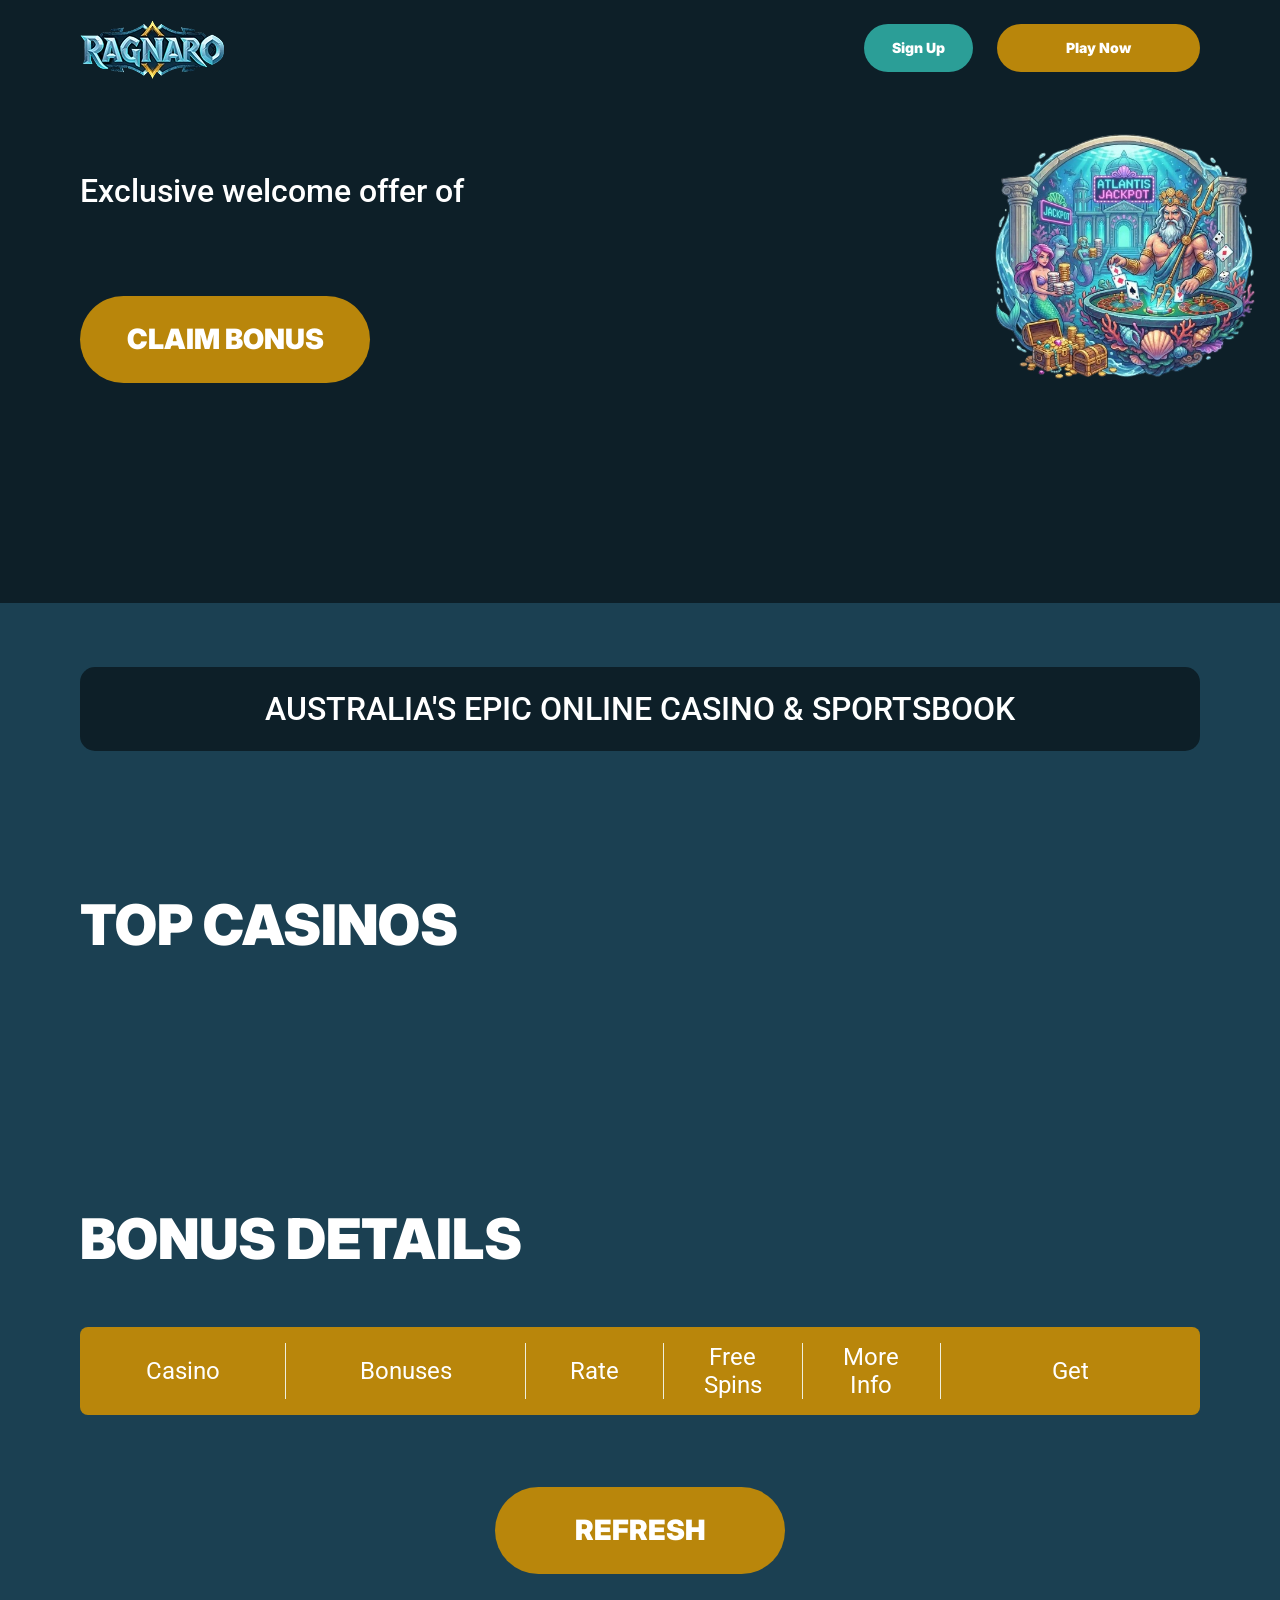
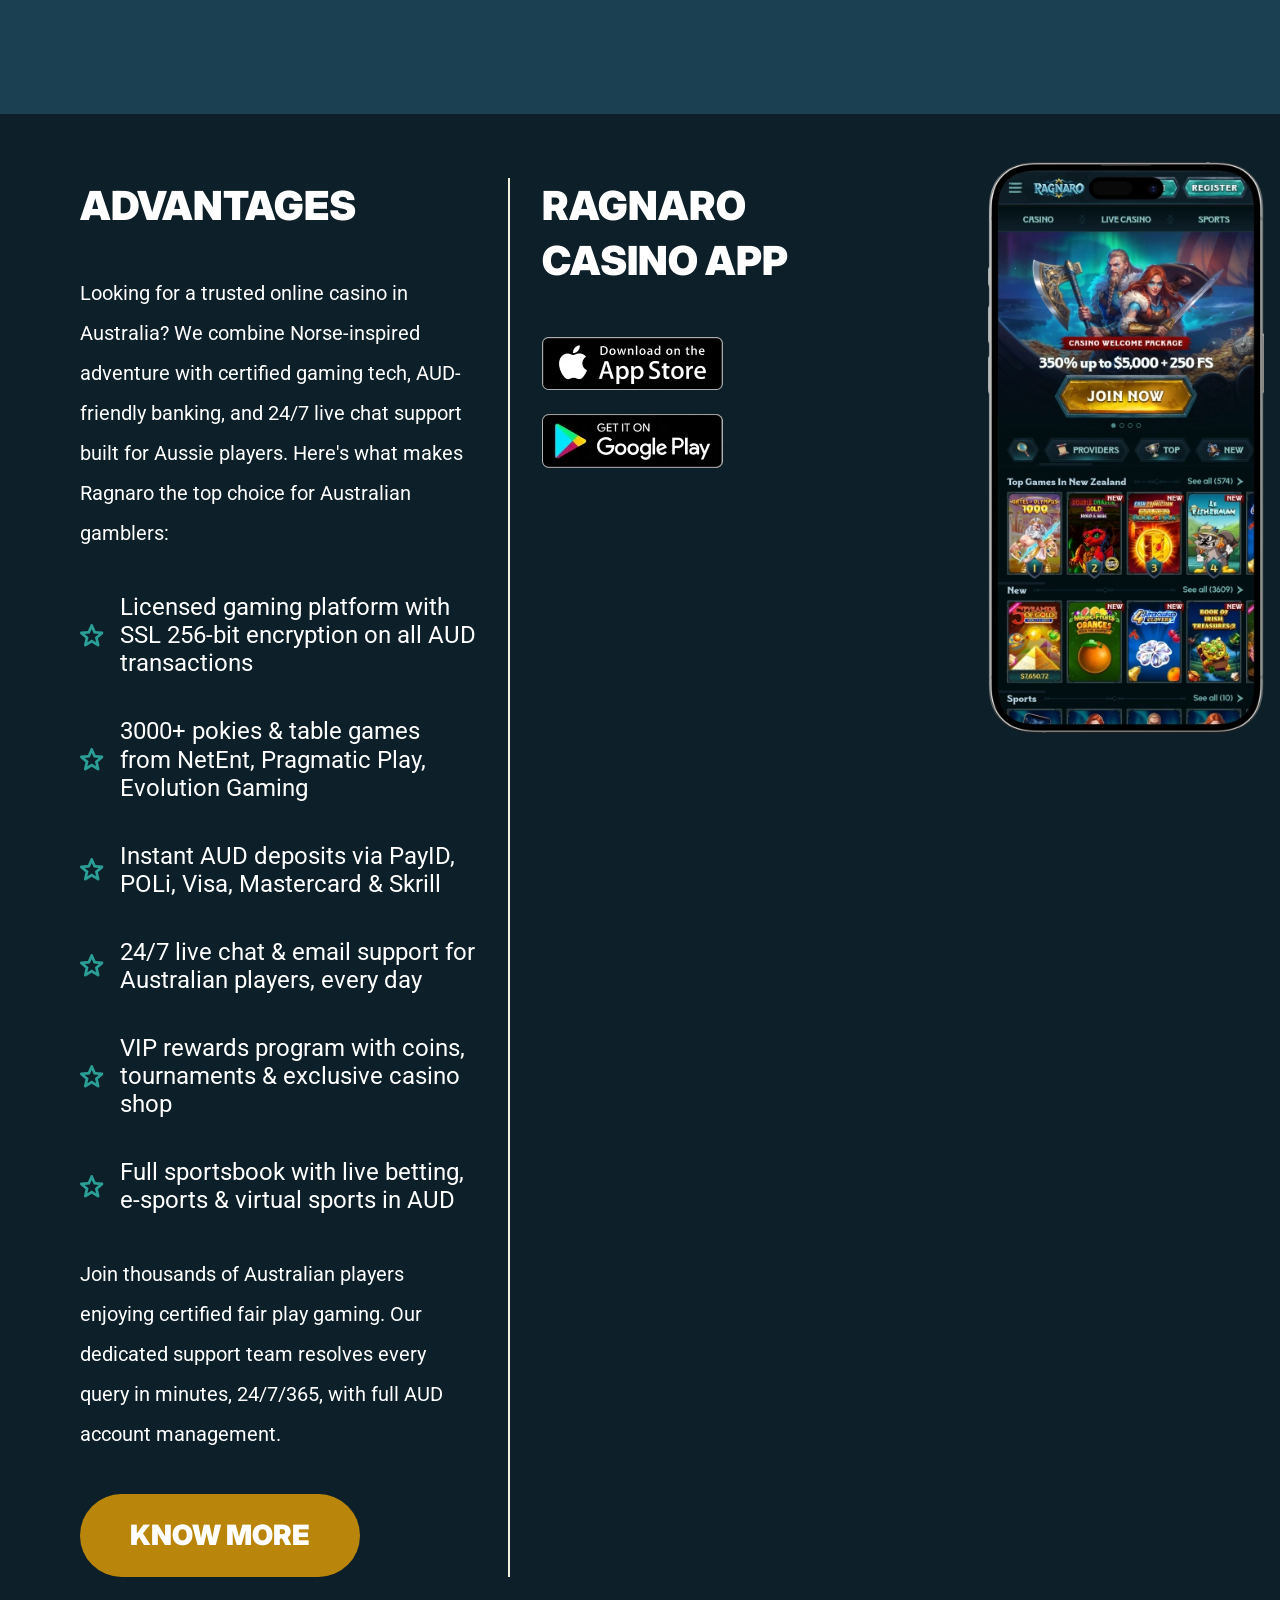
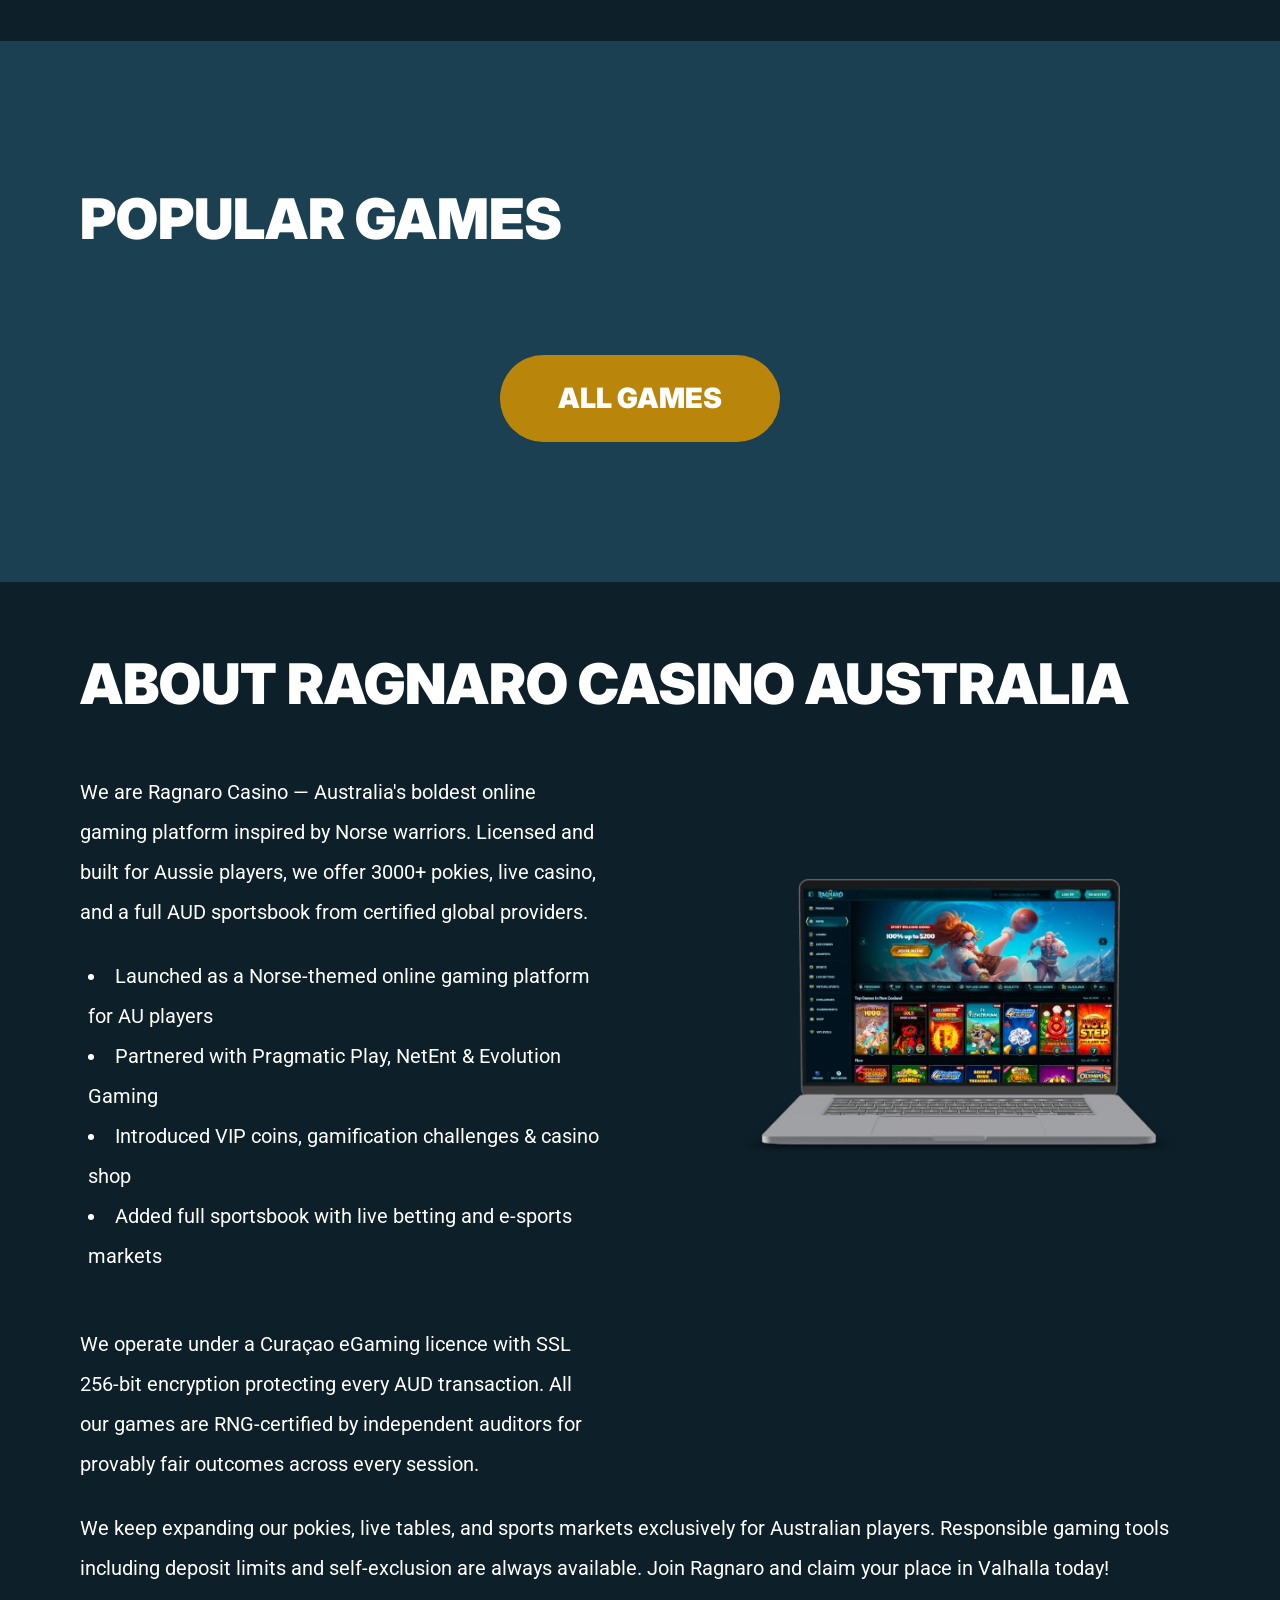
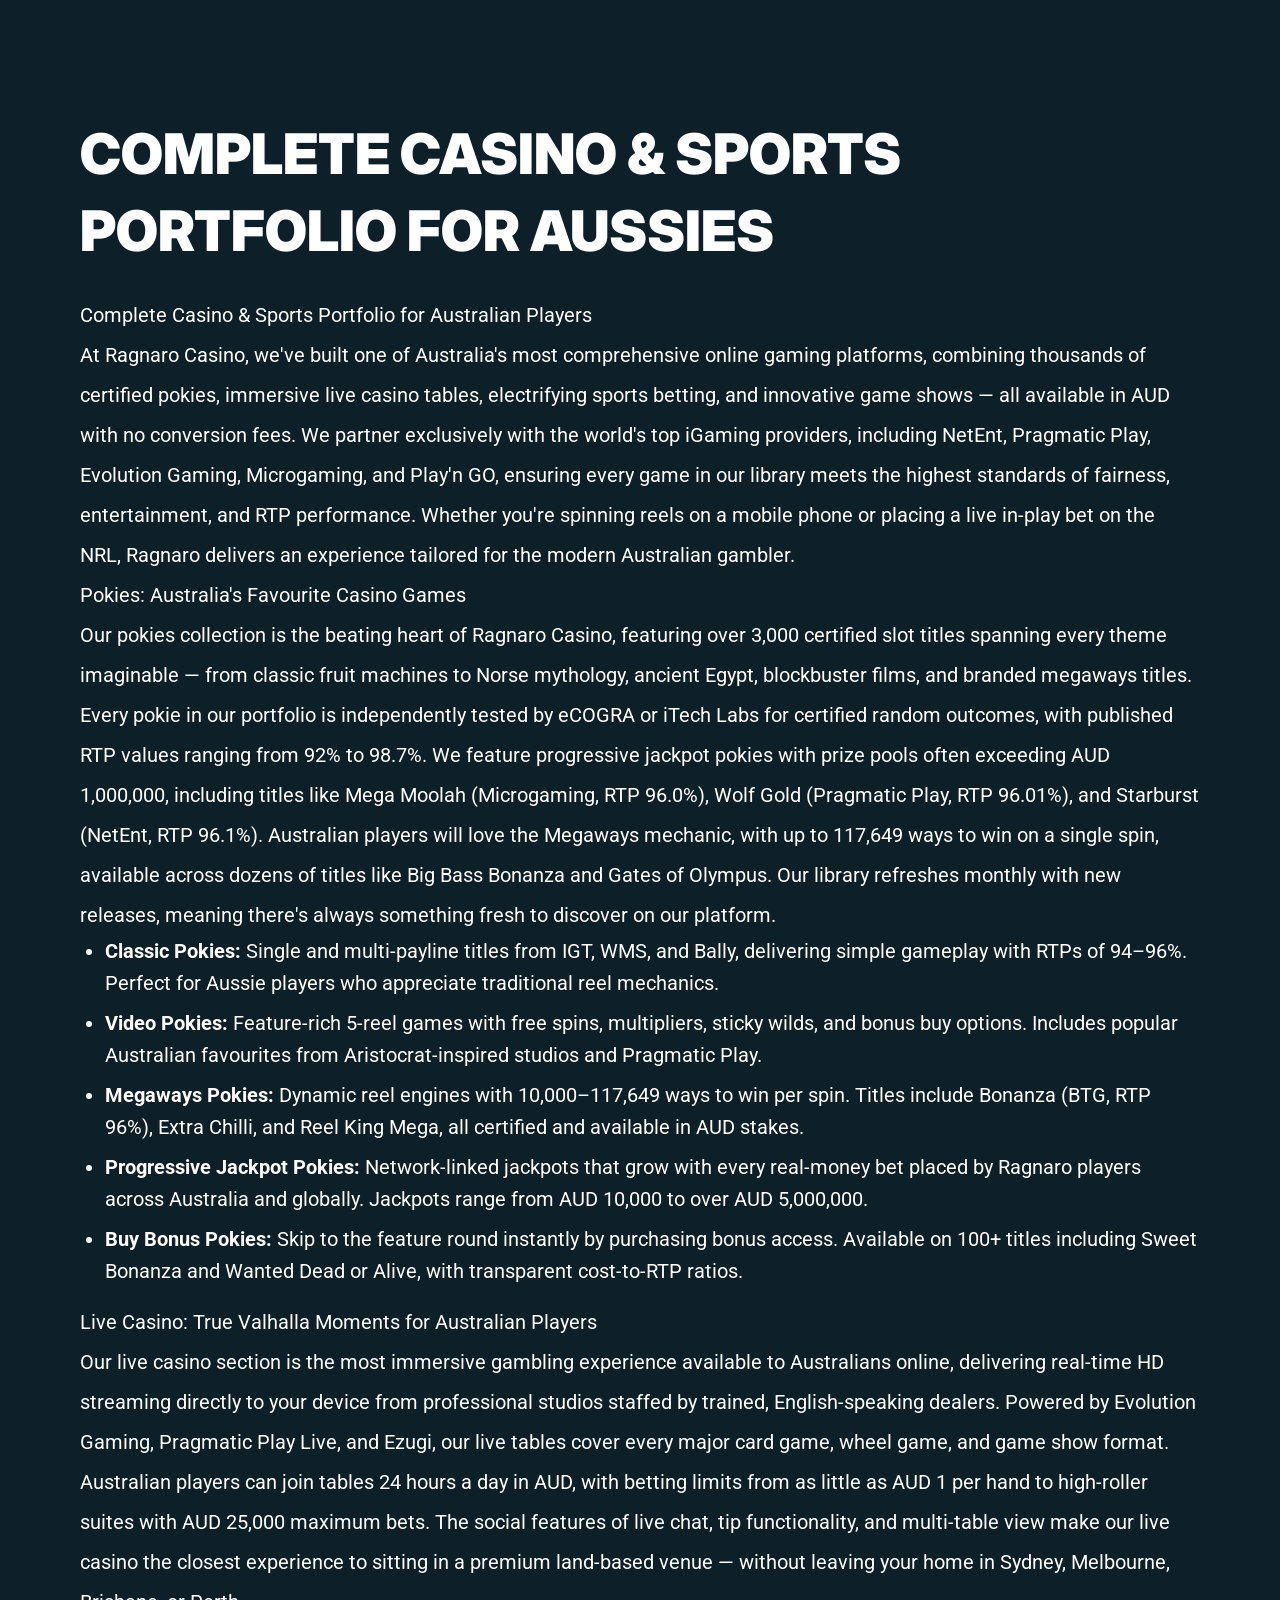
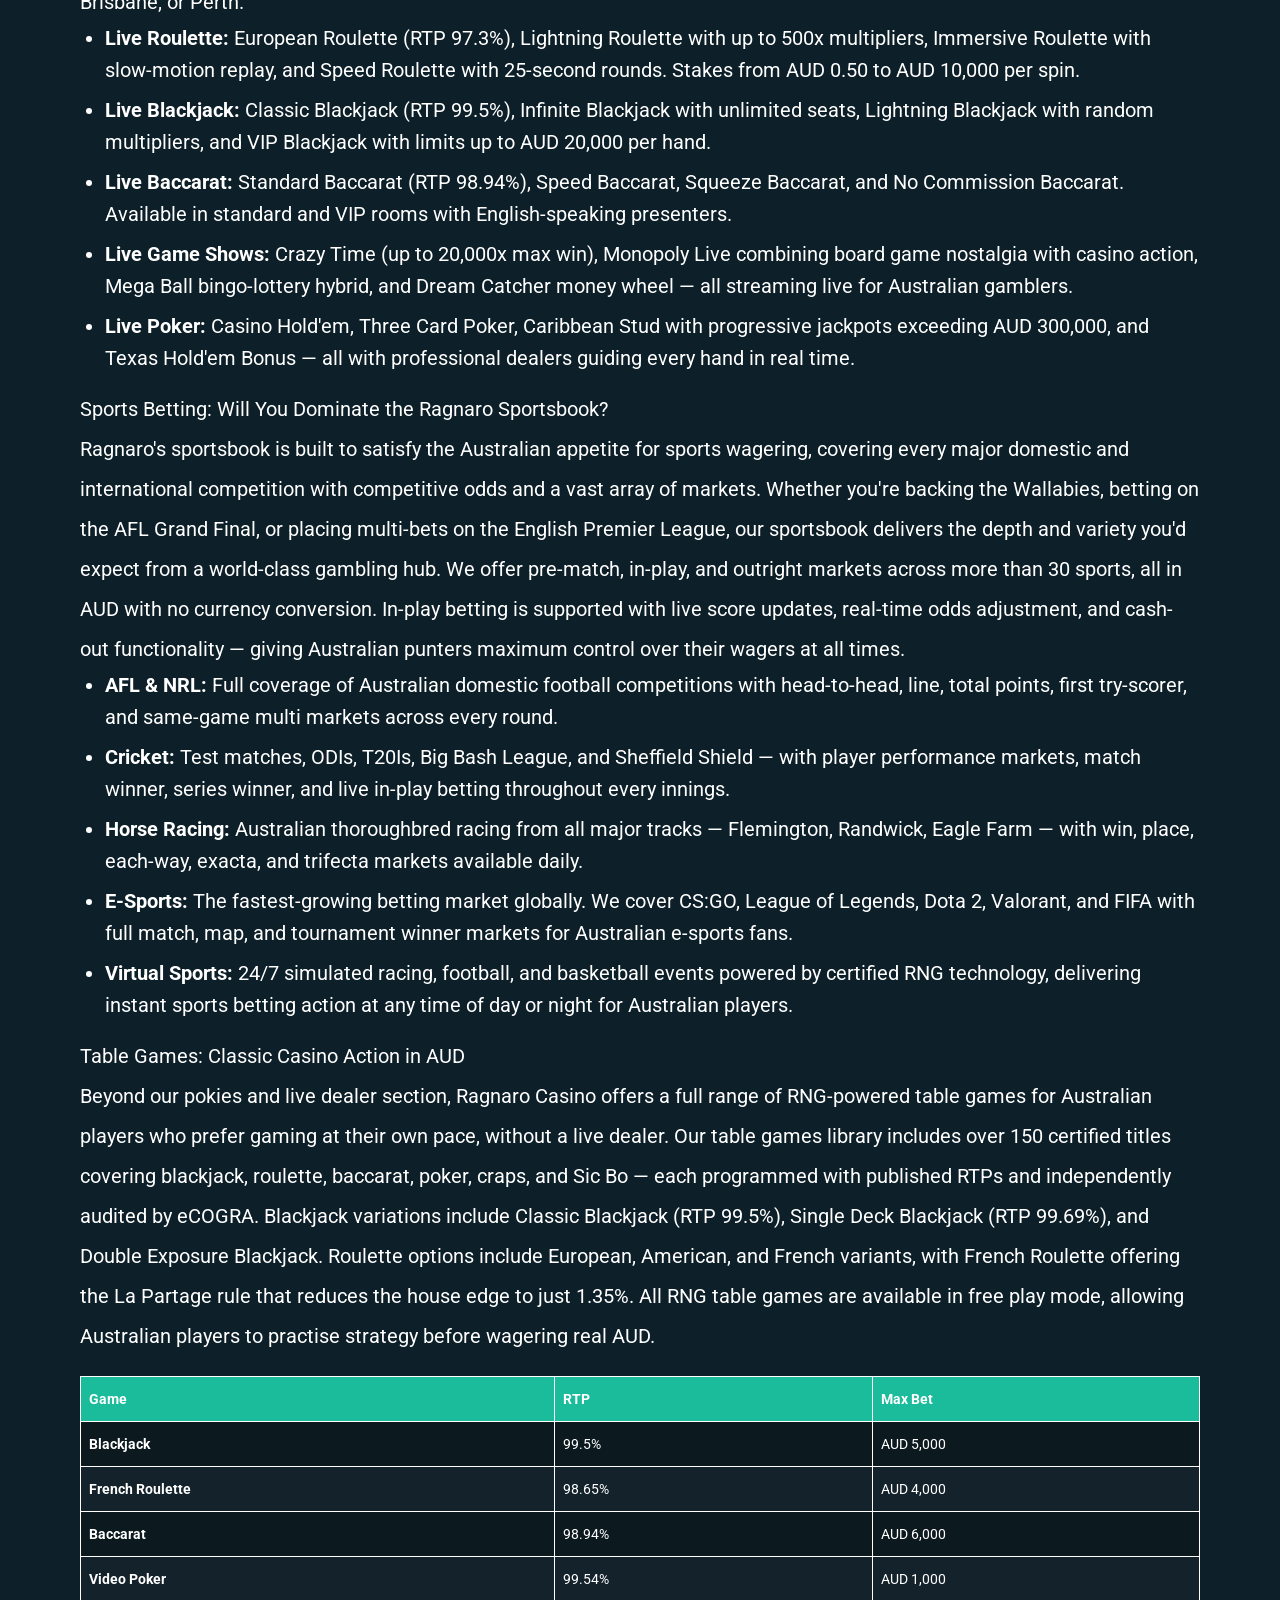
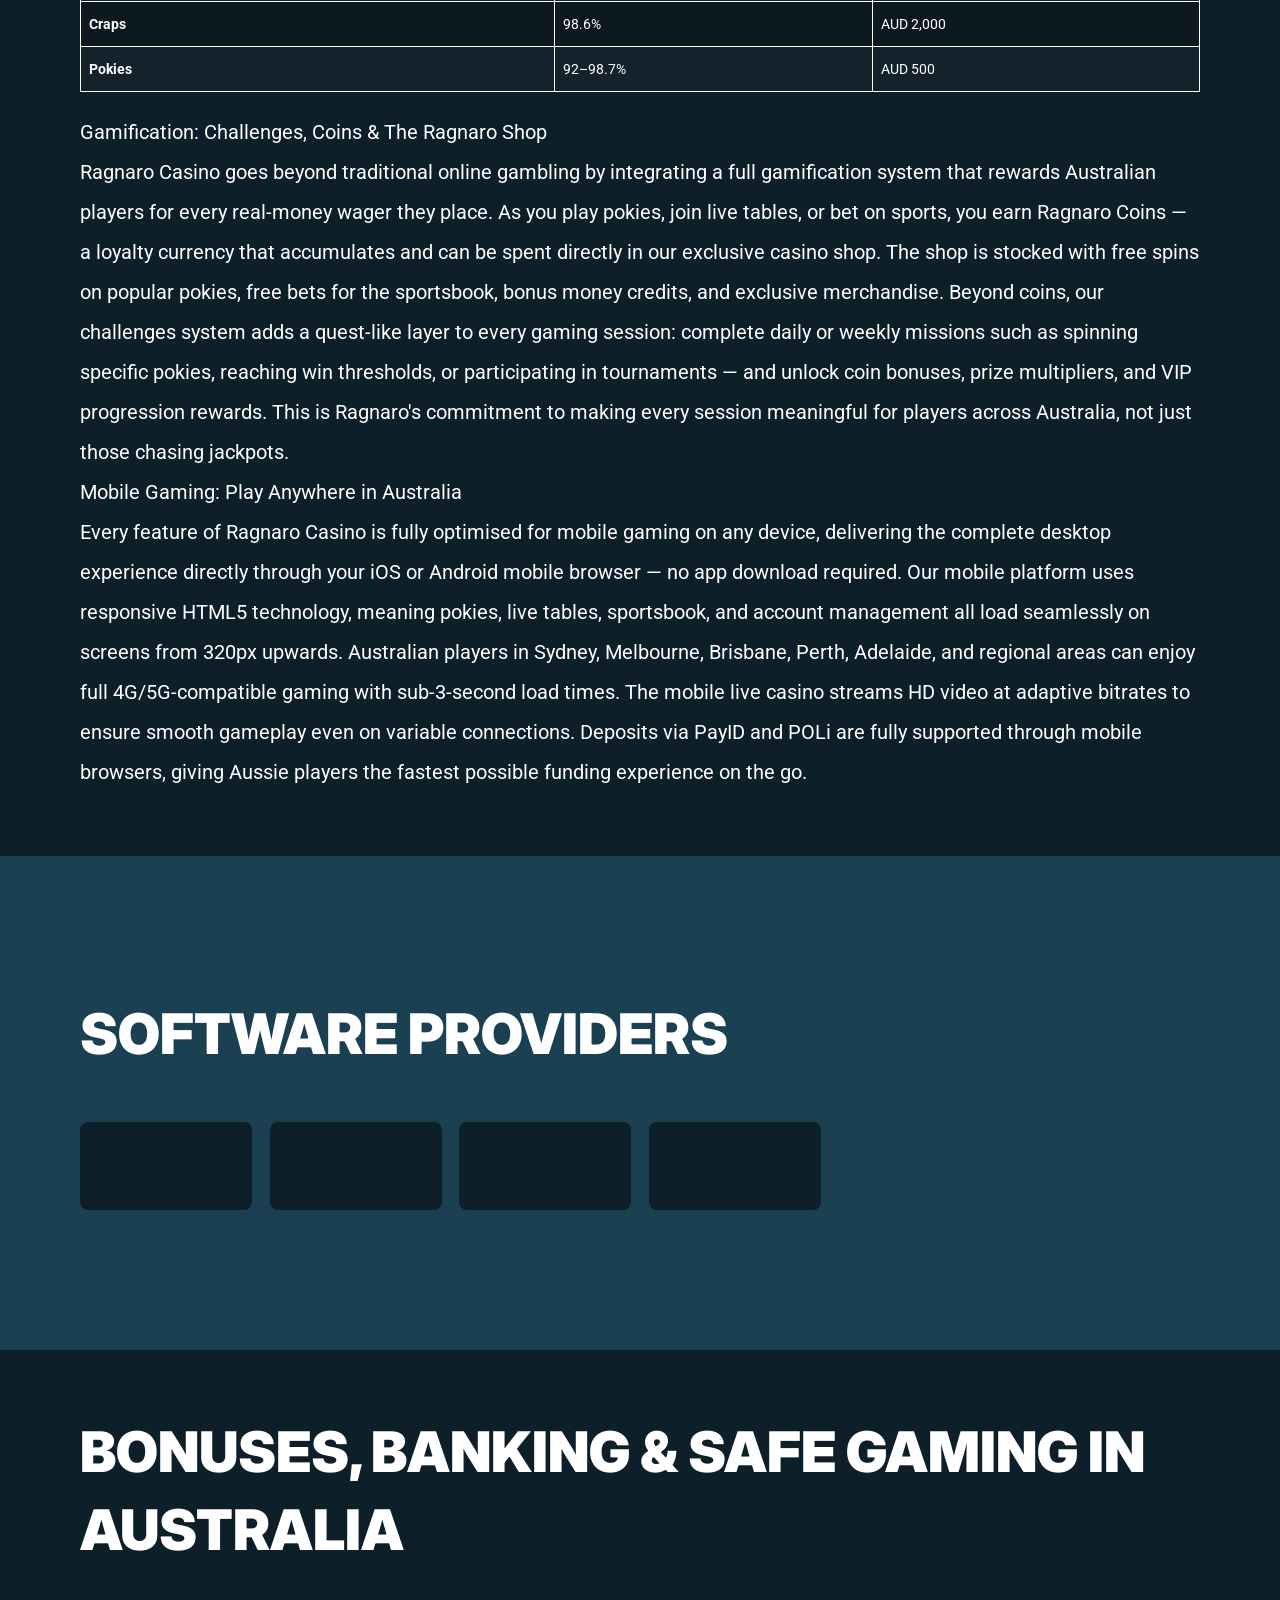
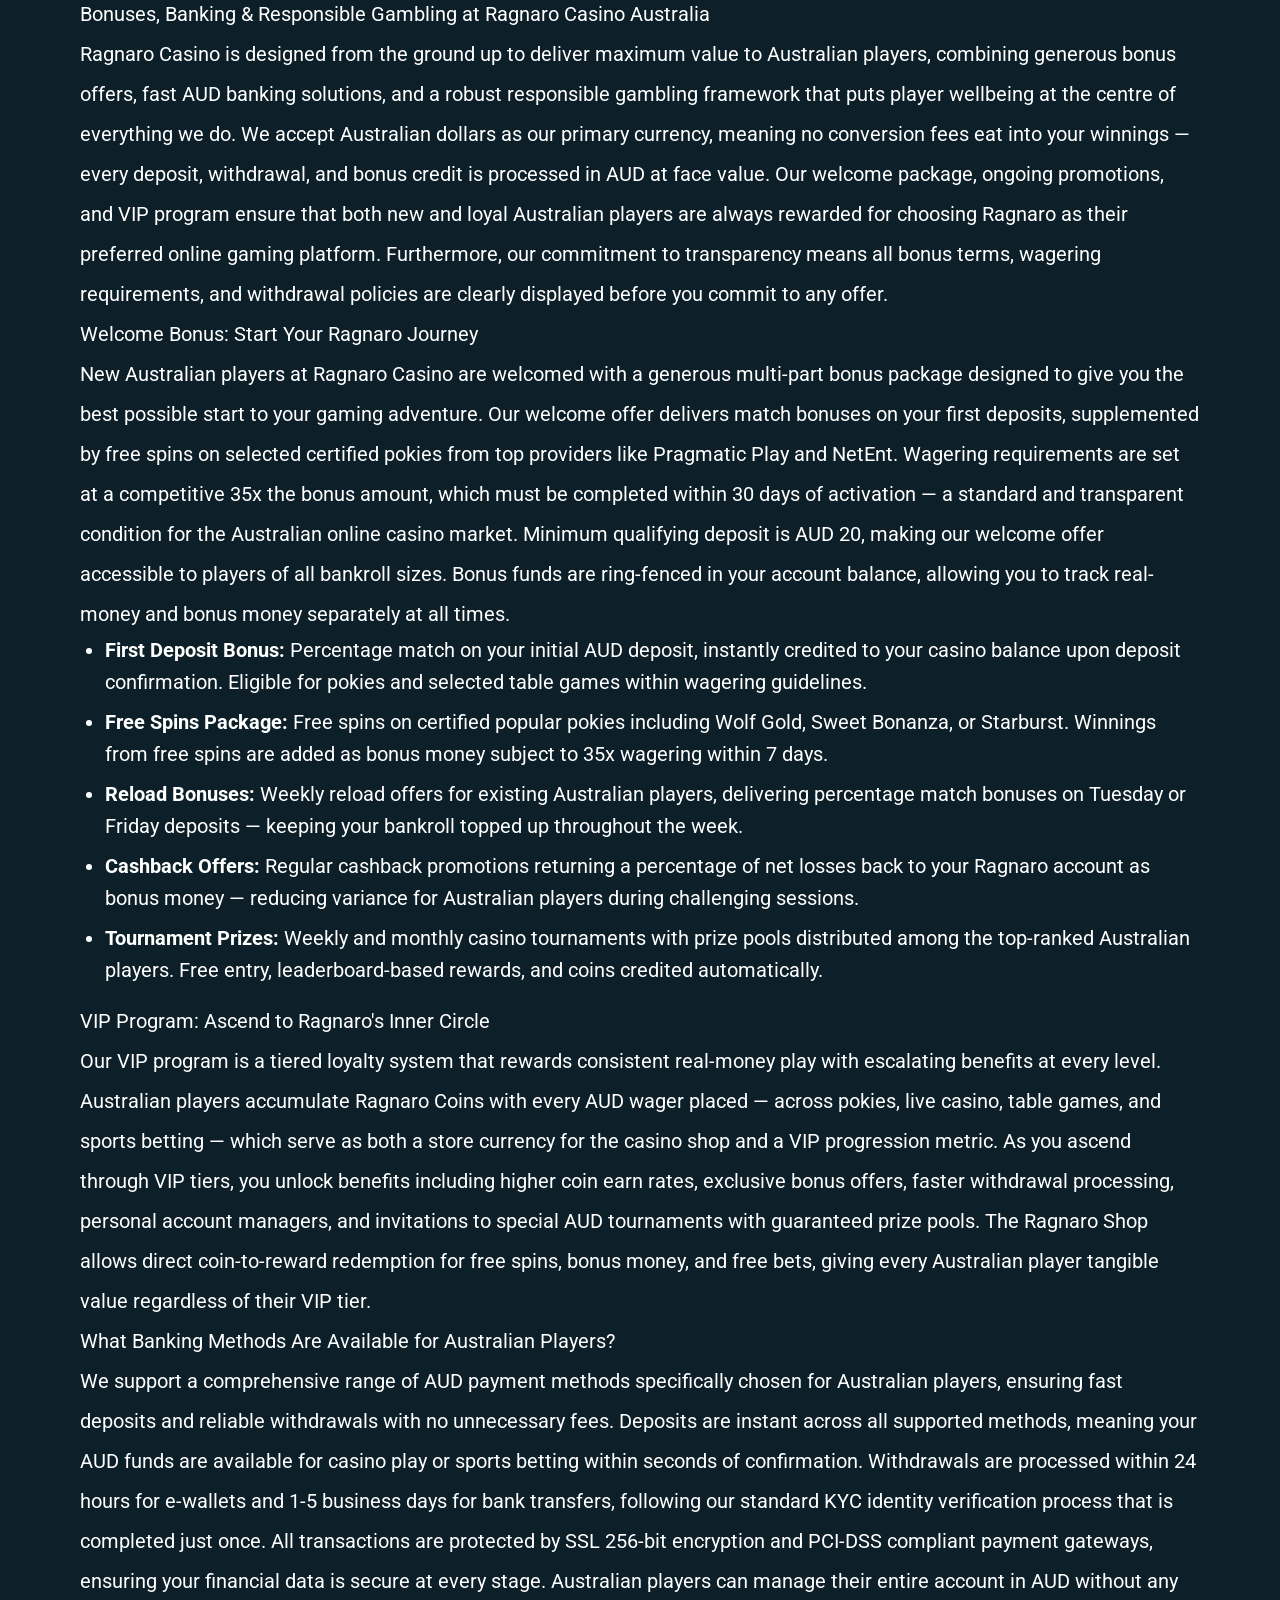
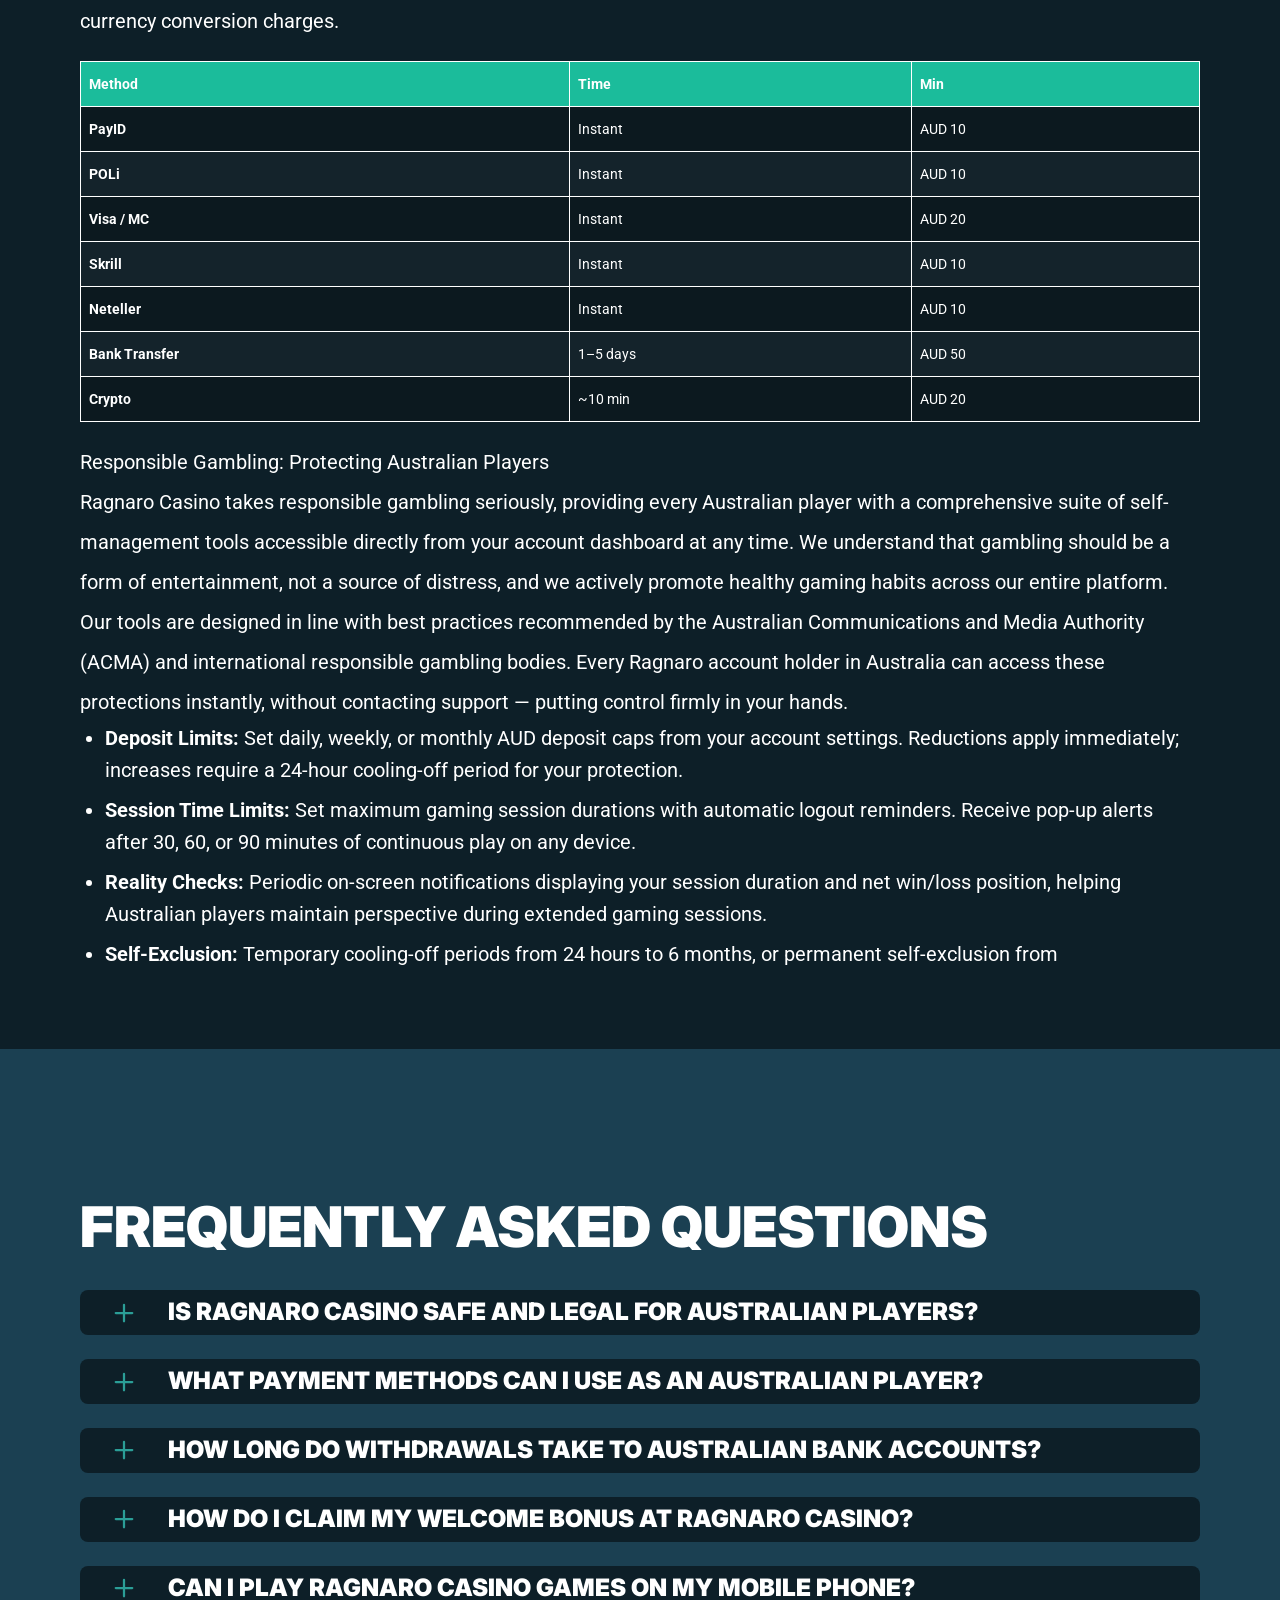
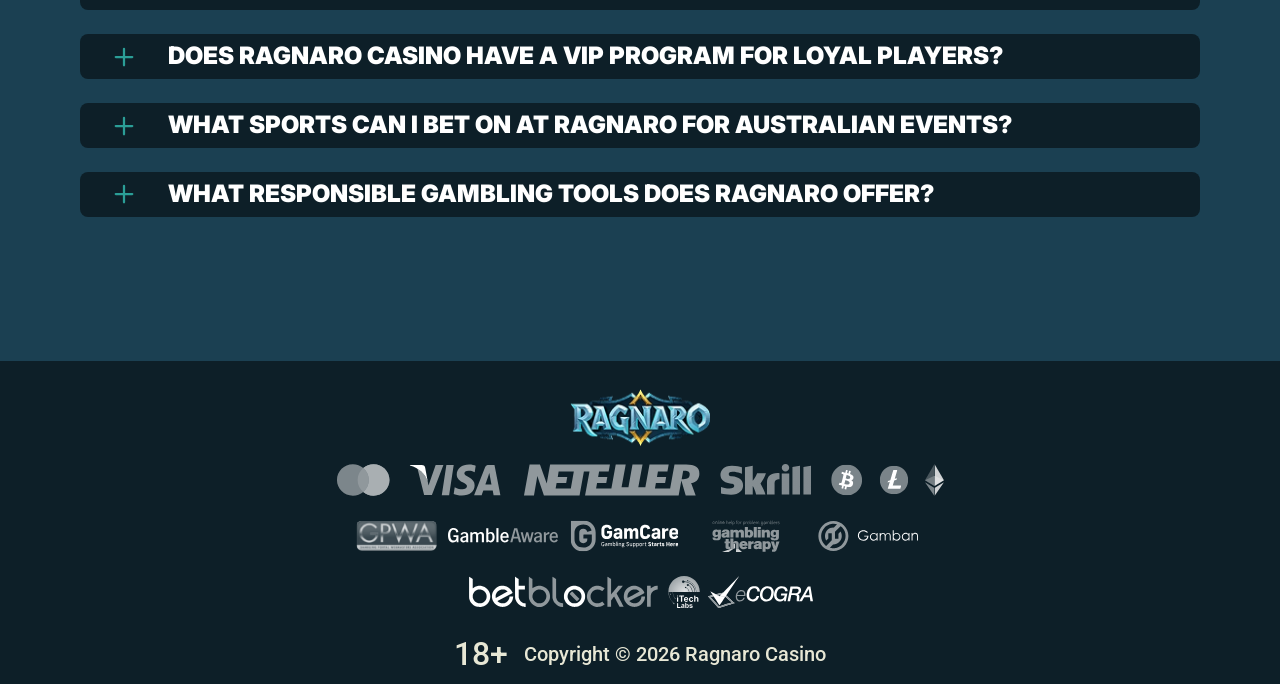
==== index.html @ 2ab67965 "Site update" ====
<!DOCTYPE html>
<html lang="en-AU">

<head>
    <meta charset="utf-8">

    <script src="./index.js"></script>

    <link rel="manifest" href="./manifest.json">

    <link rel="preconnect" href="https://fonts.googleapis.com" />
    <link rel="preconnect" href="https://fonts.gstatic.com" crossorigin />

    <!-- Google Fonts -->
    <link
            href="https://fonts.googleapis.com/css2?family=Inter:wght@300;400;500;600;700&display=swap"
            rel="stylesheet"
    />
    <!-- Google Fonts -->

    <!-- Google Fonts -->
    <link
            href="https://fonts.googleapis.com/css2?family=Roboto:wght@300;400;500;600;700&display=swap"
            rel="stylesheet"
    />

    <meta name="viewport" content="width=device-width, initial-scale=1, minimum-scale=1, maximum-scale=2">
    <link rel="preload" as="image" href="_assets/images/1774454842-logo-at-2x-11.webp" fetchpriority="high">
    <link rel="stylesheet" href="./normalize.css">
    <link rel="stylesheet" href="./index.css">
    <meta name="theme-color" content="">
    <title>Ragnaro Casino — Best Online Casino Australia | AUD</title>
    <meta name="description"
          content="Play at Ragnaro Casino Australia with 3000+ pokies, live dealers &amp; AUD sports betting. Licensed gaming platform with instant bonuses. Join today!
">
    <link rel="canonical" href="https://ragnaro-online.com">
    <meta property="og:title" content="Ragnaro Casino — Best Online Casino Australia | AUD">
    <meta property="og:description"
          content="Play at Ragnaro Casino Australia with 3000+ pokies, live dealers &amp; AUD sports betting. Licensed gaming platform with instant bonuses. Join today!
">
    <meta property="og:url" content="https://ragnaro-online.com">
    <meta property="og:site_name" content="Ragnaro Casino — Best Online Casino Australia | AUD">
    <meta property="og:locale" content="en-AU">
    <meta property="og:image" content="_assets/images/1774454859-gemini-generated-image-8mcp6d8mcp6d8mcp-removebg-preview.webp">
    <meta property="og:image:width" content="1200">
    <meta property="og:image:height" content="630">
    <meta property="og:type" content="website">
    <meta name="twitter:card" content="summary_large_image">
    <meta name="twitter:site" content="ragnaro-online.com">
    <meta name="twitter:title" content="Ragnaro Casino — Best Online Casino Australia | AUD">
    <meta name="twitter:description"
          content="Play at Ragnaro Casino Australia with 3000+ pokies, live dealers &amp; AUD sports betting. Licensed gaming platform with instant bonuses. Join today!
">
    <meta name="twitter:image" content="_assets/images/1774454859-gemini-generated-image-8mcp6d8mcp6d8mcp-removebg-preview.webp">
    <meta name="twitter:image:width" content="1200">
    <meta name="twitter:image:height" content="630">
    <link rel="icon" href="_assets/images/1774454866-favicon.ico" type="image/x-icon" sizes="16x16">
    <meta name="language" content="en-AU">

    <link rel="apple-touch-icon" href="_assets/images/1774454803-favicon.ico" sizes="96x96">
    <link rel="icon" href="_assets/images/1774454803-favicon.ico" type="image/webp" sizes="192x192">

    <link rel="preload" href="_assets/images/1774454874-gemini-generated-image-8mcp6d8mcp6d8mcp-removebg-preview.webp" as="image" fetchpriority="high">

    <link rel="alternate" hreflang="x-default" href="https://ragnaro-online.com" />
    <link rel="alternate" hreflang="en" href="https://ragnaro-online.com" />
</head>

<body>
<svg
        style="display: none"
        xmlns="http://www.w3.org/2000/svg"
        width="1em"
        height="1em"
        viewBox="0 0 256 256"
>
    <symbol id="minus-icon" viewBox="0 0 256 256">
        <path
                fill="#2B9E97"
                d="M228 128a12 12 0 0 1-12 12H40a12 12 0 0 1 0-24h176a12 12 0 0 1 12 12"
        />
    </symbol>
</svg>

<svg
        style="display: none"
        xmlns="http://www.w3.org/2000/svg"
        width="1em"
        height="1em"
        viewBox="0 0 32 32"
>
    <symbol id="globe-icon" viewBox="0 0 32 32">
        <path
                fill="#B9860B"
                d="M32.032 16c0-8.501-6.677-15.472-15.072-15.969-0.173-0.019-0.346-0.032-0.523-0.032-0.052 0-0.104 0.005-0.156 0.007-0.093-0.002-0.186-0.007-0.281-0.007-8.84 0-16.032 7.178-16.032 16.001s7.192 16.001 16.032 16.001c0.094 0 0.188-0.006 0.281-0.008 0.052 0.002 0.104 0.008 0.156 0.008 0.176 0 0.349-0.012 0.523-0.032 8.395-0.497 15.072-7.468 15.072-15.969zM29.049 21.151c-0.551-0.16-1.935-0.507-4.377-0.794 0.202-1.381 0.313-2.84 0.313-4.357 0-1.196-0.069-2.354-0.197-3.469 3.094-0.37 4.45-0.835 4.54-0.867l-0.372-1.050c0.695 1.659 1.080 3.478 1.080 5.386 0 1.818-0.352 3.555-0.987 5.151zM8.921 16c0-1.119 0.074-2.212 0.21-3.263 1.621 0.127 3.561 0.222 5.839 0.243v6.939c-2.219 0.021-4.114 0.111-5.709 0.234-0.22-1.319-0.34-2.715-0.34-4.154zM16.967 2.132c2.452 0.711 4.552 4.115 5.492 8.628-1.512 0.12-3.332 0.209-5.492 0.229v-8.857zM14.971 2.156v8.832c-2.136-0.021-3.965-0.109-5.502-0.226 0.96-4.457 3.076-7.836 5.502-8.606zM14.971 21.913l0 7.929c-2.263-0.718-4.256-3.705-5.293-7.719 1.492-0.11 3.253-0.189 5.292-0.21zM16.967 29.868l-0-7.955c2.061 0.020 3.814 0.102 5.288 0.217-1.019 4.067-3 7.076-5.288 7.738zM16.967 19.92l0-6.939c2.291-0.021 4.218-0.118 5.818-0.25 0.131 1.053 0.203 2.147 0.203 3.268 0 1.442-0.116 2.84-0.329 4.16-1.575-0.128-3.462-0.219-5.692-0.24zM28.588 9.81c-0.302 0.094-1.564 0.453-4.094 0.751-0.564-2.998-1.584-5.561-2.91-7.412 3.048 1.325 5.535 3.697 7.005 6.661zM11.213 2.831c-1.632 1.873-2.963 4.568-3.691 7.754-2.265-0.245-3.623-0.534-4.166-0.665 1.585-3.27 4.407-5.836 7.856-7.088zM2.614 11.787c0.385 0.104 1.841 0.467 4.549 0.766-0.155 1.107-0.24 2.26-0.24 3.447 0 1.509 0.136 2.96 0.383 4.334-2.325 0.251-3.755 0.552-4.396 0.706-0.607-1.566-0.944-3.264-0.944-5.041 0-1.467 0.228-2.883 0.649-4.213zM3.784 22.886c0.727-0.154 2.029-0.39 3.956-0.591 0.759 2.803 1.993 5.175 3.473 6.874-3.16-1.148-5.79-3.398-7.429-6.282v0zM21.583 28.849c1.195-1.665 2.14-3.907 2.728-6.525 1.982 0.227 3.226 0.494 3.853 0.652-1.5 2.596-3.808 4.669-6.581 5.873z">
        </path>
    </symbol>
</svg>

<svg width="32" height="31" viewBox="0 0 32 31" fill="none" xmlns="http://www.w3.org/2000/svg">
    <symbol id="star-icon" viewBox="0 0 32 31">
        <path d="M10.0431 24.5932L15.8898 21.0667L21.7365 24.6396L20.2052 17.9577L25.3559 13.5031L18.5811 12.8999L15.8898 6.58913L13.1985 12.8535L6.42371 13.4567L11.5744 17.9577L10.0431 24.5932ZM15.8898 25.4285L8.187 30.0687C7.84672 30.2853 7.49096 30.3781 7.11975 30.3471C6.74853 30.3162 6.42371 30.1925 6.1453 29.9759C5.86688 29.7594 5.65034 29.489 5.49566 29.1648C5.34099 28.8406 5.31005 28.4768 5.40286 28.0734L7.44456 19.3034L0.623417 13.4103C0.314068 13.1319 0.121034 12.8145 0.0443157 12.4581C-0.0324028 12.1017 -0.00951111 11.754 0.112991 11.415C0.235493 11.0759 0.421103 10.7975 0.669819 10.5797C0.918536 10.362 1.25882 10.2227 1.69067 10.1621L10.6927 9.37327L14.1729 1.11366C14.3276 0.742438 14.5676 0.464023 14.8931 0.278414C15.2185 0.0928044 15.5507 0 15.8898 0C16.2288 0 16.5611 0.0928044 16.8865 0.278414C17.2119 0.464023 17.452 0.742438 17.6067 1.11366L21.0869 9.37327L30.0889 10.1621C30.522 10.224 30.8623 10.3632 31.1098 10.5797C31.3572 10.7963 31.5428 11.0747 31.6666 11.415C31.7903 11.7553 31.8138 12.1036 31.7371 12.46C31.6604 12.8163 31.4667 13.1331 31.1562 13.4103L24.335 19.3034L26.3767 28.0734C26.4695 28.4756 26.4386 28.8394 26.2839 29.1648C26.1292 29.4902 25.9127 29.7606 25.6343 29.9759C25.3559 30.1912 25.0311 30.315 24.6598 30.3471C24.2886 30.3793 23.9329 30.2865 23.5926 30.0687L15.8898 25.4285Z" fill="#2B9E97"/>
    </symbol>
</svg>

<svg
        xmlns="http://www.w3.org/2000/svg"
        width="1em"
        height="1em"
        viewBox="0 0 256 256"
>
    <symbol id="plus-icon" viewBox="0 0 256 256">
        <path
                fill="#2B9E97"
                d="M228 128a12 12 0 0 1-12 12h-76v76a12 12 0 0 1-24 0v-76H40a12 12 0 0 1 0-24h76V40a12 12 0 0 1 24 0v76h76a12 12 0 0 1 12 12"
        />
    </symbol>
</svg>

<svg
        width="33"
        height="32"
        viewBox="0 0 33 32"
        fill="none"
        xmlns="http://www.w3.org/2000/svg"
>
    <symbol id="play-icon" viewBox="0 0 33 32">
        <path
                d="M16.8334 0.0786133C7.9606 0.0786133 0.767578 7.20678 0.767578 15.9998C0.767578 24.7929 7.9606 31.921 16.8334 31.921C25.7061 31.921 32.8992 24.7929 32.8992 15.9998C32.8992 7.20678 25.7061 0.0786133 16.8334 0.0786133ZM22.3861 16.8438L14.3532 21.8192C14.1907 21.9197 14.0059 21.9703 13.821 21.9703C13.6536 21.9703 13.4859 21.929 13.3342 21.8454C13.015 21.67 12.8169 21.3372 12.8169 20.9752V11.0244C12.8169 10.6625 13.015 10.3296 13.3342 10.1543C13.6533 9.97788 14.0436 9.98857 14.3532 10.1805L22.3861 15.1559C22.6796 15.3381 22.858 15.6568 22.858 15.9998C22.858 16.3428 22.6796 16.6616 22.3861 16.8438Z"
                fill="#B9860B"
        />
    </symbol>
</svg>

<svg
        width="20"
        height="20"
        viewBox="0 0 20 20"
        fill="none"
        xmlns="http://www.w3.org/2000/svg"
>
    <symbol id="information-outline" viewBox="0 0 20 20">
        <path
                d="M9 7H11V5H9V7ZM10 18C5.59 18 2 14.41 2 10C2 5.59 5.59 2 10 2C14.41 2 18 5.59 18 10C18 14.41 14.41 18 10 18ZM10 0C8.68678 0 7.38642 0.258658 6.17317 0.761205C4.95991 1.26375 3.85752 2.00035 2.92893 2.92893C1.05357 4.8043 0 7.34784 0 10C0 12.6522 1.05357 15.1957 2.92893 17.0711C3.85752 17.9997 4.95991 18.7362 6.17317 19.2388C7.38642 19.7413 8.68678 20 10 20C12.6522 20 15.1957 18.9464 17.0711 17.0711C18.9464 15.1957 20 12.6522 20 10C20 8.68678 19.7413 7.38642 19.2388 6.17317C18.7362 4.95991 17.9997 3.85752 17.0711 2.92893C16.1425 2.00035 15.0401 1.26375 13.8268 0.761205C12.6136 0.258658 11.3132 0 10 0ZM9 15H11V9H9V15Z"
                fill="#ffffff"
        />
    </symbol>
</svg>

<div class="wrapper">
    <header class="header" id="top">
        <div class="headerBlock">
            <div class="headerLogoContainer"><a href="https://ragnaro-online.com" aria-label="Main page"><img class="header__logo logo"
                                                                                                     src="_assets/images/1774454842-logo-at-2x-11.webp" alt="Ragnaro Casino Logo" /></a></div>
            <ul class="nav__list">
                <li class="nav__item"><a class="nav__link" target="_blank" href="casino.html?id=example-offer-id"
                                         aria-label="Sign Up" id="navSignUp"> Sign Up </a></li>
                <li class="nav__item nav__itemLarge"><a class="nav__link nav__linkLarge" target="_blank"
                                                        href="casino.html?id=example-offer-id" aria-label="Play Now" id="navPlayNow"> Play Now </a>
                </li>
            </ul>
        </div>
    </header>
    <main class="main">
        <section class="heroContainer">
            <div class="hero">
                <div class="heroBlock block">
                    <div class="heroGroup">
                        <div class="heroTextGroup">
                            <p class="heroText heroTextDesktop">Exclusive welcome offer of</p>
                            <p class="heroText heroTextMobile">Exclusive welcome bonus of</p>
                            <p class="heroText heroTextBonus" id="bonusText"></p>
                        </div><a target="_blank" class="heroLink" id="bonusLink" href="/" aria-label="Play game"><span
                            class="heroButton btn btn--large">Claim Bonus</span></a>
                    </div>
                </div>
            </div>
            <div class="heroUnder">
                <h1 class="heroText heroMainTitle">Australia's Epic Online Casino &amp; Sportsbook</h1>
            </div>
        </section>
        <div class="bonusesCircleContainer">
            <section class="topCasino">
                <div class="container">
                    <div class="topCasinoBlock block">
                        <h2 class="topCasinoTitle title"><span>Top Casinos <span id="countryName"></span></span>
                        </h2>
                        <div class="topCasinoGroup" id="casinoCardContainer">
                            <!-- Casino cards will be dynamically inserted here --></div><button
                            class="topCasinoButton btn btn--large" id="showMoreButton"> All Casino </button>
                    </div>
                </div>
            </section>
            <section class="bonusDetails" id="bonuses">
                <div class="container">
                    <div class="bonusDetailsBlock block">
                        <h2 class="bonusDetailsTitle title"><span>Bonus Details</span></h2>
                        <div class="bonusDetailsGroup">
                            <div class="bonusTable">
                                <div class="bogradientContainer">
                                    <div class="bonusTableRow bonusTableHeader">
                                        <div class="bonusTableHead">
                                            <p class="bonusHeaderText bonusHeaderCasino">Casino</p>
                                        </div>
                                        <div class="bonusTableHead">
                                            <p class="bonusHeaderText bonusDetailsWelcome">Bonuses</p>
                                        </div>
                                        <div class="bonusTableHead">
                                            <p class="bonusHeaderText">Rate</p>
                                        </div>
                                        <div class="bonusTableHead">
                                            <p class="bonusHeaderText bonusHeaderTextSpins">Free Spins</p>
                                        </div>
                                        <div class="bonusTableHead">
                                            <p class="bonusHeaderText">More Info</p>
                                        </div>
                                        <div class="bonusTableHead">
                                            <p class="bonusHeaderText bonusClaimBonus">Get</p>
                                        </div>
                                    </div>
                                </div><!-- Bonus rows will be dynamically inserted here -->
                                <div id="bonusTableRows"></div>
                            </div>
                        </div><button class="bonusDetailsButton btn btn--large" id="refreshButton"> Refresh
                    </button>
                    </div>
                </div>
            </section>
        </div>
        <div class="advantagesCircleContainer">
            <section class="advantages">
                <div class="container">
                    <div class="advantagesBlock block">
                        <div class="advantagesDescription">
                            <h2 class="advantagesTitle title">Advantages</h2>
                            <ul class="advantagesList">
                                <li class="providersGroup">Looking for a trusted online casino in Australia? We combine Norse-inspired adventure with certified gaming tech, AUD-friendly banking, and 24/7 live chat support built for Aussie players. Here's what makes Ragnaro the top choice for Australian gamblers:
</li>
                                <li class="advantagesItem">
                                    <svg class="advantagesStar" width="30" height="29">
                                        <use href="#star-icon"></use>
                                    </svg>
                                    <p class="advantagesText">Licensed gaming platform with SSL 256-bit encryption on all AUD transactions</p>
                                </li>
                                <li class="advantagesItem">
                                    <svg class="advantagesStar" width="30" height="29">
                                        <use href="#star-icon"></use>
                                    </svg>
                                    <p class="advantagesText">3000+ pokies &amp; table games from NetEnt, Pragmatic Play, Evolution Gaming</p>
                                </li>
                                <li class="advantagesItem">
                                    <svg class="advantagesStar" width="30" height="29">
                                        <use href="#star-icon"></use>
                                    </svg>
                                    <p class="advantagesText">Instant AUD deposits via PayID, POLi, Visa, Mastercard &amp; Skrill</p>
                                </li>
                                <li class="advantagesItem">
                                    <svg class="advantagesStar" width="30" height="29">
                                        <use href="#star-icon"></use>
                                    </svg>
                                    <p class="advantagesText">24/7 live chat &amp; email support for Australian players, every day</p>
                                </li>
                                <li class="advantagesItem">
                                    <svg class="advantagesStar" width="30" height="29">
                                        <use href="#star-icon"></use>
                                    </svg>
                                    <p class="advantagesText">VIP rewards program with coins, tournaments &amp; exclusive casino shop</p>
                                </li>
                                <li class="advantagesItem">
                                    <svg class="advantagesStar" width="30" height="29">
                                        <use href="#star-icon"></use>
                                    </svg>
                                    <p class="advantagesText">Full sportsbook with live betting, e-sports &amp; virtual sports in AUD</p>
                                </li>
                                <li class="providersGroup">Join thousands of Australian players enjoying certified fair play gaming. Our dedicated support team resolves every query in minutes, 24/7/365, with full AUD account management.
</li>
                            </ul><a class="advantagesLink" id="advantagesLink" target="_blank" href="/" aria-label="Know more"><span
                                class="advantagesButton btn btn--large">Know more</span></a>
                        </div>
                        <div class="advantagesMobile">
                            <h2 class="advantagesTitle title advantagesAppTitle">Ragnaro Casino App</h2><img
                                class="advantagesMobilePhone" src="_assets/images/1774454941-imockup-iphone-15-pro-max-small.webp" title="Ragnaro Casino Mobile"
                                alt="Ragnaro Casino App" />
                            <div class="advantagesStoreGroup"><a href="/" id="appStoreLink" aria-label="Play game"
                                                                 target="_blank"><img class="advantagesStore" width="181" height="53"
                                                                                      src="./assets/images/advantages/app-store.webp" alt="iOs App " title="Ragnaro Casino App"/></a><a
                                    href="/" id="googlePlayLink" aria-label="Play game" target="_blank"><img
                                    class="advantagesStore" width="181" height="54"
                                    src="./assets/images/advantages/google-play.webp" alt="android App Ragnaro Casino App" title="Ragnaro Casino App" /></a>
                            </div>
                        </div>
                    </div>
                </div>
            </section>
            <section class="games" id="games">
                <div class="container">
                    <div class="gamesBlock block">
                        <h2 class="gamesTitle title"><span>Popular Games</span></h2>
                        <div class="gamesGroup" id="gamesContainer"><!-- Games will be dynamically inserted here -->
                        </div><a target="_blank" class="gamesLink" id="allGamesLink" href="/" aria-label="All Games"><span
                            class="gamesButton btn btn--large">All Games</span></a>
                    </div>
                </div>
            </section>
        </div>
        <div class="historyCircleContainer">
            <section class="history">
                <div class="container">
                    <div class="historyBlock block">
                        <h2 class="historyTitle title">About Ragnaro Casino Australia</h2>
                        <div class="historyGroup">
                            <div class="historyColumn">
                                <div class="historyText">
                                    <p class="historyDescription">We are Ragnaro Casino — Australia's boldest online gaming platform inspired by Norse warriors. Licensed and built for Aussie players, we offer 3000+ pokies, live casino, and a full AUD sportsbook from certified global providers.
</p>
                                    <ul class="historyList">
                                        <li class="historyItem">Launched as a Norse-themed online gaming platform for AU players</li>
                                        <li class="historyItem">Partnered with Pragmatic Play, NetEnt &amp; Evolution Gaming</li>
                                        <li class="historyItem">Introduced VIP coins, gamification challenges &amp; casino shop</li>
                                        <li class="historyItem">Added full sportsbook with live betting and e-sports markets</li>
                                    </ul>
                                    <p class="historyDescription">We operate under a Curaçao eGaming licence with SSL 256-bit encryption protecting every AUD transaction. All our games are RNG-certified by independent auditors for provably fair outcomes across every session.
</p>
                                </div>
                            </div>
                            <div class="historyColumn"><img class="historyImage"
                                                            src="_assets/images/1774454948-nout.webp" alt="History" title="Ragnaro Casino Desktop"/></div>
                        </div>
                        <p class="historyDescription">We keep expanding our pokies, live tables, and sports markets exclusively for Australian players. Responsible gaming tools including deposit limits and self-exclusion are always available. Join Ragnaro and claim your place in Valhalla today!
</p>
                    </div>
                </div>
            </section>
        </div>
        <div class="historyCircleContainer">
            <section class="history">
                <div class="container">
                    <div class="historyBlock block">
                        <h2 class="historyTitle title">Complete Casino &amp; Sports Portfolio for Aussies</h2>
                        <div class="historyDescription"><h2>Complete Casino & Sports Portfolio for Australian Players</h2>

<p>At Ragnaro Casino, we've built one of Australia's most comprehensive online gaming platforms, combining thousands of certified pokies, immersive live casino tables, electrifying sports betting, and innovative game shows — all available in AUD with no conversion fees. We partner exclusively with the world's top iGaming providers, including NetEnt, Pragmatic Play, Evolution Gaming, Microgaming, and Play'n GO, ensuring every game in our library meets the highest standards of fairness, entertainment, and RTP performance. Whether you're spinning reels on a mobile phone or placing a live in-play bet on the NRL, Ragnaro delivers an experience tailored for the modern Australian gambler.</p>

<h3>Pokies: Australia's Favourite Casino Games</h3>

<p>Our pokies collection is the beating heart of Ragnaro Casino, featuring over 3,000 certified slot titles spanning every theme imaginable — from classic fruit machines to Norse mythology, ancient Egypt, blockbuster films, and branded megaways titles. Every pokie in our portfolio is independently tested by eCOGRA or iTech Labs for certified random outcomes, with published RTP values ranging from 92% to 98.7%. We feature progressive jackpot pokies with prize pools often exceeding AUD 1,000,000, including titles like Mega Moolah (Microgaming, RTP 96.0%), Wolf Gold (Pragmatic Play, RTP 96.01%), and Starburst (NetEnt, RTP 96.1%). Australian players will love the Megaways mechanic, with up to 117,649 ways to win on a single spin, available across dozens of titles like Big Bass Bonanza and Gates of Olympus. Our library refreshes monthly with new releases, meaning there's always something fresh to discover on our platform.</p>

<ul style="padding-left: 25px; margin-bottom: 15px; list-style-position: outside;">
  <li style="margin-bottom: 8px; line-height: 1.6; display: list-item; list-style-type: disc;"><strong>Classic Pokies:</strong> Single and multi-payline titles from IGT, WMS, and Bally, delivering simple gameplay with RTPs of 94–96%. Perfect for Aussie players who appreciate traditional reel mechanics.</li>
  <li style="margin-bottom: 8px; line-height: 1.6; display: list-item; list-style-type: disc;"><strong>Video Pokies:</strong> Feature-rich 5-reel games with free spins, multipliers, sticky wilds, and bonus buy options. Includes popular Australian favourites from Aristocrat-inspired studios and Pragmatic Play.</li>
  <li style="margin-bottom: 8px; line-height: 1.6; display: list-item; list-style-type: disc;"><strong>Megaways Pokies:</strong> Dynamic reel engines with 10,000–117,649 ways to win per spin. Titles include Bonanza (BTG, RTP 96%), Extra Chilli, and Reel King Mega, all certified and available in AUD stakes.</li>
  <li style="margin-bottom: 8px; line-height: 1.6; display: list-item; list-style-type: disc;"><strong>Progressive Jackpot Pokies:</strong> Network-linked jackpots that grow with every real-money bet placed by Ragnaro players across Australia and globally. Jackpots range from AUD 10,000 to over AUD 5,000,000.</li>
  <li style="margin-bottom: 8px; line-height: 1.6; display: list-item; list-style-type: disc;"><strong>Buy Bonus Pokies:</strong> Skip to the feature round instantly by purchasing bonus access. Available on 100+ titles including Sweet Bonanza and Wanted Dead or Alive, with transparent cost-to-RTP ratios.</li>
</ul>

<h3>Live Casino: True Valhalla Moments for Australian Players</h3>

<p>Our live casino section is the most immersive gambling experience available to Australians online, delivering real-time HD streaming directly to your device from professional studios staffed by trained, English-speaking dealers. Powered by Evolution Gaming, Pragmatic Play Live, and Ezugi, our live tables cover every major card game, wheel game, and game show format. Australian players can join tables 24 hours a day in AUD, with betting limits from as little as AUD 1 per hand to high-roller suites with AUD 25,000 maximum bets. The social features of live chat, tip functionality, and multi-table view make our live casino the closest experience to sitting in a premium land-based venue — without leaving your home in Sydney, Melbourne, Brisbane, or Perth.</p>

<ul style="padding-left: 25px; margin-bottom: 15px; list-style-position: outside;">
  <li style="margin-bottom: 8px; line-height: 1.6; display: list-item; list-style-type: disc;"><strong>Live Roulette:</strong> European Roulette (RTP 97.3%), Lightning Roulette with up to 500x multipliers, Immersive Roulette with slow-motion replay, and Speed Roulette with 25-second rounds. Stakes from AUD 0.50 to AUD 10,000 per spin.</li>
  <li style="margin-bottom: 8px; line-height: 1.6; display: list-item; list-style-type: disc;"><strong>Live Blackjack:</strong> Classic Blackjack (RTP 99.5%), Infinite Blackjack with unlimited seats, Lightning Blackjack with random multipliers, and VIP Blackjack with limits up to AUD 20,000 per hand.</li>
  <li style="margin-bottom: 8px; line-height: 1.6; display: list-item; list-style-type: disc;"><strong>Live Baccarat:</strong> Standard Baccarat (RTP 98.94%), Speed Baccarat, Squeeze Baccarat, and No Commission Baccarat. Available in standard and VIP rooms with English-speaking presenters.</li>
  <li style="margin-bottom: 8px; line-height: 1.6; display: list-item; list-style-type: disc;"><strong>Live Game Shows:</strong> Crazy Time (up to 20,000x max win), Monopoly Live combining board game nostalgia with casino action, Mega Ball bingo-lottery hybrid, and Dream Catcher money wheel — all streaming live for Australian gamblers.</li>
  <li style="margin-bottom: 8px; line-height: 1.6; display: list-item; list-style-type: disc;"><strong>Live Poker:</strong> Casino Hold'em, Three Card Poker, Caribbean Stud with progressive jackpots exceeding AUD 300,000, and Texas Hold'em Bonus — all with professional dealers guiding every hand in real time.</li>
</ul>

<h3>Sports Betting: Will You Dominate the Ragnaro Sportsbook?</h3>

<p>Ragnaro's sportsbook is built to satisfy the Australian appetite for sports wagering, covering every major domestic and international competition with competitive odds and a vast array of markets. Whether you're backing the Wallabies, betting on the AFL Grand Final, or placing multi-bets on the English Premier League, our sportsbook delivers the depth and variety you'd expect from a world-class gambling hub. We offer pre-match, in-play, and outright markets across more than 30 sports, all in AUD with no currency conversion. In-play betting is supported with live score updates, real-time odds adjustment, and cash-out functionality — giving Australian punters maximum control over their wagers at all times.</p>

<ul style="padding-left: 25px; margin-bottom: 15px; list-style-position: outside;">
  <li style="margin-bottom: 8px; line-height: 1.6; display: list-item; list-style-type: disc;"><strong>AFL & NRL:</strong> Full coverage of Australian domestic football competitions with head-to-head, line, total points, first try-scorer, and same-game multi markets across every round.</li>
  <li style="margin-bottom: 8px; line-height: 1.6; display: list-item; list-style-type: disc;"><strong>Cricket:</strong> Test matches, ODIs, T20Is, Big Bash League, and Sheffield Shield — with player performance markets, match winner, series winner, and live in-play betting throughout every innings.</li>
  <li style="margin-bottom: 8px; line-height: 1.6; display: list-item; list-style-type: disc;"><strong>Horse Racing:</strong> Australian thoroughbred racing from all major tracks — Flemington, Randwick, Eagle Farm — with win, place, each-way, exacta, and trifecta markets available daily.</li>
  <li style="margin-bottom: 8px; line-height: 1.6; display: list-item; list-style-type: disc;"><strong>E-Sports:</strong> The fastest-growing betting market globally. We cover CS:GO, League of Legends, Dota 2, Valorant, and FIFA with full match, map, and tournament winner markets for Australian e-sports fans.</li>
  <li style="margin-bottom: 8px; line-height: 1.6; display: list-item; list-style-type: disc;"><strong>Virtual Sports:</strong> 24/7 simulated racing, football, and basketball events powered by certified RNG technology, delivering instant sports betting action at any time of day or night for Australian players.</li>
</ul>

<h3>Table Games: Classic Casino Action in AUD</h3>

<p>Beyond our pokies and live dealer section, Ragnaro Casino offers a full range of RNG-powered table games for Australian players who prefer gaming at their own pace, without a live dealer. Our table games library includes over 150 certified titles covering blackjack, roulette, baccarat, poker, craps, and Sic Bo — each programmed with published RTPs and independently audited by eCOGRA. Blackjack variations include Classic Blackjack (RTP 99.5%), Single Deck Blackjack (RTP 99.69%), and Double Exposure Blackjack. Roulette options include European, American, and French variants, with French Roulette offering the La Partage rule that reduces the house edge to just 1.35%. All RNG table games are available in free play mode, allowing Australian players to practise strategy before wagering real AUD.</p>

<table style="width: 100%; border-collapse: collapse; margin: 20px auto; font-size: 14px;">
  <thead>
    <tr style="background-color: #1bbc9b;">
      <th style="border: 1px solid #ffffff; padding: 8px; text-align: left; color: #ffffff; font-weight: bold;">Game</th>
      <th style="border: 1px solid #ffffff; padding: 8px; text-align: left; color: #ffffff; font-weight: bold;">RTP</th>
      <th style="border: 1px solid #ffffff; padding: 8px; text-align: left; color: #ffffff; font-weight: bold;">Max Bet</th>
    </tr>
  </thead>
  <tbody>
    <tr style="background-color: #0c191f;">
      <td style="border: 1px solid #ffffff; padding: 8px; color: #ffffff;"><strong>Blackjack</strong></td>
      <td style="border: 1px solid #ffffff; padding: 8px; color: #ffffff;">99.5%</td>
      <td style="border: 1px solid #ffffff; padding: 8px; color: #ffffff;">AUD 5,000</td>
    </tr>
    <tr style="background-color: #14232b;">
      <td style="border: 1px solid #ffffff; padding: 8px; color: #ffffff;"><strong>French Roulette</strong></td>
      <td style="border: 1px solid #ffffff; padding: 8px; color: #ffffff;">98.65%</td>
      <td style="border: 1px solid #ffffff; padding: 8px; color: #ffffff;">AUD 4,000</td>
    </tr>
    <tr style="background-color: #0c191f;">
      <td style="border: 1px solid #ffffff; padding: 8px; color: #ffffff;"><strong>Baccarat</strong></td>
      <td style="border: 1px solid #ffffff; padding: 8px; color: #ffffff;">98.94%</td>
      <td style="border: 1px solid #ffffff; padding: 8px; color: #ffffff;">AUD 6,000</td>
    </tr>
    <tr style="background-color: #14232b;">
      <td style="border: 1px solid #ffffff; padding: 8px; color: #ffffff;"><strong>Video Poker</strong></td>
      <td style="border: 1px solid #ffffff; padding: 8px; color: #ffffff;">99.54%</td>
      <td style="border: 1px solid #ffffff; padding: 8px; color: #ffffff;">AUD 1,000</td>
    </tr>
    <tr style="background-color: #0c191f;">
      <td style="border: 1px solid #ffffff; padding: 8px; color: #ffffff;"><strong>Craps</strong></td>
      <td style="border: 1px solid #ffffff; padding: 8px; color: #ffffff;">98.6%</td>
      <td style="border: 1px solid #ffffff; padding: 8px; color: #ffffff;">AUD 2,000</td>
    </tr>
    <tr style="background-color: #14232b;">
      <td style="border: 1px solid #ffffff; padding: 8px; color: #ffffff;"><strong>Pokies</strong></td>
      <td style="border: 1px solid #ffffff; padding: 8px; color: #ffffff;">92–98.7%</td>
      <td style="border: 1px solid #ffffff; padding: 8px; color: #ffffff;">AUD 500</td>
    </tr>
  </tbody>
</table>

<h3>Gamification: Challenges, Coins & The Ragnaro Shop</h3>

<p>Ragnaro Casino goes beyond traditional online gambling by integrating a full gamification system that rewards Australian players for every real-money wager they place. As you play pokies, join live tables, or bet on sports, you earn Ragnaro Coins — a loyalty currency that accumulates and can be spent directly in our exclusive casino shop. The shop is stocked with free spins on popular pokies, free bets for the sportsbook, bonus money credits, and exclusive merchandise. Beyond coins, our challenges system adds a quest-like layer to every gaming session: complete daily or weekly missions such as spinning specific pokies, reaching win thresholds, or participating in tournaments — and unlock coin bonuses, prize multipliers, and VIP progression rewards. This is Ragnaro's commitment to making every session meaningful for players across Australia, not just those chasing jackpots.</p>

<h3>Mobile Gaming: Play Anywhere in Australia</h3>

<p>Every feature of Ragnaro Casino is fully optimised for mobile gaming on any device, delivering the complete desktop experience directly through your iOS or Android mobile browser — no app download required. Our mobile platform uses responsive HTML5 technology, meaning pokies, live tables, sportsbook, and account management all load seamlessly on screens from 320px upwards. Australian players in Sydney, Melbourne, Brisbane, Perth, Adelaide, and regional areas can enjoy full 4G/5G-compatible gaming with sub-3-second load times. The mobile live casino streams HD video at adaptive bitrates to ensure smooth gameplay even on variable connections. Deposits via PayID and POLi are fully supported through mobile browsers, giving Aussie players the fastest possible funding experience on the go.</p>
</div>
                    </div>
                </div>
            </section>
        </div>


        <section class="">
            <div class="container">
                <div class="sprovidersBlock block">
                    <h2 class="sprovidersTitle title"> Software Providers </h2>
                    <div class="sprovidersGroup" id="providersContainer">
                        <!-- Provider images will be dynamically inserted here --></div>
                </div>
            </div>
        </section>

        <div class="historyCircleContainer">
            <section class="history">
                <div class="container">
                    <div class="historyBlock block">
                        <h2 class="historyTitle title">Bonuses, Banking &amp; Safe Gaming in Australia</h2>
                        <div class="historyDescription"><h2>Bonuses, Banking & Responsible Gambling at Ragnaro Casino Australia</h2>

<p>Ragnaro Casino is designed from the ground up to deliver maximum value to Australian players, combining generous bonus offers, fast AUD banking solutions, and a robust responsible gambling framework that puts player wellbeing at the centre of everything we do. We accept Australian dollars as our primary currency, meaning no conversion fees eat into your winnings — every deposit, withdrawal, and bonus credit is processed in AUD at face value. Our welcome package, ongoing promotions, and VIP program ensure that both new and loyal Australian players are always rewarded for choosing Ragnaro as their preferred online gaming platform. Furthermore, our commitment to transparency means all bonus terms, wagering requirements, and withdrawal policies are clearly displayed before you commit to any offer.</p>

<h3>Welcome Bonus: Start Your Ragnaro Journey</h3>

<p>New Australian players at Ragnaro Casino are welcomed with a generous multi-part bonus package designed to give you the best possible start to your gaming adventure. Our welcome offer delivers match bonuses on your first deposits, supplemented by free spins on selected certified pokies from top providers like Pragmatic Play and NetEnt. Wagering requirements are set at a competitive 35x the bonus amount, which must be completed within 30 days of activation — a standard and transparent condition for the Australian online casino market. Minimum qualifying deposit is AUD 20, making our welcome offer accessible to players of all bankroll sizes. Bonus funds are ring-fenced in your account balance, allowing you to track real-money and bonus money separately at all times.</p>

<ul style="padding-left: 25px; margin-bottom: 15px; list-style-position: outside;">
  <li style="margin-bottom: 8px; line-height: 1.6; display: list-item; list-style-type: disc;"><strong>First Deposit Bonus:</strong> Percentage match on your initial AUD deposit, instantly credited to your casino balance upon deposit confirmation. Eligible for pokies and selected table games within wagering guidelines.</li>
  <li style="margin-bottom: 8px; line-height: 1.6; display: list-item; list-style-type: disc;"><strong>Free Spins Package:</strong> Free spins on certified popular pokies including Wolf Gold, Sweet Bonanza, or Starburst. Winnings from free spins are added as bonus money subject to 35x wagering within 7 days.</li>
  <li style="margin-bottom: 8px; line-height: 1.6; display: list-item; list-style-type: disc;"><strong>Reload Bonuses:</strong> Weekly reload offers for existing Australian players, delivering percentage match bonuses on Tuesday or Friday deposits — keeping your bankroll topped up throughout the week.</li>
  <li style="margin-bottom: 8px; line-height: 1.6; display: list-item; list-style-type: disc;"><strong>Cashback Offers:</strong> Regular cashback promotions returning a percentage of net losses back to your Ragnaro account as bonus money — reducing variance for Australian players during challenging sessions.</li>
  <li style="margin-bottom: 8px; line-height: 1.6; display: list-item; list-style-type: disc;"><strong>Tournament Prizes:</strong> Weekly and monthly casino tournaments with prize pools distributed among the top-ranked Australian players. Free entry, leaderboard-based rewards, and coins credited automatically.</li>
</ul>

<h3>VIP Program: Ascend to Ragnaro's Inner Circle</h3>

<p>Our VIP program is a tiered loyalty system that rewards consistent real-money play with escalating benefits at every level. Australian players accumulate Ragnaro Coins with every AUD wager placed — across pokies, live casino, table games, and sports betting — which serve as both a store currency for the casino shop and a VIP progression metric. As you ascend through VIP tiers, you unlock benefits including higher coin earn rates, exclusive bonus offers, faster withdrawal processing, personal account managers, and invitations to special AUD tournaments with guaranteed prize pools. The Ragnaro Shop allows direct coin-to-reward redemption for free spins, bonus money, and free bets, giving every Australian player tangible value regardless of their VIP tier.</p>

<h3>What Banking Methods Are Available for Australian Players?</h3>

<p>We support a comprehensive range of AUD payment methods specifically chosen for Australian players, ensuring fast deposits and reliable withdrawals with no unnecessary fees. Deposits are instant across all supported methods, meaning your AUD funds are available for casino play or sports betting within seconds of confirmation. Withdrawals are processed within 24 hours for e-wallets and 1-5 business days for bank transfers, following our standard KYC identity verification process that is completed just once. All transactions are protected by SSL 256-bit encryption and PCI-DSS compliant payment gateways, ensuring your financial data is secure at every stage. Australian players can manage their entire account in AUD without any currency conversion charges.</p>

<table style="width: 100%; border-collapse: collapse; margin: 20px auto; font-size: 14px;">
  <thead>
    <tr style="background-color: #1bbc9b;">
      <th style="border: 1px solid #ffffff; padding: 8px; text-align: left; color: #ffffff; font-weight: bold;">Method</th>
      <th style="border: 1px solid #ffffff; padding: 8px; text-align: left; color: #ffffff; font-weight: bold;">Time</th>
      <th style="border: 1px solid #ffffff; padding: 8px; text-align: left; color: #ffffff; font-weight: bold;">Min</th>
    </tr>
  </thead>
  <tbody>
    <tr style="background-color: #0c191f;">
      <td style="border: 1px solid #ffffff; padding: 8px; color: #ffffff;"><strong>PayID</strong></td>
      <td style="border: 1px solid #ffffff; padding: 8px; color: #ffffff;">Instant</td>
      <td style="border: 1px solid #ffffff; padding: 8px; color: #ffffff;">AUD 10</td>
    </tr>
    <tr style="background-color: #14232b;">
      <td style="border: 1px solid #ffffff; padding: 8px; color: #ffffff;"><strong>POLi</strong></td>
      <td style="border: 1px solid #ffffff; padding: 8px; color: #ffffff;">Instant</td>
      <td style="border: 1px solid #ffffff; padding: 8px; color: #ffffff;">AUD 10</td>
    </tr>
    <tr style="background-color: #0c191f;">
      <td style="border: 1px solid #ffffff; padding: 8px; color: #ffffff;"><strong>Visa / MC</strong></td>
      <td style="border: 1px solid #ffffff; padding: 8px; color: #ffffff;">Instant</td>
      <td style="border: 1px solid #ffffff; padding: 8px; color: #ffffff;">AUD 20</td>
    </tr>
    <tr style="background-color: #14232b;">
      <td style="border: 1px solid #ffffff; padding: 8px; color: #ffffff;"><strong>Skrill</strong></td>
      <td style="border: 1px solid #ffffff; padding: 8px; color: #ffffff;">Instant</td>
      <td style="border: 1px solid #ffffff; padding: 8px; color: #ffffff;">AUD 10</td>
    </tr>
    <tr style="background-color: #0c191f;">
      <td style="border: 1px solid #ffffff; padding: 8px; color: #ffffff;"><strong>Neteller</strong></td>
      <td style="border: 1px solid #ffffff; padding: 8px; color: #ffffff;">Instant</td>
      <td style="border: 1px solid #ffffff; padding: 8px; color: #ffffff;">AUD 10</td>
    </tr>
    <tr style="background-color: #14232b;">
      <td style="border: 1px solid #ffffff; padding: 8px; color: #ffffff;"><strong>Bank Transfer</strong></td>
      <td style="border: 1px solid #ffffff; padding: 8px; color: #ffffff;">1–5 days</td>
      <td style="border: 1px solid #ffffff; padding: 8px; color: #ffffff;">AUD 50</td>
    </tr>
    <tr style="background-color: #0c191f;">
      <td style="border: 1px solid #ffffff; padding: 8px; color: #ffffff;"><strong>Crypto</strong></td>
      <td style="border: 1px solid #ffffff; padding: 8px; color: #ffffff;">~10 min</td>
      <td style="border: 1px solid #ffffff; padding: 8px; color: #ffffff;">AUD 20</td>
    </tr>
  </tbody>
</table>

<h3>Responsible Gambling: Protecting Australian Players</h3>

<p>Ragnaro Casino takes responsible gambling seriously, providing every Australian player with a comprehensive suite of self-management tools accessible directly from your account dashboard at any time. We understand that gambling should be a form of entertainment, not a source of distress, and we actively promote healthy gaming habits across our entire platform. Our tools are designed in line with best practices recommended by the Australian Communications and Media Authority (ACMA) and international responsible gambling bodies. Every Ragnaro account holder in Australia can access these protections instantly, without contacting support — putting control firmly in your hands.</p>

<ul style="padding-left: 25px; margin-bottom: 15px; list-style-position: outside;">
  <li style="margin-bottom: 8px; line-height: 1.6; display: list-item; list-style-type: disc;"><strong>Deposit Limits:</strong> Set daily, weekly, or monthly AUD deposit caps from your account settings. Reductions apply immediately; increases require a 24-hour cooling-off period for your protection.</li>
  <li style="margin-bottom: 8px; line-height: 1.6; display: list-item; list-style-type: disc;"><strong>Session Time Limits:</strong> Set maximum gaming session durations with automatic logout reminders. Receive pop-up alerts after 30, 60, or 90 minutes of continuous play on any device.</li>
  <li style="margin-bottom: 8px; line-height: 1.6; display: list-item; list-style-type: disc;"><strong>Reality Checks:</strong> Periodic on-screen notifications displaying your session duration and net win/loss position, helping Australian players maintain perspective during extended gaming sessions.</li>
  <li style="margin-bottom: 8px; line-height: 1.6; display: list-item; list-style-type: disc;"><strong>Self-Exclusion:</strong> Temporary cooling-off periods from 24 hours to 6 months, or permanent self-exclusion from
</div>
                    </div>
                </div>
            </section>
        </div>

        <section class="faq">
            <div class="container">
                <div class="faqBlock block">
                    <h2 class="faqTitle title"><span>Frequently Asked Questions</span></h2>
                    <div class="faqGroup"><input class="faqInput" type="checkbox" id="is_ragnaro_casino_safe_and_legal_for_australian_players"/><label
                            class="faqLabel" for="is_ragnaro_casino_safe_and_legal_for_australian_players">

                        <svg class="faqIcon" width="24" height="24" aria-hidden="true">
                            <use class="plus" href="#plus-icon"></use>
                            <use class="minus" href="#minus-icon"></use>
                        </svg>

                        <span class="gradientContainer"> Is Ragnaro Casino safe and legal for Australian players? </span></label>
                        <div class="faqContent">
                            <p>Yes, Ragnaro Casino operates under a Curaçao eGaming licence with SSL 256-bit encryption protecting all AUD transactions. All games are independently audited for certified fair play by recognised testing laboratories, making us a secure and trusted gaming platform for Australian players.
</p>
                        </div>
                    </div>
                    <div class="faqGroup"><input class="faqInput" type="checkbox" id="what_payment_methods_can_i_use_as_an_australian_player"/><label
                            class="faqLabel" for="what_payment_methods_can_i_use_as_an_australian_player">

                        <svg class="faqIcon" width="24" height="24" aria-hidden="true">
                            <use class="plus" href="#plus-icon"></use>
                            <use class="minus" href="#minus-icon"></use>
                        </svg>

                        <span class="gradientContainer"> What payment methods can I use as an Australian player? </span></label>
                        <div class="faqContent">
                            <p>Australian players can deposit instantly via PayID, POLi, Visa, Mastercard, Skrill, and Neteller — all in AUD with no conversion fees. Cryptocurrency deposits process within 10 minutes. Bank transfers take 1–5 business days. Minimum deposit is AUD 10 for e-wallets and AUD 20 for cards.
</p>
                        </div>
                    </div>
                    <div class="faqGroup"><input class="faqInput" type="checkbox" id="how_long_do_withdrawals_take_to_australian_bank_accounts"/><label
                            class="faqLabel" for="how_long_do_withdrawals_take_to_australian_bank_accounts">

                        <svg class="faqIcon" width="24" height="24" aria-hidden="true">
                            <use class="plus" href="#plus-icon"></use>
                            <use class="minus" href="#minus-icon"></use>
                        </svg>

                        <span class="gradientContainer"> How long do withdrawals take to Australian bank accounts? </span></label>
                        <div class="faqContent">
                            <p>E-wallet withdrawals to Skrill or Neteller process within 24 hours of approval. Bank transfers to Australian accounts take 1–5 business days. All withdrawals require a one-time KYC identity verification. Once verified, your AUD funds are released without additional delays or fees.
</p>
                        </div>
                    </div>
                    <div class="faqGroup"><input class="faqInput" type="checkbox" id="how_do_i_claim_my_welcome_bonus_at_ragnaro_casino"/><label
                            class="faqLabel" for="how_do_i_claim_my_welcome_bonus_at_ragnaro_casino">

                        <svg class="faqIcon" width="24" height="24" aria-hidden="true">
                            <use class="plus" href="#plus-icon"></use>
                            <use class="minus" href="#minus-icon"></use>
                        </svg>

                        <span class="gradientContainer"> How do I claim my welcome bonus at Ragnaro Casino? </span></label>
                        <div class="faqContent">
                            <p>Register your account with a valid email, make your first AUD deposit of at least AUD 20 via any supported payment method, and your welcome bonus credits automatically within 5 minutes. Wagering requirement is 35x the bonus amount, completed within 30 days. Contact our 24/7 live chat for assistance.
</p>
                        </div>
                    </div>
                    <div class="faqGroup"><input class="faqInput" type="checkbox" id="can_i_play_ragnaro_casino_games_on_my_mobile_phone"/><label
                            class="faqLabel" for="can_i_play_ragnaro_casino_games_on_my_mobile_phone">

                        <svg class="faqIcon" width="24" height="24" aria-hidden="true">
                            <use class="plus" href="#plus-icon"></use>
                            <use class="minus" href="#minus-icon"></use>
                        </svg>

                        <span class="gradientContainer"> Can I play Ragnaro Casino games on my mobile phone? </span></label>
                        <div class="faqContent">
                            <p>Yes, our entire platform is fully mobile-optimised for iOS and Android via your browser — no app download needed. All pokies, live casino tables, sportsbook, and account management work seamlessly on screens from 320px. PayID and POLi deposits are fully supported on mobile for Australian players.
</p>
                        </div>
                    </div>
                    <div class="faqGroup"><input class="faqInput" type="checkbox" id="does_ragnaro_casino_have_a_vip_program_for_loyal_players"/><label
                            class="faqLabel" for="does_ragnaro_casino_have_a_vip_program_for_loyal_players">

                        <svg class="faqIcon" width="24" height="24" aria-hidden="true">
                            <use class="plus" href="#plus-icon"></use>
                            <use class="minus" href="#minus-icon"></use>
                        </svg>

                        <span class="gradientContainer"> Does Ragnaro Casino have a VIP program for loyal players? </span></label>
                        <div class="faqContent">
                            <p>Yes, our tiered VIP program rewards every AUD wager with Ragnaro Coins redeemable in our casino shop for free spins, bonus money, and free bets. Higher VIP tiers unlock faster withdrawals, exclusive AUD tournaments, and dedicated account managers for Australian high-roller players.
</p>
                        </div>
                    </div>
                    <div class="faqGroup"><input class="faqInput" type="checkbox" id="what_sports_can_i_bet_on_at_ragnaro_for_australian_events"/><label
                            class="faqLabel" for="what_sports_can_i_bet_on_at_ragnaro_for_australian_events">

                        <svg class="faqIcon" width="24" height="24" aria-hidden="true">
                            <use class="plus" href="#plus-icon"></use>
                            <use class="minus" href="#minus-icon"></use>
                        </svg>

                        <span class="gradientContainer"> What sports can I bet on at Ragnaro for Australian events? </span></label>
                        <div class="faqContent">
                            <p>Our sportsbook covers AFL, NRL, Cricket (BBL, Tests, T20), horse racing from Flemington and Randwick, rugby union, football (A-League, EPL), tennis, and basketball (NBL, NBA). E-sports and virtual sports are available 24/7. All markets are offered in AUD with competitive live in-play odds.
</p>
                        </div>
                    </div>
                    <div class="faqGroup"><input class="faqInput" type="checkbox" id="what_responsible_gambling_tools_does_ragnaro_offer"/><label
                            class="faqLabel" for="what_responsible_gambling_tools_does_ragnaro_offer">

                        <svg class="faqIcon" width="24" height="24" aria-hidden="true">
                            <use class="plus" href="#plus-icon"></use>
                            <use class="minus" href="#minus-icon"></use>
                        </svg>

                        <span class="gradientContainer"> What responsible gambling tools does Ragnaro offer? </span></label>
                        <div class="faqContent">
                            <p>We provide deposit limits (daily, weekly, monthly), session time limits, reality check pop-ups, cooling-off periods, and permanent self-exclusion — all accessible instantly from your account dashboard. We also link directly to Gambling Help Online (1800 858 858) for Australian players needing support.
</p>
                        </div>
                    </div>
                </div>
            </div>
        </section>

    </main>
</div>

<footer class="footer">
    <div class="footerContainer">
        <div class="footerTop">
            <div class="footerLogoContainer"><a href="https://ragnaro-online.com" aria-label="Main page"><img class="footer__logo"
                                                                                                     src="_assets/images/1774454851-logo-at-2x-11.webp" alt="" width="140"
                                                                                                     height="48" /></a></div>
            <div class="footerPay">
                <div class="payBlock"><img class="payElementGrey"
                                           src="./assets/images/footer/payment/masterCard.svg" alt="MasterCard" /><img
                        class="payElementColor" src="./assets/images/footer/payment/masterCard--color.svg"
                        alt="MasterCard" title="MasterCard in Ragnaro Casino" /></div>
                <div class="payBlock"><img class="payElementGrey" src="./assets/images/footer/payment/visa.svg"
                                           alt="Visa" /><img class="payElementColor"
                                                             src="./assets/images/footer/payment/visa--color.svg" alt="Visa" title="Visa in Ragnaro Casino" /></div>
                <div class="payBlock"><img class="payElementGrey" src="./assets/images/footer/payment/neteller.svg"
                                           alt="Neteller" /><img class="payElementColor"
                                                                 src="./assets/images/footer/payment/neteller--color.svg" alt="Neteller" title="Neteller in Ragnaro Casino" /></div>
                <div class="payBlock"><img class="payElementGrey" src="./assets/images/footer/payment/skrill.svg"
                                           alt="Skrill" /><img class="payElementColor"
                                                               src="./assets/images/footer/payment/skrill--color.svg" alt="Skrill" title="Skrill in Ragnaro Casino" /></div>
                <div class="payBlock"><img class="payElementGrey" src="./assets/images/footer/payment/bitcoin.svg"
                                           alt="Bitcoin" /><img class="payElementColor"
                                                                src="./assets/images/footer/payment/bitcoin--color.svg" alt="Bitcoin" title="Bitcoin in Ragnaro Casino" /></div>
                <div class="payBlock"><img class="payElementGrey" src="./assets/images/footer/payment/litecoin.svg"
                                           alt="Litecoin" /><img class="payElementColor"
                                                                 src="./assets/images/footer/payment/litecoin--color.svg" alt="Litecoin" title="Litecoin in Ragnaro Casino" /></div>
                <div class="payBlock"><img class="payElementGrey" src="./assets/images/footer/payment/ethereum.svg"
                                           alt="Etherium" /><img class="payElementColor"
                                                                 src="./assets/images/footer/payment/ethereum--color.svg" alt="Etherium" title="Etherium in Ragnaro Casino" /></div>
            </div>
        </div>
        <div class="footerMiddle">
            <div class="footerOperator">
                <div class="operatorBlock"><img class="operatorElementGrey"
                                                src="./assets/images/footer/operator/gpwa.svg" alt="GPWA" /><img
                        class="operatorElementColor" src="./assets/images/footer/operator/gpwa--color.svg"
                        alt="GPWA" title="GPWA in Ragnaro Casino" /></div>
                <div class="operatorBlock"><img class="operatorElementGrey"
                                                src="./assets/images/footer/operator/gambleaware.svg" alt="Gamble Aware" /><img
                        class="operatorElementColor" src="./assets/images/footer/operator/gambleaware--color.svg"
                        alt="Gamble Aware" title="Gamble Aware in Ragnaro Casino" /></div>
                <div class="operatorBlock"><img class="operatorElementGrey"
                                                src="./assets/images/footer/operator/gamcare.svg" alt="Game care" /><img
                        class="operatorElementColor" src="./assets/images/footer/operator/gamcare--color.svg"
                        alt="Game care" title="Game care in Ragnaro Casino" /></div>
                <div class="operatorBlock"><img class="operatorElementGrey"
                                                src="./assets/images/footer/operator/gambling-therapy.svg" alt="Gambling Therapy" /><img
                        class="operatorElementColor"
                        src="./assets/images/footer/operator/gambling-therapy--color.svg" alt="Gambling Therapy" title="Gambling Therapy in Ragnaro Casino" />
                </div>
                <div class="operatorBlock"><img class="operatorElementGrey"
                                                src="./assets/images/footer/operator/gamban.svg" alt="Gamban" /><img
                        class="operatorElementColor" src="./assets/images/footer/operator/gamban--color.svg"
                        alt="Gamban" title="Gamban in Ragnaro Casino" /></div>
                <div class="operatorBlock"><img class="operatorElementGrey"
                                                src="./assets/images/footer/operator/betblocker.svg" alt="BetBlocker" /><img
                        class="operatorElementColor" src="./assets/images/footer/operator/betblocker--color.svg"
                        alt="BetBlocker" title="BetBlocker in Ragnaro Casino" /></div>
                <div class="operatorBlock"><img class="operatorElementGrey"
                                                src="./assets/images/footer/operator/itech_labs.svg" alt="ITech Labs" /><img
                        class="operatorElementColor" src="./assets/images/footer/operator/itech_labs--color.svg"
                        alt="ITech Labs" title="ITech Labs in Ragnaro Casino" /></div>
                <div class="operatorBlock"><img class="operatorElementGrey"
                                                src="./assets/images/footer/operator/ecogra.svg" alt="Ecogra" /><img
                        class="operatorElementColor" src="./assets/images/footer/operator/ecogra--color.svg"
                        alt="Ecogra" title="Ecogra in Ragnaro Casino" /></div>
            </div>
        </div>
        <div class="footerBottom">
            <div class="footerBottomGroup">
                <p class="footerBottomAge">18+</p>
                <p class="footerBottomCopyright">Copyright © <span class="js-current-year"></span> Ragnaro Casino </p>
            </div>
        </div>
    </div>
</footer>

<script>
    var playButtonName = "#play-icon";
    var informationOutlineName =
        "#information-outline";
    var topCasinoButtonText = "Claim Bonus";
    var welcomeBonusText = "Welcome bonus";
    var bonusDetailsButtonText = "Get Bonus";
    var playNowText = "Play now";
    var maximumAmountText = "Maximum amount";
    var wagerText = "Wager";
    var bonusCodeText = "Bonus Code";
    var depositText = "";
    var casinoName = "Ragnaro Casino";
</script>

</body>
</html>
---- index.css ----
.main,.wrapper{width:100%;display:flex;position:relative}.btn,.main,.wrapper{position:relative}.btn,.not-found-title,.subtitle,.title{font-family:var(--accent-font);font-weight:900}.btn,.nav__item,.subtitle,.title{font-weight:900}.operatorElementGrey,.payElementGrey{mix-blend-mode:screen}.btn,.heroTitle,.subtitle,.title{text-transform:uppercase}.casinoCard,.heroTitle,.nav__list{letter-spacing:0}.cardName,.casinoCard,.loader-body,.not-found-content{text-align:center}.bonusDetailsImage,.cardImage{filter:drop-shadow(0 .125rem .125rem rgb(0 0 0 / .75))}.btn:hover,.gameContainer:hover,.nav__item:hover{transform:scale(1.1)}.btn:hover,.faqLabel:hover,.gradientContainer:hover,.moreInfoLabel{cursor:pointer}*,::after,::before{padding:0;margin:0;border:0;box-sizing:border-box}.btn,.btn--large{border-radius:6.25rem;line-height:1.6;text-align:center;text-overflow:ellipsis;overflow:hidden}a{text-decoration:none}li,ol,ul{list-style:none}img{vertical-align:top}h1,h2,h3,h4,h5,h6{font-weight:inherit;font-size:inherit}body,html{height:100%;line-height:1;font-size:16px;color:var(--text);font-family:var(--base-font);--scroll-behavior:smooth !important;scroll-behavior:smooth!important}body.overflow{overflow:hidden}.wrapper{min-height:100%;flex-direction:column;overflow-x:hidden}.container{max-width:90rem;margin:0 auto}.main{flex:1 1 auto;flex-direction:column;background:var(--main-bg)}.block{margin:0 auto;max-width:70rem;padding:0}.block--not-found{max-width:100%;height:100dvh;margin:auto;display:flex;flex-direction:column;justify-content:center;gap:2rem;align-items:center;color:var(--text);background-color:var(--casino-cards)}.btn,.loader-body{justify-content:center;display:flex}.not-found-title{font-size:4rem;color:var(--welcome-bonus-text)}.btn,.btn a{color:var(--button-text)}.not-found-content{font-size:1.5rem;margin:.3125rem;color:var(--text)}.block--not-found button{margin-top:1.875rem}.btn{width:13.625rem;height:3.4375rem;-webkit-justify-content:center;align-items:center;-webkit-align-items:center;background:var(--yellow);font-size:1.25rem;transition:0.2s;box-shadow:inset 0 0 0 .125rem transparent,0 0 0 .125rem #fff0}.btn--large{width:17.5rem;height:5.4375rem;font-size:1.75rem;gap:6.25rem;box-shadow:inset 0 0 0 .1875rem #fff0,0 .125rem 0 0 #fff0;background:var(--yellow-button);color:var(--main-button-text)}.btn--medium{width:13rem;height:3.25rem;font-size:1.25rem;line-height:1.6}.content,.subtitle,.title{line-height:1.39;color:var(--text)}.btn--small{width:9.125rem}.title{font-size:3.5rem}.title span{color:var(--text)}.subtitle{font-size:2.5rem}.content{font-family:var(--base-font);font-size:1.25rem}.logo{width:100%;height:auto}.heroTitle,.nav__item{font-family:var(--accent-font)}.nav__select__container{cursor:pointer;scale:1!important;transform:scale(1)!important}.nav__select{background:var(--bg);color:var(--lang-select-color);text-transform:uppercase;cursor:pointer}:root{--accent-font:'Inter', sans-serif;--base-font:'Roboto', sans-serif;--welcome-bonus-font:'', sans-serif;--lang-select-color:#222829;--bg:#0D1F28;--bg-light:#0D1F28;--main-bg:#1b4052;--text:#ffffff;--text-black:#ffffff;--table-head:#B9860B;--text-head:#ffffff;--hero-title-text:#222829;--yellow:#2B9E97;--yellow-button:#B9860B;--welcome-bonus-bg:#0D1F28;--button-text:#ffffff;--main-button-text:#ffffff;--border-color:#efefdc;--casino-cards:#0D1F28;--welcome-bonus-text:#B9860B;--bonus-border-head:#efefdc;--bonus-border:#ffffff;--pay-back:;--providers-back:#0D1F28;--faq-label:#0D1F28;--bg-footer:#0D1F28;--copyright:#e7e7d5;--link-hover:#ffffff;--icon-color:;--top-games-hover-fg:#ffffff}.loader-body{width:100%;height:100vh;align-content:center;transition:0.5s;align-items:center;background-color:var(--casino-cards)}.header,.nav__item{justify-content:center;display:flex}.loader__img{width:7.5rem;height:7.5rem;transform:scale(1);animation:2s infinite pulse-black;border-radius:50%}@keyframes pulse-black{0%,100%{transform:scale(.8);box-shadow:0 0 0 1.25rem var(--yellow)}70%{transform:scale(1);box-shadow:0 0 0 .625rem #fff0}}.loader{width:6.25rem;height:6.25rem;border:.75rem solid var(--yellow-button);border-radius:50%;position:absolute;border-top-color:var(--yellow);transform:translate(-50%,-50%);top:50%;left:50%;-webkit-animation:1s linear infinite spin;-o-animation:1s linear infinite spin;animation:1s linear infinite spin}.loader-body.done{visibility:hidden;opacity:0}@keyframes spin{from{transform:translate(-50%,-50%) rotate(0)}to{transform:translate(-50%,-50%) rotate(360deg)}}.header{min-height:6rem;max-height:6rem;align-items:center;background:var(--bg);position:fixed;top:0;left:0;right:0;width:100%;z-index:3}.headerBlock{width:100%;height:100%;display:flex;gap:.625rem;align-items:center;justify-content:space-between;padding:1.5rem 10rem}.headerLogoContainer{height:100%;max-width:8.75rem;width:8.75rem;margin-left:0;display:flex}.headerLogoContainer a{margin:auto;width:100%}.header__logo{width:auto;top:calc(0% + 0rem);left:calc(0% + 0rem);max-height:calc(100% + 0%);height:calc(100% + 0%);position:relative}.nav__list{display:flex;gap:1.5rem}.nav__item{align-items:center;font-size:.875rem;line-height:1.7;transition:0.2s;border-radius:6.25rem;background:var(--yellow);box-sizing:content-box;color:var(--button-text);box-shadow:inset 0 0 0 .125rem transparent,0 .125rem 0 0 #fff0}.nav__itemLarge{background:var(--yellow-button);color:var(--main-button-text);box-shadow:inset 0 0 0 .125rem #fff0,0 .125rem 0 0 #fff0}.nav__item:hover{cursor:pointer}.nav__link{color:var(--button-text);padding:.75rem 1.75rem;display:flex;justify-content:center;align-items:center;width:100%;height:100%}.nav__linkLarge{color:var(--main-button-text);padding:.75rem 4.3125rem}@media (max-width:90rem){.headerBlock{max-width:70rem;margin:0 auto;padding:1.5rem 0}}@media (max-width:75rem){.block{padding:0 2.5rem}.headerBlock{padding:1.5rem 3rem 1.5rem 2.7rem}}@media (max-width:64rem){.headerBlock{padding:1.5rem 3rem 1.5rem 2.7rem}.headerLogoContainer{margin-left:0}}.footer{display:flex;flex-direction:column;align-items:center;justify-content:center;background:var(--bg-footer)}.footerContainer{max-width:90rem;margin:0 auto;width:100%}.footerTop{padding-top:1.625rem;padding-bottom:.5rem;width:100%;display:flex;justify-content:center;position:relative}.footerLogoContainer{position:absolute;top:.5rem;left:10rem}.footer__logo{width:8.75rem;height:auto}.footerPay{padding:0;display:flex;gap:1rem;flex-wrap:wrap;justify-content:center;max-width:100%}.payElementGrey{max-height:2rem;width:auto}.payElementColor{display:none;max-height:2rem;width:auto}.bonusDetailsInfo .bonusDetailBlockAdd,.heroTextMobile,.moreInfoInput,.operatorBlock:hover .operatorElementGrey,.payBlock:hover .payElementGrey,.topCasinoChipsLeftMobile{display:none}.faqInput:checked+.faqLabel+.faqContent,.heroTextDesktop,.operatorBlock:hover .operatorElementColor,.payBlock:hover .payElementColor{display:block}.footerMiddle,.footerOperator{display:flex;justify-content:center}.footerMiddle{padding-top:.5rem;padding-bottom:0;width:100%}.footerOperator{max-width:40.5rem;width:80%;padding:0;flex-wrap:wrap;gap:.5rem}.operatorElementColor,.operatorElementGrey{max-height:2rem;width:auto;margin-bottom:1rem}.operatorElementColor{display:none}.footerBottom{padding-top:.625rem;padding-bottom:.625rem}.footerBottomGroup{display:flex;justify-content:center;align-items:center;gap:1rem;font-weight:500}.footerBottomAge{font-size:2rem;line-height:1.1875;color:var(--copyright)}.footerBottomCopyright{font-size:1.25rem;line-height:2;color:var(--copyright)}@media (max-width:86.25rem){.footerTop{padding-top:1.5rem;padding-bottom:1rem;flex-direction:column;align-items:center;gap:1rem}.footerLogoContainer{position:static;display:block}.footer__logo{width:8.75rem;height:auto}}@media (max-width:64rem){.footerOperator{width:60%}.payElementColor,.payElementGrey{max-height:1.75rem}.operatorElementColor,.operatorElementGrey{max-height:1.5625rem}}@media (max-width:55rem){.footerOperator{width:70%}}@media (max-width:48rem){.not-found-title{font-size:4rem}.btn--large,.not-found-content{font-size:1.25rem}.btn--large{width:15rem;height:4.5rem;gap:.625rem;line-height:1.6;border-radius:6.25rem;background:var(--yellow-button)}.header{min-height:6rem;max-height:6rem}.headerBlock{padding:1.5rem 2.5rem 1.5rem 2.3rem}.headerLogoContainer{max-width:7.25rem;width:7.25rem}.header__logo{height:auto;top:calc(0% + 0rem);left:calc(0% + 0rem);max-width:calc(7.25rem + 0%);width:calc(7.25rem + 0%);position:relative}.nav__list{gap:.5rem}.nav__item{font-size:.625rem;border-radius:6.25rem}.nav__link{padding:.5rem 1.15625rem}.nav__linkLarge{padding:.5rem 1.75rem}.footer__logo{width:5.5rem;height:auto}}@media (max-width:36.25rem){.footerBottomGroup{gap:.625rem}.footerPay{gap:.4rem}.footerOperator{gap:.4rem;width:80%}.operatorElementColor,.operatorElementGrey,.payElementColor,.payElementGrey{max-height:1.375rem}.footerBottomAge{font-size:1.625rem}.footerBottomCopyright{font-size:1rem}}@media (max-width:36rem){.btn,.btn--large{border-radius:6.25rem}.subtitle,.title{font-weight:900;font-family:var(--accent-font);word-wrap:break-word}.btn--large{width:15rem;height:4.5rem;gap:.625rem;font-size:1.5rem;line-height:1.6;background:var(--yellow-button)}.btn--medium{font-size:1.125rem;line-height:1.6}.title{font-size:2rem}.subtitle{font-size:1.5rem}.footerMiddle{padding-top:0;padding-bottom:0}.footerOperator{max-width:26rem;width:100%}.footerBottomGroup,.footerPay{gap:.625rem}.payElementColor,.payElementGrey{max-height:1.375rem}.operatorElementColor,.operatorElementGrey{max-height:1.375rem;margin-bottom:.4rem}.footerBottomAge,.footerBottomCopyright{font-size:1.125rem;line-height:1.17;color:var(--copyright)}}@media (max-width:30rem){.footerBottomGroup{gap:.1875rem;font-weight:400}.payElementColor,.payElementGrey{max-height:1rem}.footerBottomAge,.footerBottomCopyright{font-size:.75rem}.footerBottomGroup,.footerPay{gap:.5rem}}.heroContainer{max-width:100%;width:100%;background:var(--welcome-bonus-bg);position:relative;z-index:0}.heroUnder{width:100%;display:flex;justify-content:center;align-items:center;padding:4rem 0;background:var(--main-bg) no-repeat center bottom/auto 100%}.heroMainTitle{max-width:70rem;width:70rem;border-radius:.9375rem;background:var(--welcome-bonus-bg);padding:1.4375rem 3.75rem;text-transform:uppercase;font-size:1.75rem;line-height:1.214;text-align:center;margin:0;color:var(--text)}.hero,.heroButton,.heroGroup{z-index:1;position:relative}.hero{max-width:90rem;width:100%;margin:0 auto;padding:8.53125rem 0 8.75rem;background:url(_assets/images/1774454871-gemini-generated-image-8mcp6d8mcp6d8mcp-removebg-preview.webp) right calc(10.5rem + 0rem) top calc(8.5rem + -6rem) / auto calc(63% + 0%) no-repeat}.heroBlock{position:relative;width:100%;max-width:70rem;margin:0 auto}.heroGroup{width:100%;margin-bottom:5.03125rem;display:flex;flex-direction:column;gap:3rem}.heroTitle{max-width:22.75rem;font-size:4rem;font-weight:900;line-height:1.5625;color:var(--hero-title-text);text-shadow:0 .25rem .25rem rgb(0 0 0 / .25);font-family:var(--welcome-bonus-font)}.heroTextGroup{max-width:70%;margin-bottom:0}.heroText{font-size:2rem;line-height:1.1875;min-height:2.375rem;font-weight:500;color:var(--text)}.heroTextBonus{max-width:50%}.heroLink{display:block;width:18.125rem}.heroButton,.gamesButton,.advantagesButton,.bonusDetailsButton,.topCasinoButton{width:18.125rem;font-size:1.75rem}@media (max-width:85rem){.hero{padding:8.53125rem 0 8.75rem;background:url(_assets/images/1774454871-gemini-generated-image-8mcp6d8mcp6d8mcp-removebg-preview.webp) right calc(1rem + 0rem) top calc(10rem + -6rem) / auto calc(55% + 0%) no-repeat}.heroTextBonus{max-width:65%}}@media (max-width:75rem){.heroMainTitle{max-width:52.0625rem}}@media (max-width:64rem){.hero{padding:8.53125rem 0 8.75rem;background:url(_assets/images/1774454871-gemini-generated-image-8mcp6d8mcp6d8mcp-removebg-preview.webp) right calc(1rem + 0rem) top calc(10rem + -6rem) / auto calc(50% + 0%) no-repeat}.heroGroup{gap:2rem}.heroTextBonus{max-width:70%}.heroTitle{max-width:22.75rem;font-size:3rem}.heroText{font-size:1.5rem;min-height:1.7rem}}@media (max-width:58.125rem){.hero{padding:8.53125rem 0 8.75rem;background:url(_assets/images/1774454871-gemini-generated-image-8mcp6d8mcp6d8mcp-removebg-preview.webp) right calc(1rem + 0rem) top calc(10rem + -6rem) / auto calc(45% + 0%) no-repeat}.heroTextBonus{max-width:64%}.heroMainTitle{max-width:34.1875rem}}@media (max-width:48rem){.heroTextBonus,.heroTextGroup{max-width:100%}.heroText,.heroTitle{font-family:var(--accent-font)}.hero{padding:24.09375rem 0 2.75rem;background:url(_assets/images/1774454871-gemini-generated-image-8mcp6d8mcp6d8mcp-removebg-preview.webp) center top calc(10rem + -6rem) / auto calc(36% + 0%) no-repeat}.heroUnder{height:4rem}.heroBlock{text-align:center}.heroGroup{margin-bottom:0;gap:1.45rem;align-items:center}.heroTextGroup{margin-top:1.55rem}.heroTextDesktop{display:none}.heroTextMobile{display:block}.heroLink{margin-left:auto;margin-right:auto;width:16.375rem;position:relative;left:0}.heroButton,.gamesButton,.advantagesButton,.bonusDetailsButton,.topCasinoButton{font-size:1.5rem;width:16.375rem;height:4.8125rem}.heroTitle{max-width:22.75rem;font-size:3.5rem;display:none}.heroText{text-transform:uppercase;font-size:1.5rem;line-height:1.5;min-height:auto;color:var(--text)}.heroMainTitle{padding:1rem .8125rem;font-size:1.25rem;max-width:38.5rem}}.bonusDetailsTitle,.sprovidersTitle,.topCasinoGroup,.topCasinoTitle{margin-bottom:3rem}@media (max-width:43.75rem){.heroMainTitle{max-width:31rem}.heroUnder{padding:5.5rem 2.5rem}}@media (max-width:36rem){.heroBlock,.heroTextGroup{margin-left:0}.hero{background:url(_assets/images/1774454874-gemini-generated-image-8mcp6d8mcp6d8mcp-removebg-preview.webp) center top calc(3.5rem + 1rem) / auto calc(50% + 0%) no-repeat}.heroBlock{padding-right:0;padding-left:0}.heroTitle{margin-left:2.5rem;margin-top:0}}@media (max-width:34.375rem){.hero{background:url(_assets/images/1774454874-gemini-generated-image-8mcp6d8mcp6d8mcp-removebg-preview.webp) center top calc(5.5rem + 1rem) / auto calc(50% + 0%) no-repeat}.heroText{font-family:var(--accent-font);text-transform:uppercase;font-size:1.2rem}.heroUnder{height:4rem}.heroMainTitle{padding:.5rem;font-size:1rem}}@media (max-width:25.875rem){.hero{background:url(_assets/images/1774454874-gemini-generated-image-8mcp6d8mcp6d8mcp-removebg-preview.webp) center top calc(4.2rem + 1rem) / auto calc(50% + 0%) no-repeat}.heroGroup{gap:2rem}.heroUnder{height:4rem}.heroTitle{margin-top:0;max-width:22.75rem;font-size:2.6rem;line-height:110%}.heroText{font-size:1.1rem;line-height:1.1;min-height:1.32rem}}@media (max-width:23.4375rem){.hero{padding:15rem 0 1rem;background:url(_assets/images/1774454874-gemini-generated-image-8mcp6d8mcp6d8mcp-removebg-preview.webp) center top calc(2.5rem + 1rem) / auto calc(55% + 0%) no-repeat}.heroGroup{gap:1rem}.heroUnder{height:2rem;padding:2.5rem 1.5rem}.heroLink{margin-left:auto;margin-right:auto;width:12rem;position:relative;left:0}.heroTitle{margin-top:0;max-width:22.75rem;font-size:2.6rem;line-height:110%}.heroText{font-size:.8rem;line-height:1;min-height:1rem;margin-left:1rem;margin-right:1rem}.heroButton,.gamesButton,.advantagesButton,.bonusDetailsButton,.topCasinoButton{font-size:1rem;line-height:1;width:12rem!important;height:3rem;margin:0 auto}}.cardBonus,.cardName,.cardWelcome{max-width:100%}.topCasino{position:relative;z-index:0;background-image:none;color:var(--text)}.topCasinoChipsLeft{display:block;position:absolute;bottom:5rem;left:0;z-index:0}.topCasinoBlock{padding-top:4.5rem;position:relative;z-index:1}.topCasinoGroup{max-width:100%;display:flex;flex-wrap:wrap;gap:1.6625rem;justify-content:flex-start;align-items:stretch}.cardBonus,.cardWelcome{margin:auto;font-family:var(--base-font)}.sgradientContainer,.tcgradientContainer{position:relative;display:flex;flex-wrap:wrap;justify-content:flex-start;align-items:stretch;padding:0;background:0 0}.bonusTableRowContainer::before,.gggradientContainer::before,.pygradientContainer::before,.sgradientContainer::before,.tcgradientContainer::before{content:"";position:absolute;top:-.125rem;left:-.125rem;right:-.125rem;bottom:-.125rem;background:0 0;z-index:-1;border-radius:.5rem}.casinoCard{width:16.25rem;height:auto;padding:2rem 1.5rem;display:flex;flex-direction:column;align-items:center;justify-content:center;gap:1rem;background:var(--casino-cards);border-radius:.5rem;text-transform:capitalize;word-wrap:break-word;font-family:var(--base-font);font-size:1.25rem;line-height:1.2}.cardButton,.cardButton span{width:12.625rem}.cardBonusText{font-family:var(--base-font);display:flex;flex-direction:column;gap:1rem;justify-content:center;align-items:center}.cardWelcome{color:var(--welcome-bonus-text);font-size:1.5rem;line-height:1.17}.cardBonus{font-size:1.25rem;line-height:1.15}.cardImage{margin-top:0;justify-self:flex-start}.cardName{font-family:var(--base-font);font-weight:500;font-size:1.25rem;line-height:1.2}.gamePlayText,.gameTitle{font-family:var(--base-font);font-weight:500}.cardButton{margin-top:auto;margin-bottom:0;justify-self:flex-end;display:flex;justify-content:center;height:3.5rem}.topCasinoButton{width:17.5rem;margin:0 auto}@media (max-width:75rem){.topCasinoGroup{justify-content:center}}@media (max-width:64.375rem){.topCasino{background-image:none}.topCasinoGroup{max-width:100%;justify-content:center;margin:0 auto 3rem}}@media (max-width:48rem){.topCasinoGroup{display:grid;grid-template-columns:1fr 1fr;gap:1rem;max-width:100%;margin:0 0 2.5rem;padding-left:2.5rem;padding-right:2.5rem}.casinoCard{width:100%}}@media (max-width:36rem){.casinoCard,.tcgradientContainer::before{border-radius:.5rem}.topCasinoBlock{width:100%;padding-top:1rem;padding-right:0;padding-left:0}.cardName,.topCasinoChipsLeft{display:none}.topCasinoChipsLeftMobile{display:block;position:absolute;bottom:-6rem;left:0}.topCasinoTitle{max-width:18.75rem;margin-left:2.5rem;margin-right:2.5rem}.casinoCard{padding:1rem 1.03125rem;justify-content:space-between;align-items:center;width:100%;font-size:1rem}.cardImage{margin-top:0;max-width:10rem;width:10rem;height:4rem}.cardBonusText{gap:.5rem}.cardWelcome{font-size:1.5rem;line-height:1.17}.cardBonus{font-size:1rem;line-height:1.1875;max-width:70%}.cardButton,.cardButton span{max-width:12.5rem;width:12.5rem}.cardButton{padding:0;height:3.375rem;font-size:1.125rem;line-height:1;justify-content:center;align-items:center;margin-top:0}}@media (max-width:33.125rem){.topCasinoGroup{grid-template-columns:1fr}.cardBonus{max-width:100%}}.bonus .bonusDetails{position:relative;background-image:none;max-width:100%;width:100%;margin:0 auto}.bonusChipsRight{display:block;position:absolute;top:-8rem;right:0}.bonusDetailsBlock,.gamesBlock,.sprovidersBlock{padding-top:8.75rem;padding-bottom:8.75rem}.bonusTable{display:flex;flex-direction:column;gap:1.5rem;margin-bottom:3rem}.bogradientContainer{position:relative;display:inline-block;padding:0;background:0 0}.bonusTableHeader,.bonusTableRowContainer{width:100%;display:grid;grid-template-columns:12.875rem repeat(5,1fr);font-size:1.25rem;border-radius:.5rem}.bogradientContainer::before{content:"";position:absolute;top:-.0625rem;left:-.0625rem;right:-.0625rem;bottom:-.0625rem;background:0 0;z-index:-1;border-radius:.5rem}.bonusTableHeader{row-gap:1.5rem;line-height:2}.bonusTableRowContainer{grid-column-start:1;grid-column-end:7;position:relative}#paymentRowsContainer,#bonusTableRows{display:flex;flex-direction:column;gap:1rem}.bonusTableRow.bonusTableHeader{background:var(--table-head)}.bonusDetailsWelcome{width:15rem!important}.bonusTableRow>div:not(.bonusDetailsInfo){padding-top:1rem;padding-bottom:1rem}.bonusTableRow:not(.bonusTableHeader)>div:not(.bonusDetailsInfo){background:var(--casino-cards);color:var(--text)}.bonusDetailsImage,.bonusDetailsText,.moreInfoLabel{border-right:.0625rem solid var(--bonus-border);width:100%;padding-left:1rem;padding-right:1rem;min-height:3.75rem;display:flex;justify-content:center;align-items:center}.bonusDetailBlock .bonusDetailsText,div.bonusTableHead:nth-child(6) p{border-right:none}.bonusDetailsContainer .bonusDetailsText{border-right:.0625rem solid var(--bonus-border);justify-content:flex-start;height:2.5rem;margin-top:.5rem;margin-bottom:.5rem;min-height:auto}.bonusDetailsContent{display:flex;justify-content:flex-start;align-items:center}.bonusTableRow.bonusTableHeader>div.bonusTableHead{font-size:1.5rem;line-height:1.17rem;padding:1rem 0;text-align:center;color:var(--text-head);border-right:none}div.bonusTableHead p{width:100%;border-right:.0625rem solid var(--bonus-border-head);height:3.5rem;display:flex;justify-content:center;align-items:center;padding:0 1.2rem;line-height:1.17}.bonusTableRow div.bonusDetailsInfo{background:0 0}.bonusDetailsInfo{margin-top:.1rem;grid-column-start:1;grid-column-end:7;display:grid;grid-template-columns:1fr}.bonusDetailsInfo .bonusDetailBlock{display:grid;grid-template-columns:12.875rem 5fr;border-bottom:.0625rem solid var(--bonus-border);font-size:1.25rem;line-height:2;color:var(--text)}.bonusDetailBlock p{padding:0 1rem;width:100%}.moreInfoLabel{display:flex;transition:0.5s}.bonusTableRow.bonusTableHeader>div.bonusTableHead .bonusClaimBonus{width:16.2rem}.bonusButton-deposit{background:var(--yellow);width:10.5rem;height:3.25rem;font-size:1.25rem;line-height:1.2}.bonusButton{width:13.5625rem;height:3.5rem;background:var(--yellow);margin-left:1.71875rem;margin-right:1rem}div:has(.moreInfoInput+.moreInfoLabel)~.bonusDetailsInfo{display:none}div:has(.moreInfoInput:checked+.moreInfoLabel)~.bonusDetailsInfo{display:grid}.bonusDetailsButton{margin:0 auto}@media (max-width:65.625rem){.bonusTableRow.bonusTableHeader>div.bonusTableHead .bonusClaimBonus{width:15rem}.bonusButton{margin-left:1rem;width:13rem}}@media (max-width:64.375rem){.bonusDetailsInfo,.bonusTableRowContainer{grid-column-start:1;grid-column-end:6}.bonusDetails{background-image:none}.bonusTable{font-size:1rem}.bonusTableHeader,.bonusTableRowContainer{grid-template-columns:repeat(5,1fr)}.bonusTableHeader>div:nth-child(2),.bonusTableRowContainer>div:nth-child(2){display:none}.bonusDetailsInfo .bonusDetailBlock{line-height:1.2;grid-template-columns:11.25rem 4fr}.bonusDetailsInfo{margin-top:.5rem}.bonusDetailsImage{min-width:6.25rem;height:auto;min-height:auto}.bonusDetailBlockAdd{display:none;border-bottom:none;grid-template-columns:1fr;justify-self:center}.bonusDetailsPicture,.bonusHeaderCasino{min-width:11.25rem}}@media (max-width:48rem){.bonusDetailsInfo,.bonusTableRowContainer{grid-column-start:1;grid-column-end:5}.bonusDetailsBlock{padding-top:7.5rem;padding-bottom:6rem}.bogradientContainer::before,.bonusTableHeader,.bonusTableRowContainer,.bonusTableRowContainer::before{border-radius:.5rem}.bonusTableHeader>div:nth-child(6),.bonusTableRowContainer>div:nth-child(6){display:none}.bonusTable{font-size:1.125rem;gap:1.5rem}.bonusTableHeader,.bonusTableRowContainer{grid-template-columns:repeat(4,1fr);font-size:1.125rem;row-gap:1.5rem}.bonusDetailBlock{grid-template-columns:11rem 3fr}.bonusDetailsImage,.bonusDetailsText,.moreInfoLabel{border-right:none;padding-left:.5rem;padding-right:.5rem;min-height:4rem}.bonusDetailsRate{border-left:.0625rem solid var(--bonus-border)}.bonusTableRow>div:not(.bonusDetailsInfo){padding-top:.5rem;padding-bottom:.5rem}.bonusDetailsPicture,.bonusHeaderCasino{min-width:11rem}.bonusDetailsImage{height:auto;min-height:auto}.bonusDetailsContainer .bonusDetailsText{border-right:.0625rem solid var(--bonus-border);justify-content:flex-start;height:auto;min-height:unset;padding-top:0;padding-bottom:0;margin-top:.5rem;margin-bottom:.5rem}.bonusTableRow.bonusTableHeader>div.bonusTableHead{font-size:1.125rem;line-height:1.17;padding:.5rem 0;text-align:center;color:var(--text-head);border-right:none}div.bonusTableHead p{border-right:none;height:3.625rem}.bonusTableHead>.bonusHeaderCasino{border-right:.0625rem solid var(--bonus-border-head)}.bonusDetailsInfo{margin-top:1rem}.bonusDetailsInfo .bonusDetailBlock{grid-template-columns:11rem 5fr}.bonusDetailsInfo .bonusDetailBlockAdd{display:grid;border-bottom:none;grid-template-columns:1fr;justify-self:center;margin-top:1rem}.bonusDetailBlock p{padding:.5rem .625rem .5rem .5rem;font-size:1.125rem;line-height:1.5}.bonusDetailsInfo .bonusDetailBlockAdd span{font-size:1rem;line-height:1}.bonusDetailsInfo .bonusDetailBlock .bonusButton{max-width:12.75rem;width:12.75rem;padding:0;height:3.375rem;font-size:1.125rem;line-height:1.39}}.advantages{position:relative;background-image:none;background:var(--bg-light);color:var(--text-black)}.bonusChipsRightMobile,.faqInput,.faqInput+.faqLabel+.faqContent,.gamesChipsLeftMobile,.payMethodGroupTwo,.paymentChipsMobile{display:none}.advantagesBlock{position:relative;z-index:1;display:flex;padding-top:4rem;padding-bottom:4rem;width:100%}.advantagesDescription{width:28rem;border-right:.125rem solid var(--border-color);padding-right:2rem}.advantagesTitle{margin-bottom:2.5rem;color:var(--text-black);font-size:2.5rem}.advantagesAppTitle{margin-bottom:3rem;max-width:21.375rem}.advantagesList{display:flex;flex-direction:column;gap:2.5rem;margin-bottom:2.5rem}.advantagesItem{display:flex;gap:1rem;align-items:center}.advantagesText{font-size:1.5rem;line-height:1.17;max-width:90%;word-wrap:break-word}.advantagesLink{display:block;width:17.5rem}.advantagesButton{width:17.5rem;max-height:5.152rem}.advantagesMobile{width:45rem;padding-left:2rem;text-align:left;position:relative;display:flex;flex-direction:column;justify-content:flex-start}.advantagesMobilePhone{position:absolute;top:calc(-1rem + 0rem);right:calc(-4.5rem + 0rem);max-width:calc(40% + 0%);height:auto;margin-bottom:2.5rem}.advantagesStoreGroup{display:flex;flex-direction:column;gap:1.5rem;align-self:flex-start}@media (max-width:87.5rem){.advantagesMobilePhone{right:calc(-4rem + 0rem)}}@media (max-width:78.125rem){.advantagesBlock{padding-left:2.5rem;padding-right:2.5rem}.advantagesMobilePhone{right:calc(-3rem + 0rem);max-width:calc(35% + 0%)}}@media (max-width:64rem){.advantages{position:relative}.advantagesStoreGroup{flex-direction:column}.advantagesMobilePhone{position:static;height:auto;margin-bottom:2.5rem}}@media (max-width:58.125rem){.advantages{position:relative;color:var(--text-black)}.advantagesBlock{flex-direction:column-reverse;gap:5rem}.advantagesDescription{width:100%;border-right:none;padding-right:0}.advantagesStoreGroup{flex-direction:row;align-self:center}.advantagesMobile{width:100%;padding-left:0}.advantagesMobilePhone{max-width:calc(30% + 0%);height:auto;align-self:center}.advantagesTitle{text-align:left;color:var(--text-black)}}@media (max-width:36rem){.bonusChipsRight{display:none}.bonusDetailsInfo .bonusDetailBlockAdd{justify-self:flex-end;padding:0}.bonusDetailsInfo .bonusDetailBlockAdd span{margin:0}.bonusDetailsButton{margin-left:auto}.bonusTableRow .bonusTableHead .bonusHeaderTextSpins{padding-left:.2rem;padding-right:.2rem}.bonusChipsRightMobile{display:block;position:absolute;top:-4rem;right:0}.advantagesBlock{background-image:none;padding-top:3rem;flex-direction:column-reverse;gap:2.5rem}.advantagesDescription{padding:1.5rem}.advantagesMobile{width:100%;padding:1.5rem;margin-bottom:0}.advantagesButton,.advantagesLink{margin-left:auto;margin-right:auto;width:15.5625rem}.advantagesAppTitle,.advantagesTitle{color:var(--text-black);margin-bottom:1.5rem;max-width:100%}.advantagesTitle{text-align:left;font-size:1.5rem;line-height:1}.advantagesText{font-size:1.125rem;line-height:1.17}.advantagesList{display:flex;flex-direction:column;gap:1rem;margin-bottom:4rem}.advantagesLink{max-width:15.5625rem}.advantagesStoreGroup{flex-direction:row;align-self:center}.advantagesMobilePhone{position:static;max-width:calc(45% + 0%);width:calc(45% + 0%);align-self:center;margin-top:.5rem;margin-bottom:1.5rem}.bonusesCircleContainer{background:0 0}}.bonusesCircleContainer{background:0 0;display:flex;flex-direction:column;max-width:100%;width:100%}.games{background:0 0;position:relative}.gamesTitle{margin-bottom:3rem;margin-left:0}.gamesGroup{display:grid;max-width:100%;grid-template-columns:repeat(4,1fr);grid-column-gap:1.3125rem;grid-row-gap:1.5rem;justify-items:center;margin-bottom:3rem}.gggradientContainer{opacity:0;transition:0.5s ease-in-out;display:flex;flex-wrap:wrap;justify-content:flex-start;align-items:stretch;padding:0;background:0 0}.gameDescription,.playBlock{justify-content:center;display:flex}.gameDescription{position:absolute;top:0;left:0;transition:0.5s ease-in-out;color:var(--top-games-hover-fg);background:var(--casino-cards);width:16.5rem;height:8.875rem;align-items:center;flex-direction:column;gap:1rem;padding:.625rem;border-radius:.5rem}.gamesButton,.gamesLink{width:17.5rem}.gameImage{border-radius:.5rem}.playBlock{align-items:center;gap:.5rem}.gameContainer{transition:0.2s;position:relative;border-radius:.5rem}.gameContainer:hover .gggradientContainer{opacity:1}.gamePlayLink{display:flex;gap:.875rem;justify-content:center;align-items:center;font-size:1.625rem;line-height:1.875rem;font-weight:500}.gameTitle{text-align:center;word-break:break-word;font-size:1.5rem;line-height:1}.gamePlayText{display:block;font-size:1.5rem;line-height:1.17}.connectSubtitle,.connectTitle,.depositTitle,.history,.historySubtitle,.historyTitle{color:var(--text-black)}.gamesLink{display:block;margin:0 auto}@media (max-width:75rem){.bonusDetailsBlock{padding-left:2.5rem;padding-right:2.5rem}.bonusDetailsWelcome{width:13rem!important}.gameDescription,.gameImage{width:13.75rem;height:7.375rem}.gamesBlock{padding:8.75rem 2.5rem}.gamesTitle{margin-left:0}.gameDescription{gap:.5rem;padding:.5rem}.gameTitle{font-size:1.2rem}}@media (max-width:64rem){.gameDescription,.gameImage{width:15rem;height:8rem}.gamesGroup{max-width:100%;grid-template-columns:repeat(2,15.625rem);justify-content:center}.gameDescription{gap:.5rem;padding:.5rem}}@media (max-width:32.5rem){.headerLogoContainer,.header__logo{top:calc(0% + 0rem);left:calc(0% + 0rem);max-width:calc(5.8rem + 0%);width:calc(5.8rem + 0%)}.nav__list{flex-direction:row;align-items:center}.nav__item{display:none}.nav__itemLarge{display:flex}.header__logo{height:auto}.footer__logo{width:5.5rem;height:auto}.gamesGroup{grid-template-columns:repeat(1,15.625rem)}}.applicationCircleContainer,.historyCircleContainer,.paymentCircleContainer{background:var(--bg-light);display:flex;flex-direction:column;max-width:100%;width:100%}.history,.payMethod{background-image:none}.history{position:relative}.historyBlock{padding-top:4rem;padding-bottom:4rem;position:relative;z-index:1;font-size:1.25rem;line-height:2}.historyTitle{margin-bottom:1.5rem;margin-top:0}.historySubtitle{margin-bottom:2.5rem;margin-top:2.5rem}.applicationDescriptionTwo,.bonusesDescriptionNext,.depositDescriptionLast,.historyDescription,.idiomasDescriptionTwo,.providersDescriptionTwo{margin-top:1.5rem}.historyGroup{display:flex;gap:4.75rem}.depositColumn,.historyColumn,.supportColumn{flex-basis:50%}.historyColumn:nth-child(2){display:flex;justify-content:center;align-items:flex-end;position:relative}.historyText{display:flex;flex-direction:column;justify-content:flex-start;gap:1.5rem;max-width:33rem}.historyList{display:flex;flex-direction:column;margin-left:.5rem}.connectItem,.historyItem,.supportItem{word-wrap:break-word;list-style:disc inside}.historyImage{position:absolute;top:calc(-2.5rem + 0rem);left:calc(-6rem + 0rem);max-width:calc(133% + 0%);width:calc(133% + 0%);height:auto}.historySecondTitle{margin-top:5rem}@media (max-width:88.125rem){.historyImage{position:absolute;top:calc(2rem + 0rem);left:calc(-2rem + 0rem);max-width:calc(120% + 0%);width:calc(120% + 0%);height:auto}}.connectGroup,.connectList{flex-direction:column;display:flex}@media (max-width:36rem){.gameTitle,.gamesLink span{margin 0 auto}.gamesBlock{padding-top:7rem;padding-bottom:6rem}.gameContainer,.gameDescription,.gameImage,.gggradientContainer::before{border-radius:.5rem}.gamesGroup{grid-column-gap:.5rem;grid-row-gap:1.3rem;justify-items:center;margin-bottom:2rem}.gameDescription,.historyText{gap:1rem}.gamePlayText{font-size:1.125rem}.gamesLink{margin-left:auto;width:17.5rem}.historyCircleContainer{background:var(--bg-light)}.historyBlock{padding-top:2.5rem;padding-left:2.5rem;padding-right:2.5rem;font-size:1.125rem;line-height:1.78}.historyTitle{max-width:70%;margin-bottom:2.5rem}.historyList{margin-top:1rem}}.connectDescriptionLast,.connectList,.depositDescription,.supportDescription{margin-bottom:1.5rem}.connect,.deposit,.idiomas,.providers{background-image:none;color:var(--text-black)}.connectBlock{padding-top:3rem}.connectTitle,.depositTitle{margin-top:0;margin-bottom:1.5rem;font-size:2.5rem}.connectSubtitle{font-size:2.5rem;margin-top:1.5rem}.connectGroup{gap:1rem;font-size:1.25rem;line-height:2}.depositBlock,.idiomasBlock{padding-top:3rem;padding-bottom:4rem}.depositGroup,.idiomasGroup{display:flex;gap:4rem;font-size:1.25rem;line-height:2}.depositList{margin-top:1.5rem;display:flex;flex-direction:column}.applicationItem,.availableGamesItem,.bonusesItem,.depositItem,.providersItem{list-style:disc;margin-left:1rem}@media (max-width:84.375rem){.deposit{background-image:none}.depositGroup{flex-direction:column;gap:3rem}.depositColumn{flex-basis:100%}}.payMethod{position:relative}.payMethodBlock{padding-top:8.75rem;padding-bottom:8rem}.payMethodTitle{margin-bottom:3rem;font-size:3.5rem;line-height:1}.payMethodGroup{display:flex;flex-direction:column;gap:1.1rem}.pygradientContainer{position:relative;display:inline-block;padding:0;background:0 0;color:#fff}.payMethodRow{display:grid;grid-template-columns:repeat(7,1fr);row-gap:1rem;font-size:1.25rem;line-height:2;font-weight:500;border-radius:.5rem}.payMethodItem{margin:.5rem 0;display:flex;justify-content:center;align-items:center;text-align:center}.payMethodItemContent,.payMethodRow>.payMethodItem:first-child,.payMethodRow>.payMethodItem:last-child{justify-content:center}.payMethodItemContent{border-right:.0625rem solid #fff0;width:100%;height:100%;display:flex;align-items:center}.payMethodRow:first-child>.payMethodItem .payMethodItemContent,.payMethodRow>.payMethodItem:nth-child(7){border:none}.payMethodRowHeader{background:var(--table-head);height:3.75rem;font-weight:500;font-size:1.125rem;line-height:1.17;color:var(--text-head)}.payMethodRow:first-child>.payMethodItem{padding-left:.5rem;padding-right:.5rem}.payMethodRowContent{background:var(--pay-back);color:var(--text);border-radius:.5rem}.payMethodRowContent>.payMethodItem:not(:last-child){border-right:.0625rem solid var(--bonus-border-head)}.payMethodGroupTwo .payMethodItemDeposit,.payMethodGroupTwo .payMethodItemImage{grid-column-start:1;grid-column-end:3;justify-content:center}.payMethodMethod{min-width:7.625rem}.payMethod .payMethodItemWide{min-width:9.375rem;text-align:center}.payMethodItemDeposit{width:12rem}.payMethodImage{filter:drop-shadow(.0625rem .0625rem .125rem rgb(0 0 0 / .75))}@media (max-width:76.25rem){.payMethod .payMethodItemWide{min-width:unset}.payMethodItemDeposit{width:8rem;margin:auto;text-align:center}.payMethodLink{display:block;width:7rem}.bonusButton-deposit{background:var(--yellow);width:7rem;height:3.25rem;font-size:1.25rem;line-height:1.2;margin:auto}}@media (max-width:56.25rem){.payMethodRow{font-size:1rem}}@media (max-width:48rem){.gamesChipsLeftMobile{display:block;position:absolute;bottom:-3rem;left:0}.payMethod{background-image:none}.payMethodTitle{margin-bottom:2.5rem;font-size:2rem;line-height:1}.payMethodGroup{display:none}.bonusButton-deposit{background:var(--yellow);width:12.5rem;height:3.125rem;font-size:1.125rem;line-height:1}.payMethodGroupTwo{display:grid;grid-template-columns:repeat(1,1fr);font-size:.875rem;line-height:1.14;font-weight:500;row-gap:1rem}.payMethodCard{display:flex;flex-direction:column;justify-content:center;align-items:center}.payMethodCardContainer{position:relative;width:100%;padding:0;background:0 0;margin-top:1rem}.payMethodCardContainer::before{content:"";position:absolute;top:-.125rem;left:-.125rem;right:-.125rem;bottom:-.125rem;background:0 0;z-index:-1;border-radius:.5rem}.payMethodCardPicture{background:var(--table-head);border-radius:.5rem;width:100%;display:flex;justify-content:space-between;align-items:center;padding:1rem}.payMethodCardImage{width:auto;height:4rem;margin-left:1rem;filter:drop-shadow(.0625rem .0625rem .125rem rgb(0 0 0))}.payMethodCardGroup:first-child .payMethodCardImage{filter:drop-shadow(.0625rem .0625rem .125rem rgb(0 0 0 / .75))}.payMethodCardDescription{background:var(--pay-back);border-radius:.5rem;display:flex;flex-direction:column;width:100%;padding:.5rem 1rem;font-size:1.125rem;line-height:1.17}.payMethodCardBlock{display:flex;justify-content:space-between;column-gap:.2rem;border-top:.0625rem solid rgb(0 0 0 / .2);border-bottom:.0625rem solid rgb(0 0 0 / .2);padding:.5rem}.payMethodCardBlock:nth-child(1n){border-top:none}.payMethodCardBlock:nth-child(5n){border-bottom:none}.payMethodCardText{color:var(--text)}.payMethodCardItem{color:var(--link-hover)}}.application,.applicationTitle,.idiomasTitle,.providersTitle{color:var(--text-black)}@media (max-width:28.125rem){.payMethodCardPicture{flex-direction:column;gap:1rem}.payMethodCardImage{margin-left:0}}.providersBlock{padding-top:4rem;padding-bottom:4rem}.providersTitle{margin-bottom:1.5rem;font-size:2.5rem}.providersGroup{display:flex;gap:3rem;font-size:1.25rem;line-height:2}.idiomasColumn,.providersColumn{flex-basis:50%;display:flex;flex-direction:column}.idiomasList,.providersList{margin:1.5rem 0;display:flex;flex-direction:column}.sprovidersGroup{display:grid;grid-template-columns:repeat(6,10.75rem);grid-column-gap:1.1rem;grid-row-gap:1rem;justify-content:center}.sprovidersContainer{width:10.75rem;height:5.5rem;padding:0 .625rem;border-radius:.5rem;background:var(--providers-back);display:flex;justify-content:center;align-items:center}.sprovidersImage{width:100%;height:auto;max-height:auto;filter:drop-shadow(0 .0625rem .0625rem rgb(0 0 0 / .75))}@media (max-width:75rem){.sprovidersGroup{grid-template-columns:repeat(5,10.75rem)}}@media (max-width:64rem){.history,.providers{background-image:none}.historyColumn,.providersColumn{flex-basis:100%}.historyColumn:last-child{display:none}.historyText{max-width:100%}.providersGroup{flex-direction:column}.sprovidersGroup{grid-template-columns:repeat(3,10.75rem)}}@media (max-width:36rem){.connectBlock{padding-top:2.5rem;padding-left:2.5rem;padding-right:2.5rem}.connectSubtitle,.connectTitle,.depositTitle{font-size:1.5rem}.connectGroup{font-size:1.125rem;line-height:1.78}.depositBlock{padding:2.5rem 2.5rem 6.75rem}.depositWithdrawTitle{margin-bottom:2.5rem}.depositGroup{font-size:1.125rem;line-height:1.78;gap:2.5rem}.paymentChipsMobile{display:block;position:absolute;top:-15rem;left:0}.payMethodBlock,.sprovidersBlock{padding-top:6rem;padding-bottom:6rem}.payMethodTitle{margin-bottom:3rem;font-size:2rem;font-weight:400;line-height:1.028}.applicationCircleContainer,.paymentCircleContainer{background:var(--bg-light)}.providersBlock{padding-top:2.5rem}.providersTitle{font-size:1.5rem;font-weight:400}.providersGroup{gap:2.5rem;font-size:1.125rem;line-height:1.78}.sgradientContainer::before,.sprovidersContainer{border-radius:.5rem}.sprovidersTitle{margin-bottom:2.5rem;font-size:2rem;max-width:50%}.sprovidersContainer{width:9.625rem;height:4.5rem}.sprovidersGroup{grid-template-columns:repeat(3,9.625rem)}}.application,.applicationBlock{padding-bottom:0;position:relative}@media (max-width:31.875rem){.sprovidersTitle{max-width:100%}.sprovidersGroup{grid-template-columns:repeat(2,9.625rem)}}@media (max-width:21.875rem){.sprovidersContainer{width:10.75rem;height:5.5rem}.sprovidersGroup{grid-template-columns:repeat(1,10.75rem)}}.application,.faq{background-image:none}.applicationBlock{z-index:1;padding-top:8rem;font-size:1.25rem;line-height:2}.applicationTitle{font-size:2.5rem;margin-bottom:3rem;max-width:50%}.applicationGroup{display:flex;gap:2.5rem;position:relative}.applicationColumn{max-width:34.25rem;width:34.25rem;display:flex;flex-direction:column}.applicationList{margin-top:1.5rem;margin-bottom:1.5rem;display:flex;flex-direction:column}.applicationItemDecimal{list-style:decimal;margin-left:1rem}.applicationColumn:nth-child(2){flex-direction:row;justify-content:center;align-items:center;position:relative;min-height:300px}.applicationImage{max-width:100%;width:auto;height:auto}.applicationStoreGroup{margin-top:2.5rem;display:flex;gap:.625rem}.applicationMobilePhone{position:absolute;top:calc(-10rem + rem);right:calc(0rem + rem);width:calc(52% + %);max-width:calc(52% + %);height:auto}@media (max-width:83.125rem){.applicationMobilePhone{position:absolute;top:calc(-10rem + rem);right:calc(0rem + rem);width:calc(52% + %);max-width:calc(52% + %);height:auto}}@media (max-width:64rem){.applicationMobilePhone{top:calc(-12rem + rem);right:calc(0rem + rem);width:calc(70% + %);max-width:calc(70% + %)}.idiomas{background-image:none}.idiomasGroup{flex-direction:column}.idiomasColumn{flex-basis:100%}}@media (max-width:48rem){.applicationBlock{font-size:1.125rem;line-height:1.78}.applicationTitle{font-size:2rem;margin-bottom:1.5rem;max-width:60%}.applicationGroup{width:100%;position:relative;gap:0}.applicationColumn:nth-child(2){position:static;max-width:20%;width:20%}.applicationMobile{position:static;width:0}.applicationMobilePhone{position:absolute;left:auto;height:auto;top:calc(-20rem + rem);right:calc(-1rem + rem);width:calc(27% + %);max-width:calc(27% + %)}.applicationColumn{max-width:80%;width:80%}}@media (max-width:36rem){.applicationBlock{padding-top:7rem}.applicationTitle{max-width:75%}.applicationDescription{max-width:100%}.applicationDescriptionTwo{margin-bottom:1.5rem;max-width:100%}.applicationStoreGroup{margin-top:2rem;align-self:center;position:relative;left:0;gap:1.5rem}.applicationGroup{flex-direction:column-reverse}.applicationColumn,.applicationColumn:nth-child(2){max-width:100%;width:100%}.applicationMobilePhone{position:static;left:auto;margin-top:0;margin-bottom:1.5rem;margin-left:0;height:auto;top:calc(-13rem + rem);right:calc(-3rem + rem);width:calc(37% + %);max-width:calc(37% + %)}}@media (max-width:35rem){.advantagesBlock{background-image:none}.advantagesDescription,.advantagesMobile{padding:0}.advantagesMobilePhone{position:static;top:calc(2.5rem + 0rem);right:0;width:calc(45% + 0%);max-width:calc(45% + 0%);height:auto;align-self:center;margin-left:unset}.advantagesLink{width:15rem;max-width:15rem}.advantagesStoreGroup{flex-wrap:wrap;align-self:center;justify-content:center;text-align:center}.applicationTitle{max-width:100%}.applicationMobilePhone{margin-top:2rem;position:static;transform:rotate(0);height:auto;margin-left:unset;top:calc(-15rem + rem);right:calc(0rem + rem);width:calc(65% + %);max-width:calc(65% + %)}.applicationStoreGroup{position:static;flex-wrap:wrap;justify-content:center}}.idiomasTitle{margin-bottom:2rem;font-size:2.5rem}.idiomasItem{list-style:decimal inside;margin-left:1rem}.faqBlock{padding-top:8.75rem;padding-bottom:7.5rem;max-width:70rem}.faqTitle{margin-bottom:1.5rem;margin-left:0}.gradientContainer::before{content:"";position:absolute;top:-.125rem;left:-.125rem;right:-.125rem;bottom:-.125rem;background:0 0;z-index:-2;border-radius:.5rem}.faqInput:checked+.faqLabel::before,.faqLabel::before{position:absolute;width:2rem;height:2rem;content:"";left:2rem;top:50%;transform:translateY(-50%);display:flex}.faqLabel{display:flex;transition:0.5s;position:relative;border-radius:.5rem;height:auto;margin:0 0 1.5rem}.gradientContainer{display:flex;align-items:center;-webkit-align-items:center;padding:.5rem 2rem .5rem 5.5rem;font-family:var(--accent-font);font-size:1.5rem;line-height:1.2;text-transform:uppercase;font-weight:900;background:var(--faq-label);color:var(--text);border-radius:.5rem;height:auto;width:100%}.faqIcon{position:absolute;top:50%;left:2rem;transform:translateY(-50%)}.faqIcon .minus{display:none}.faqInput:checked+.faqLabel .plus{display:none}.faqInput:checked+.faqLabel .minus{display:inline}.faqContent{padding:.625rem 2.375rem 1.5rem 0;font-size:1.25rem;line-height:2;margin:-1.5rem 0 0;color:var(--text)}@media (max-width:36rem){.idiomasBlock{padding-top:2.5rem}.idiomasTitle{font-size:1.5rem;font-weight:400}.idiomasGroup{gap:2rem;font-size:1.125rem;line-height:1.78}.faqBlock{padding-top:6rem;padding-bottom:6rem}.faqLabel,.gradientContainer,.gradientContainer::before{border-radius:.5rem}.gradientContainer{padding:.5rem 1rem .5rem 3.5rem;font-size:1.125rem;line-height:1.22}.faqIcon{left:1rem}.faqLabel{margin:0 0 1.625rem}.faqInput:checked+.faqLabel::before,.faqLabel::before{width:1.5rem;height:1.5rem;left:1rem}.faqContent{padding:.625rem 0 1.5rem;font-size:1.125rem;line-height:1.78;margin:-1.5rem 0 0}}@media (max-width:25rem){.gradientContainer{font-size:.8rem}.faqLabel{word-wrap:break-word}}.availableGames,.bonuses{background:var(--bg-light);color:var(--text-black)}.availableGamesBlock{padding-top:4rem;padding-bottom:4rem;font-size:1.25rem;line-height:2;max-width:70rem}.availableGamesTitle,.bonusesTitle{margin-bottom:3rem;font-size:3.5rem;color:var(--text-black)}.availableGamesSubtitle,.bonusesSubtitle{color:var(--text-black);font-size:2.5rem}.availableGamesDescriptionLast,.prosAndConsDescriptionNext{margin-top:3rem}.availableGamesGroup{margin-top:3rem;margin-bottom:3rem;display:flex;gap:4rem}.availableGamesList,.bonusesList{display:flex;flex-direction:column}.availableGamesColumn{flex-basis:50%;display:flex;flex-direction:column;gap:3rem}.availableGamesGame,.bonusesColumnBonus{display:flex;flex-direction:column;gap:1.5rem}.support{position:relative;background-image:none}.supportBlock{padding-top:8.75rem;padding-bottom:8.75rem;position:relative;z-index:1;max-width:70rem;color:var(--text)}.supportTitle{margin-bottom:3rem;font-size:3.5rem}.supportGroup{display:flex;gap:3.5rem;font-size:1.25rem;line-height:2}.supportColumn:nth-child(2){display:flex;justify-content:center;align-items:center;flex-basis:50%;position:relative}.supportList{display:flex;flex-direction:column;margin-top:1.5rem;margin-bottom:1.5rem;gap:0}.supportImage{position:absolute;top:calc(-7rem + rem);right:calc(-6rem + rem);max-width:calc(114.5% + %);width:calc(114.5% + %);height:auto}@media (max-width:85rem){.supportImage{position:absolute;height:auto;top:calc(-7rem + rem);right:calc(0rem + rem);max-width:calc(100% + %);width:calc(100% + %)}}.prosAndConsBlock{padding-top:8.75rem;padding-bottom:8.75rem;line-height:2;font-size:1.25rem;max-width:70rem;color:var(--text)}.prosAndConsTitle{font-size:3.5rem;line-height:1;margin-bottom:3rem}.prosAndConsSubtitle{font-size:1.5rem}.prosAndConsGroup{display:flex;gap:1.5rem;margin-top:2.5rem}.prosAndConsColumn{display:flex;flex-direction:column;gap:2.5rem}.prosAndConsList{display:flex;flex-direction:column;margin-left:1rem}.prosAndConsItem{list-style:disc}@media (max-width:48rem){.prosAndConsColumn{flex-basis:50%;display:flex;flex-direction:column;gap:2.5rem}}@media (max-width:36rem){.availableGames{background:var(--bg-light);color:var(--text-black)}.availableGamesBlock{padding-top:2.5rem;padding-bottom:2.5rem;font-size:1.125rem;line-height:1.78}.availableGamesTitle{margin-bottom:2.5rem;font-size:2rem;color:var(--text-black)}.availableGamesSubtitle{font-size:1.5rem}.availableGamesDescriptionLast,.prosAndConsDescriptionNext{margin-top:1.5rem}.availableGamesGroup{margin-top:2.5rem;margin-bottom:1.5rem;gap:2.5rem}.availableGamesColumn,.availableGamesGame,.prosAndConsColumn{gap:1.5rem}.supportTitle{margin-bottom:2.5rem;font-size:2rem;line-height:1}.supportGroup{font-size:1.125rem;line-height:1.78}.prosAndConsBlock{padding-top:6rem;padding-bottom:6rem;font-size:1.125rem;line-height:1.78}.prosAndConsTitle{font-size:2rem;line-height:1;margin-bottom:2.5rem}.prosAndConsSubtitle{font-size:1.125rem;font-family:var(--accent-font);font-weight:900;line-height:1.22}.prosAndConsGroup{display:flex;gap:3.5rem;margin-top:2.5rem;justify-content:space-between}}@media (max-width:31.25rem){.bonusTableHeader,.bonusTableRowContainer{grid-template-columns:5.5rem repeat(3,1fr)}.bonusDetailsImage,.bonusDetailsText,.moreInfoLabel{padding-left:.2rem;padding-right:.2rem;min-height:3rem;font-size:.75rem;line-height:100%}.bonusTableRow>div:not(.bonusDetailsInfo){padding-top:.2rem;padding-bottom:.2rem}.bonusDetailsContainer .bonusDetailsText{height:1.5rem;margin-top:.2rem;margin-bottom:.2rem}.bonusTableRow.bonusTableHeader>div.bonusTableHead{font-size:.75rem;line-height:1.1875;padding:.2rem .5rem}div.bonusTableHead p{height:3.75rem;padding:0}.bonusTableHead>.bonusHeaderCasino{border-right:none}.bonusDetailsInfo .bonusDetailBlock{grid-template-columns:5.5rem 3fr}.bonusDetailsInfo .bonusDetailBlockAdd{grid-template-columns:1fr}.bonusDetailBlock p{padding:.2rem;font-size:.75rem;line-height:100%}.bonusHeaderCasino{min-width:5.5rem}.bonusDetailsPicture{min-width:4.375rem;width:5.5rem;display:flex;justify-content:center;align-items:center}.bonusDetailsImage{min-width:3.75rem;min-height:auto}.connectBlock,.historyBlock{padding-left:2.5rem;padding-right:2.5rem}.historyTitle{max-width:100%}.prosAndConsTitle{font-size:1.2rem}.prosAndConsGroup{flex-direction:column}.prosAndConsColumn{flex-basis:100%;font-size:1.125rem}}.bonusesBlock{max-width:70rem;padding-top:4rem;padding-bottom:4rem;font-size:1.25rem;line-height:2}.bonusesGroup{margin-top:3rem;display:flex;gap:2.8rem;margin-bottom:3rem}.bonusesColumn{flex-basis:50%;display:flex;flex-direction:column;gap:2.5rem}@media (max-width:64rem){.faq,.support{background-image:none}.availableGamesGroup,.bonusesGroup{flex-direction:column}.availableGamesColumn,.bonusesColumn,.supportColumn{flex-basis:100%}.supportBlock{padding-top:6rem;padding-bottom:6rem}.supportTitle{max-width:100%}.supportGroup{flex-direction:column;gap:0}.supportColumn:nth-child(2){flex-basis:100%;display:none}.supportImage{display:none}}@media (max-width:36rem){.bonuses{background:var(--bg-light)}.bonusesBlock{padding-top:2.5rem;padding-bottom:2.5rem;font-size:1.125rem;line-height:1.78}.bonusesTitle{margin-bottom:2.5rem;font-size:2rem;color:var(--text-black)}.bonusesSubtitle{color:var(--text-black);font-size:1.5rem}.bonusesDescriptionNext{margin-top:1.5rem}.bonusesGroup{margin-top:2.5rem;gap:2rem;margin-bottom:1.5rem}.bonusesColumn,.bonusesColumnBonus{gap:1.5rem}}@media (max-width:26.25rem){.applicationTitle,.availableGamesTitle,.bonusesTitle,.connectTitle,.depositTitle,.prosAndConsTitle,.providersTitle,.sprovidersTitle,.title,.title span{font-size:1.2rem}.subtitle,.title{font-weight:900;font-family:var(--accent-font);word-wrap:break-word;line-height:1}.title span{line-height:1}.availableGamesSubtitle,.bonusesSubtitle,.connectSubtitle,.subtitle{font-size:1.1rem}.nav__item{font-size:.625rem;margin-top:8px}.nav__linkLarge{width:4.9rem;font-size:10px;padding:.4rem}.advantages,.advantagesTitle{color:var(--text-black)}.payMethodTitle{margin-bottom:3rem;font-size:1.2rem;font-weight:400;line-height:1.028}.applicationMobilePhone{width:calc(75% + %);max-width:calc(75% + %)}.idiomasTitle{font-size:1.2rem;font-weight:400}.supportTitle{margin-bottom:2.5rem;font-size:1.2rem}}@media (max-width:90rem){.heroTextGroup{max-width:60%}}@media (max-width:70rem){.heroTextGroup{max-width:100%}}@media (max-width:23.4375rem){.gamesLink{width:12rem}}
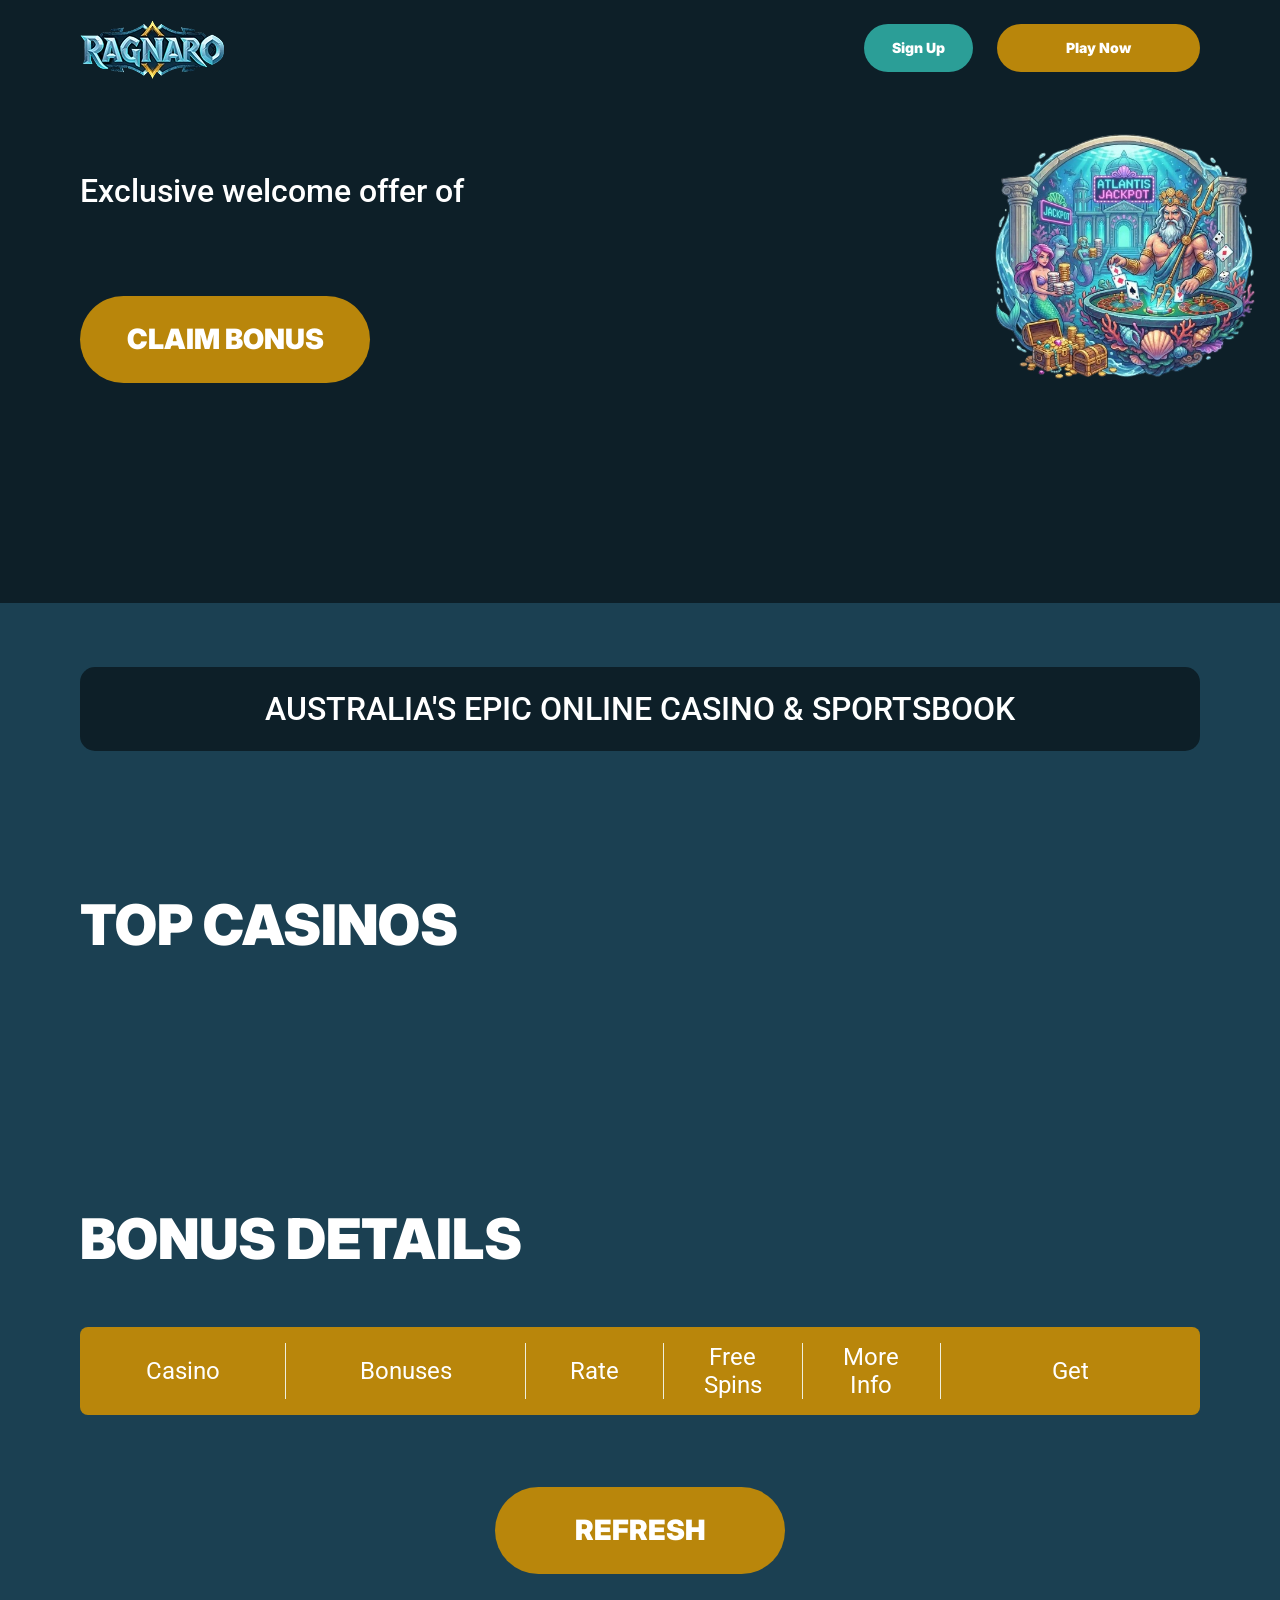
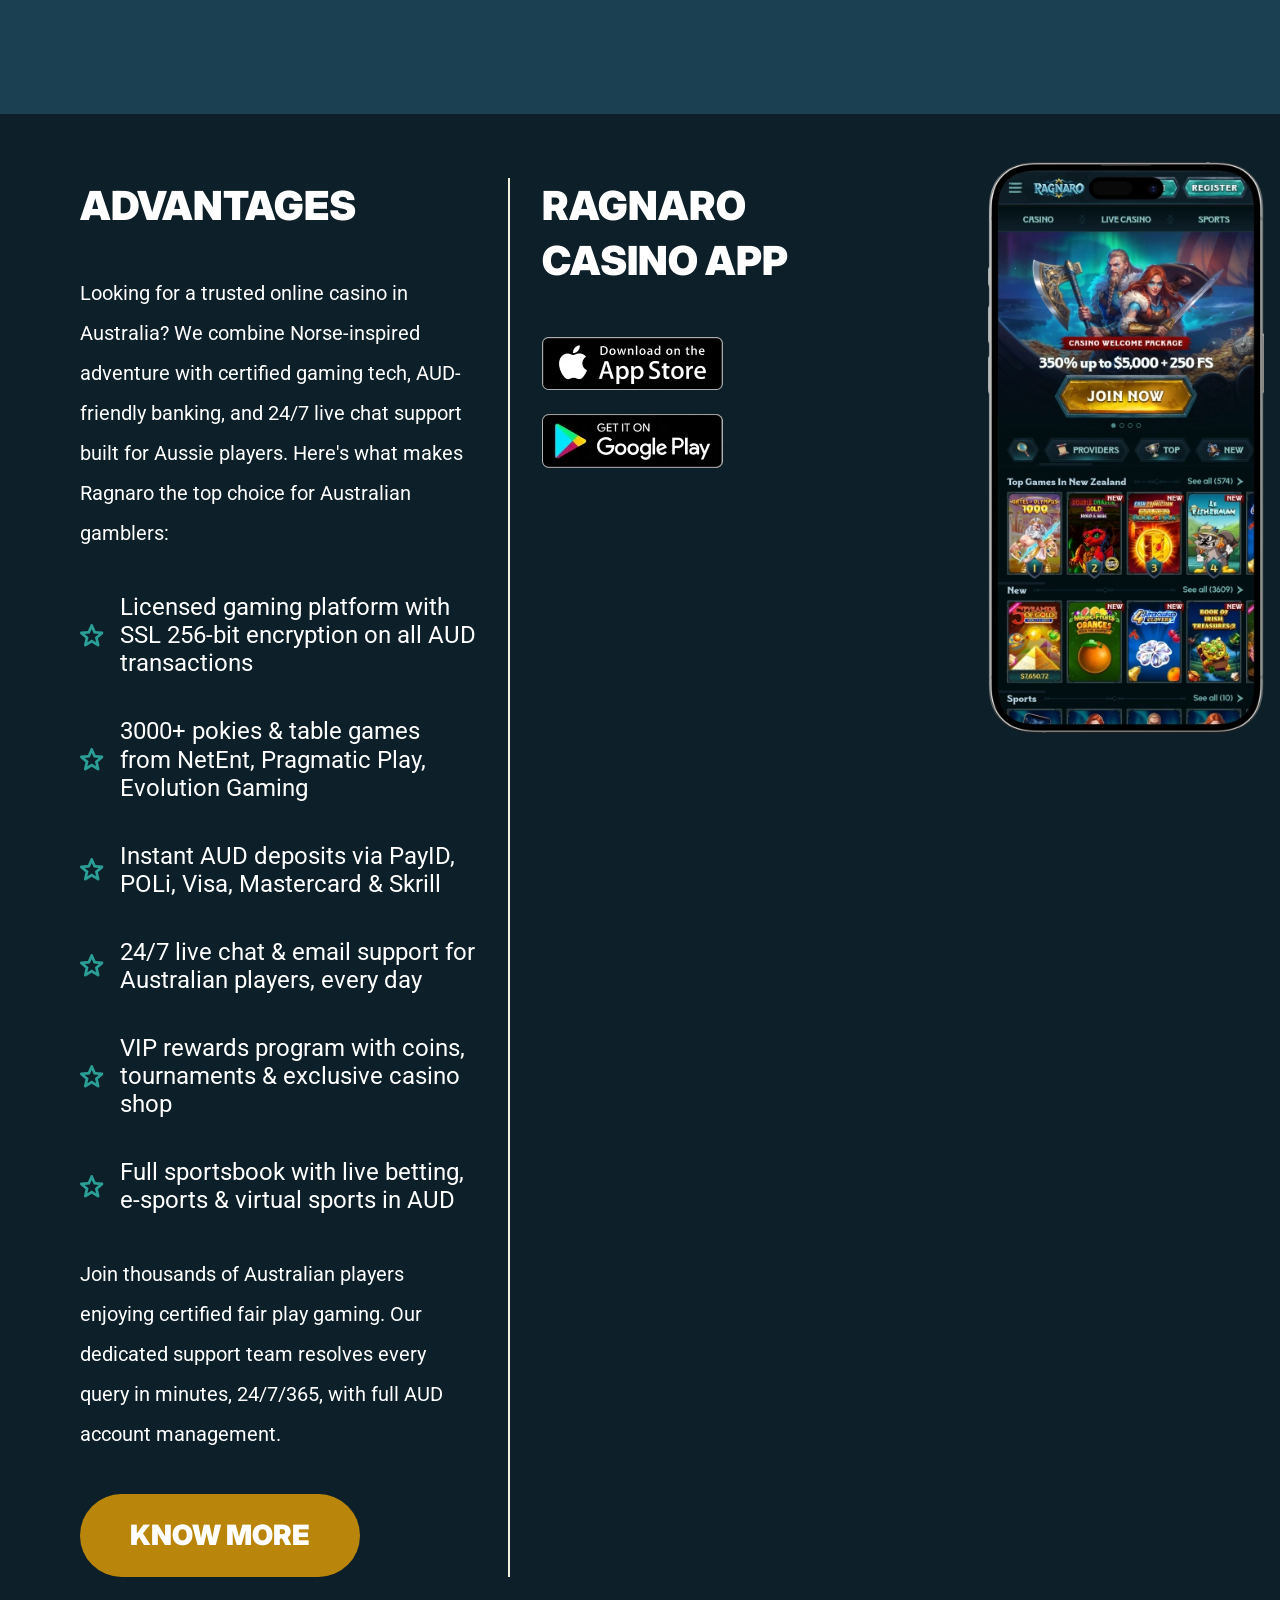
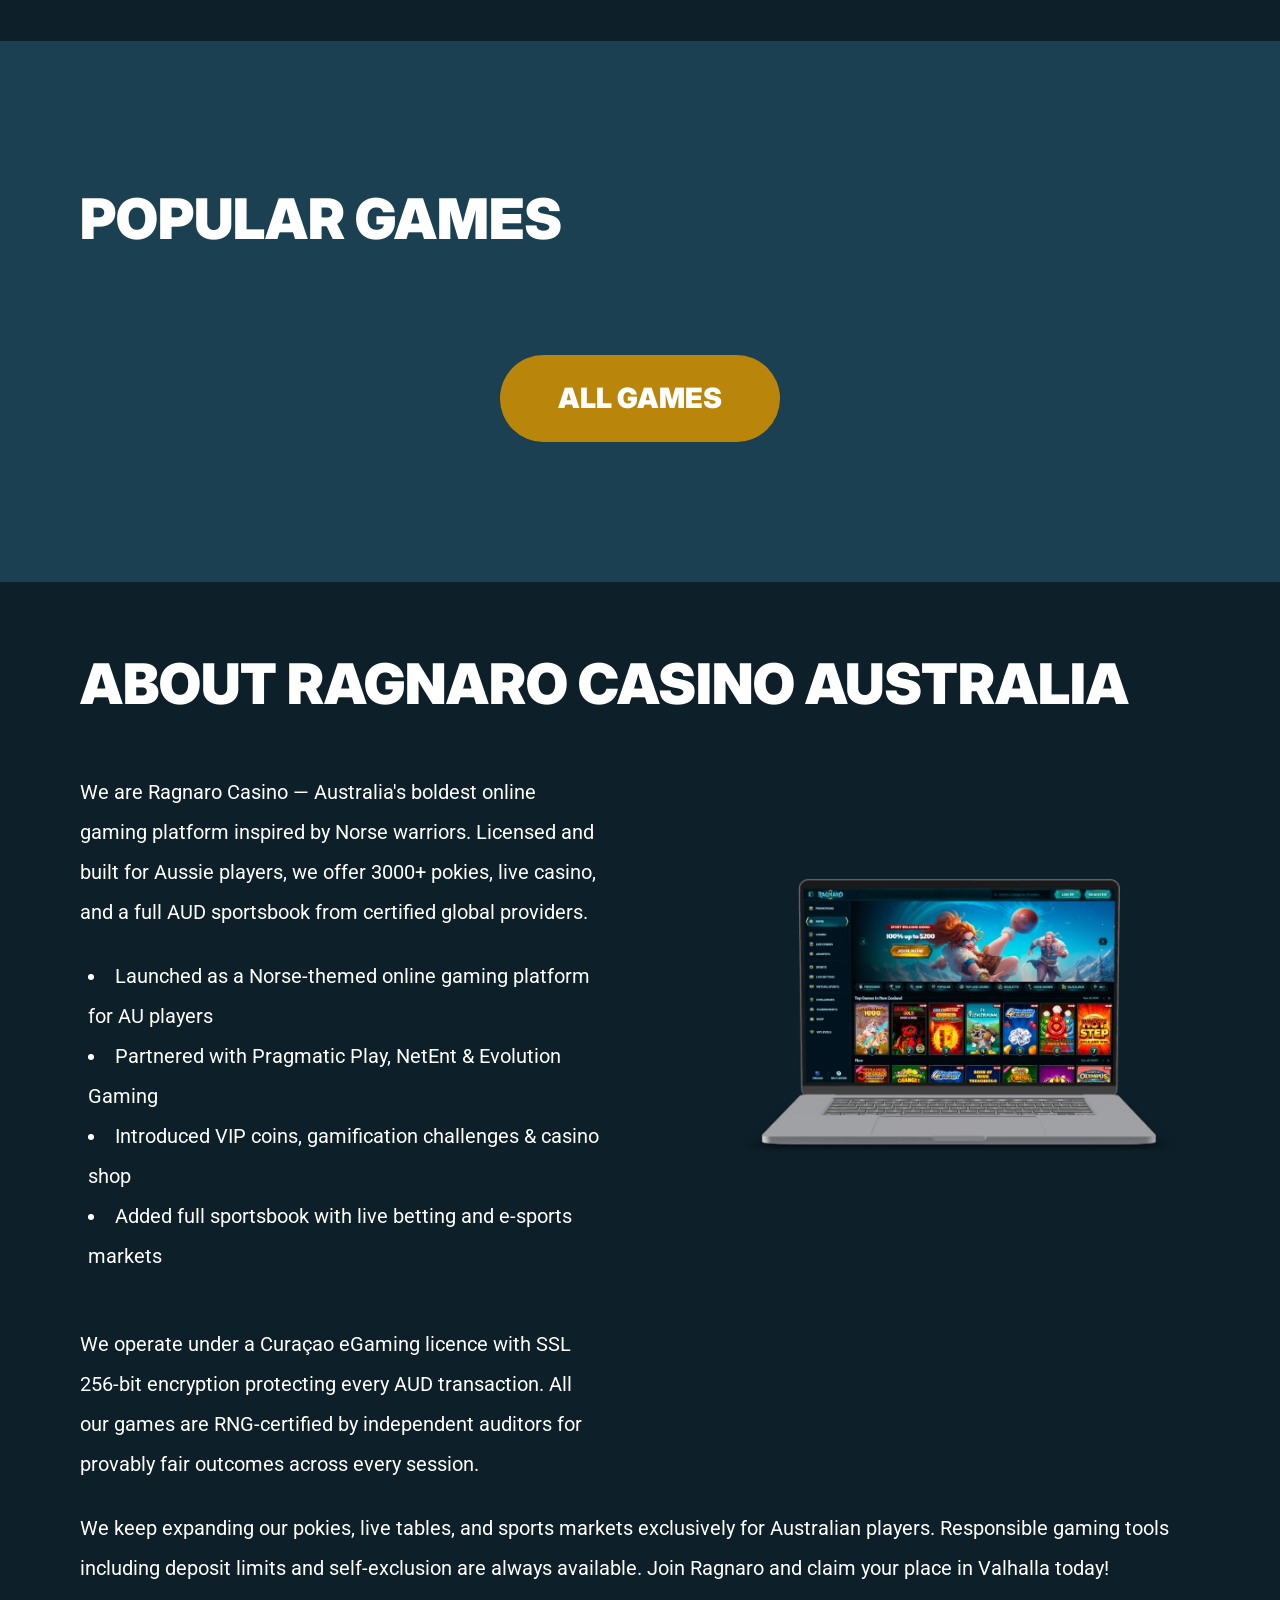
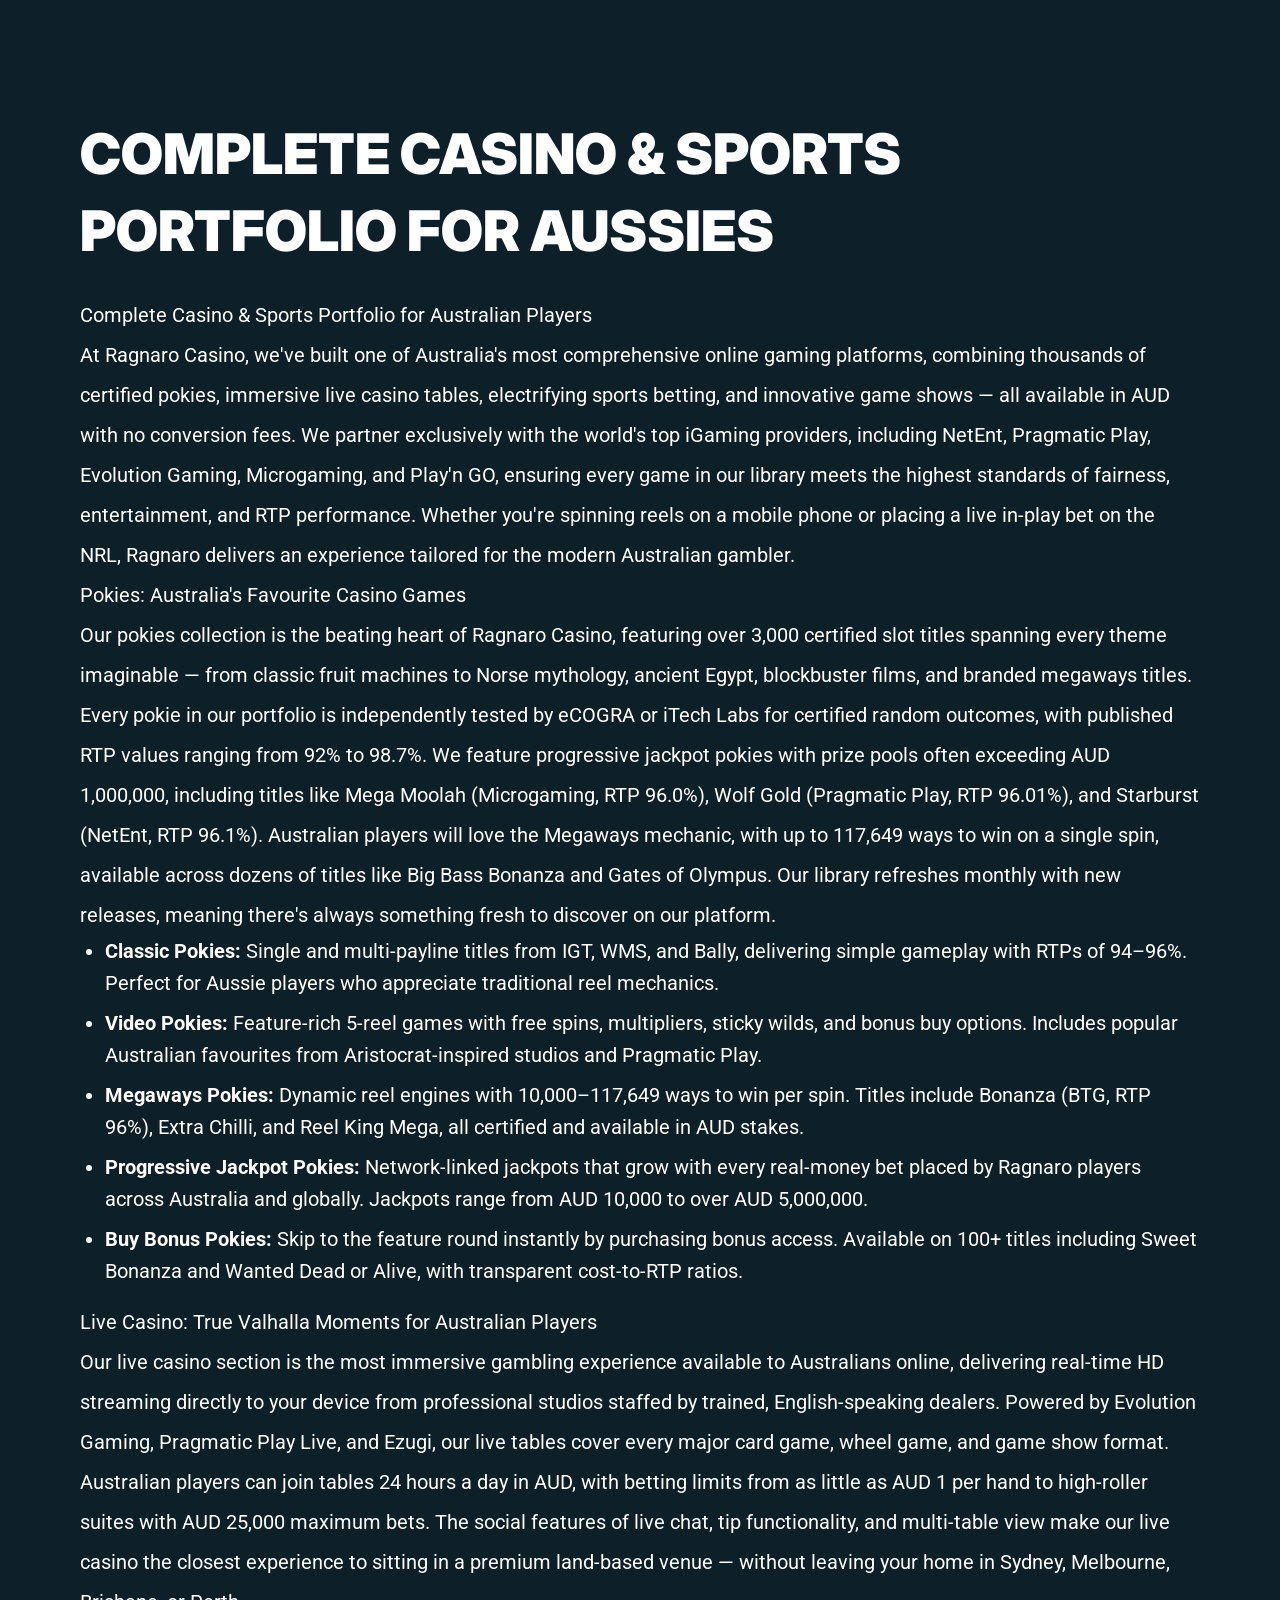
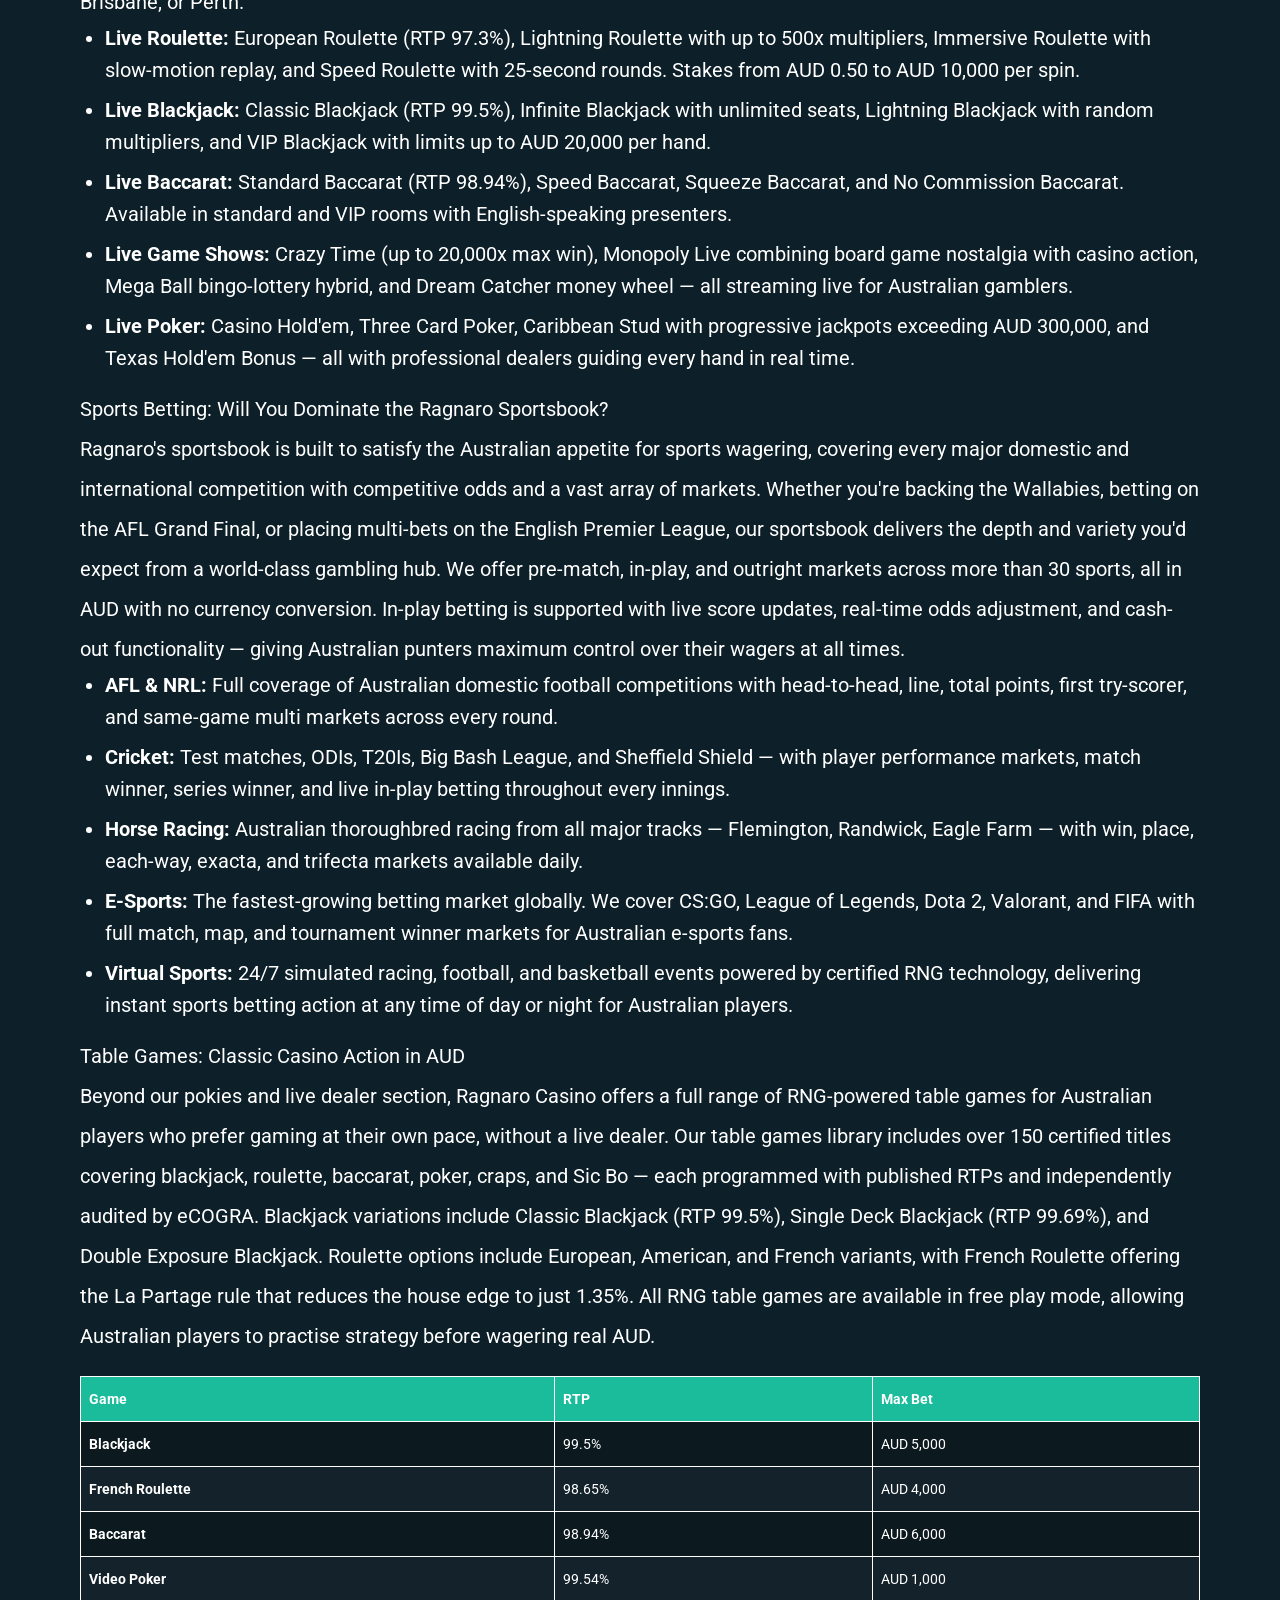
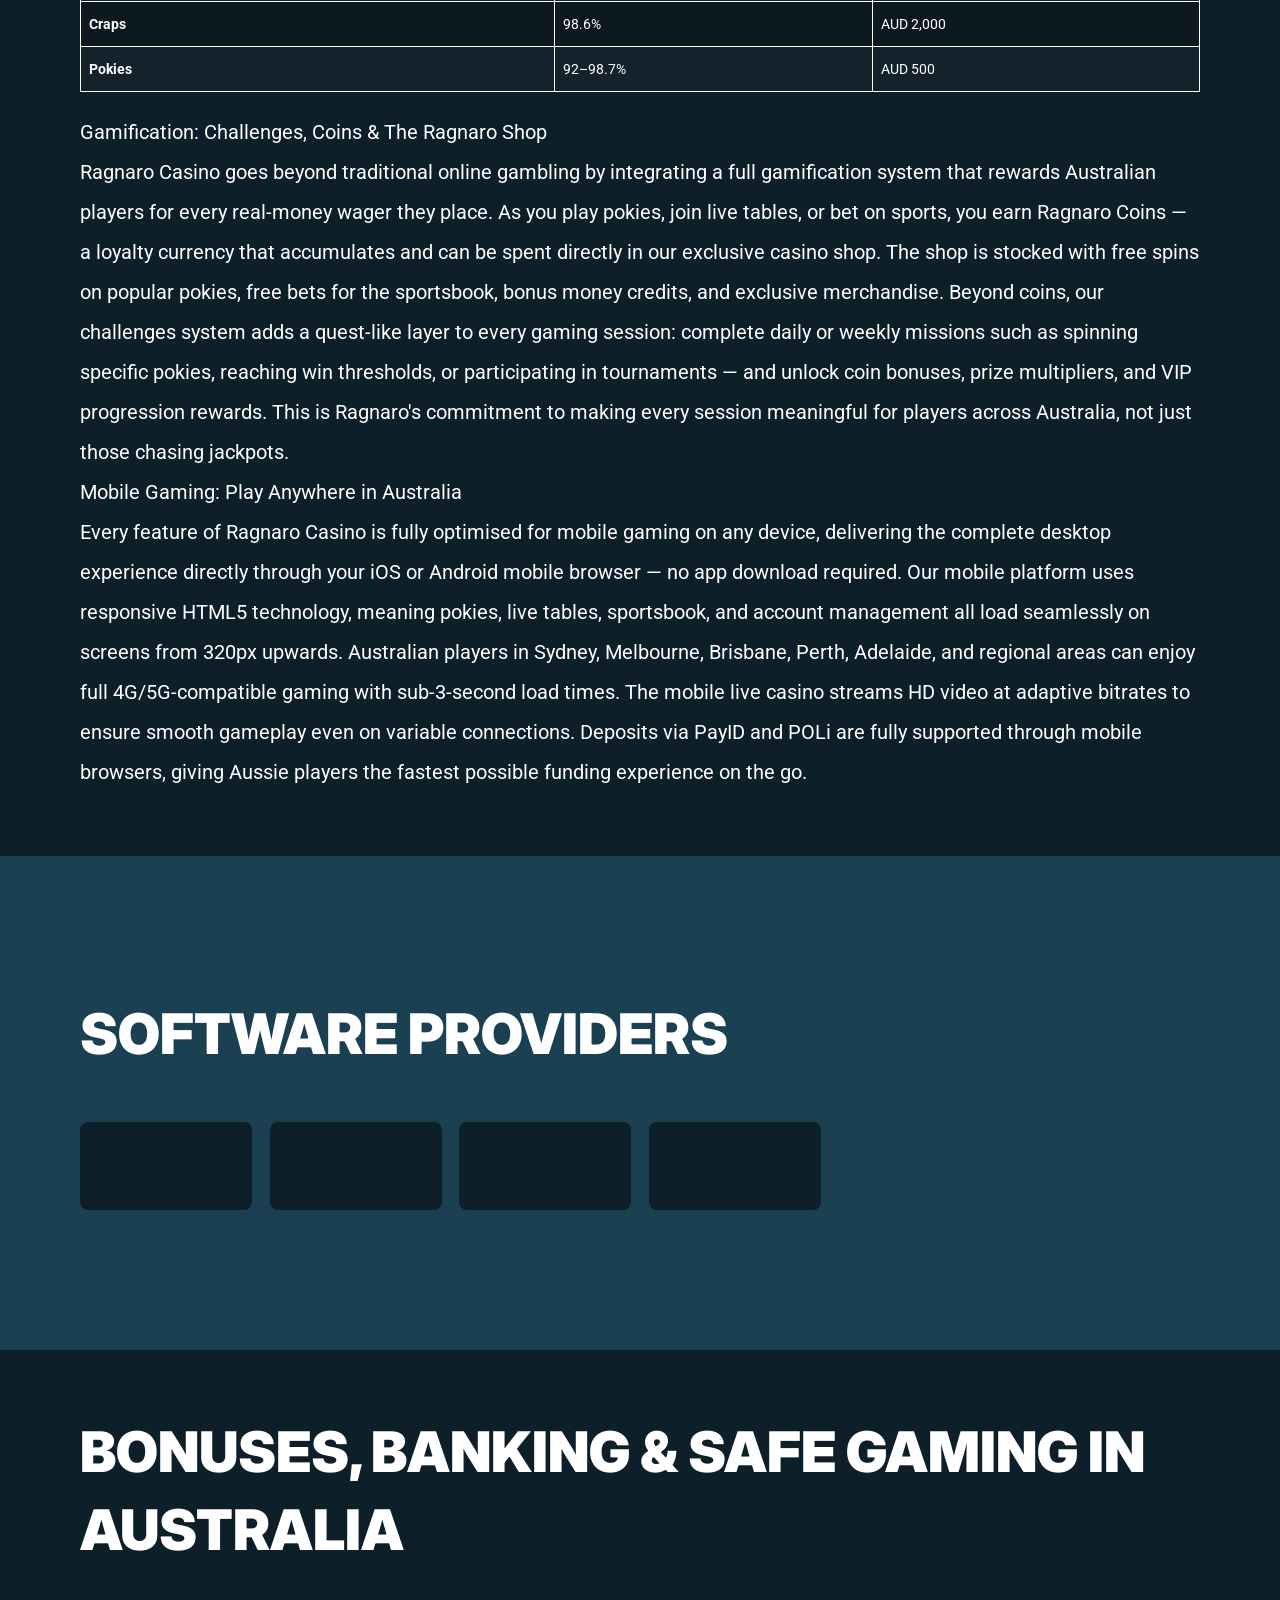
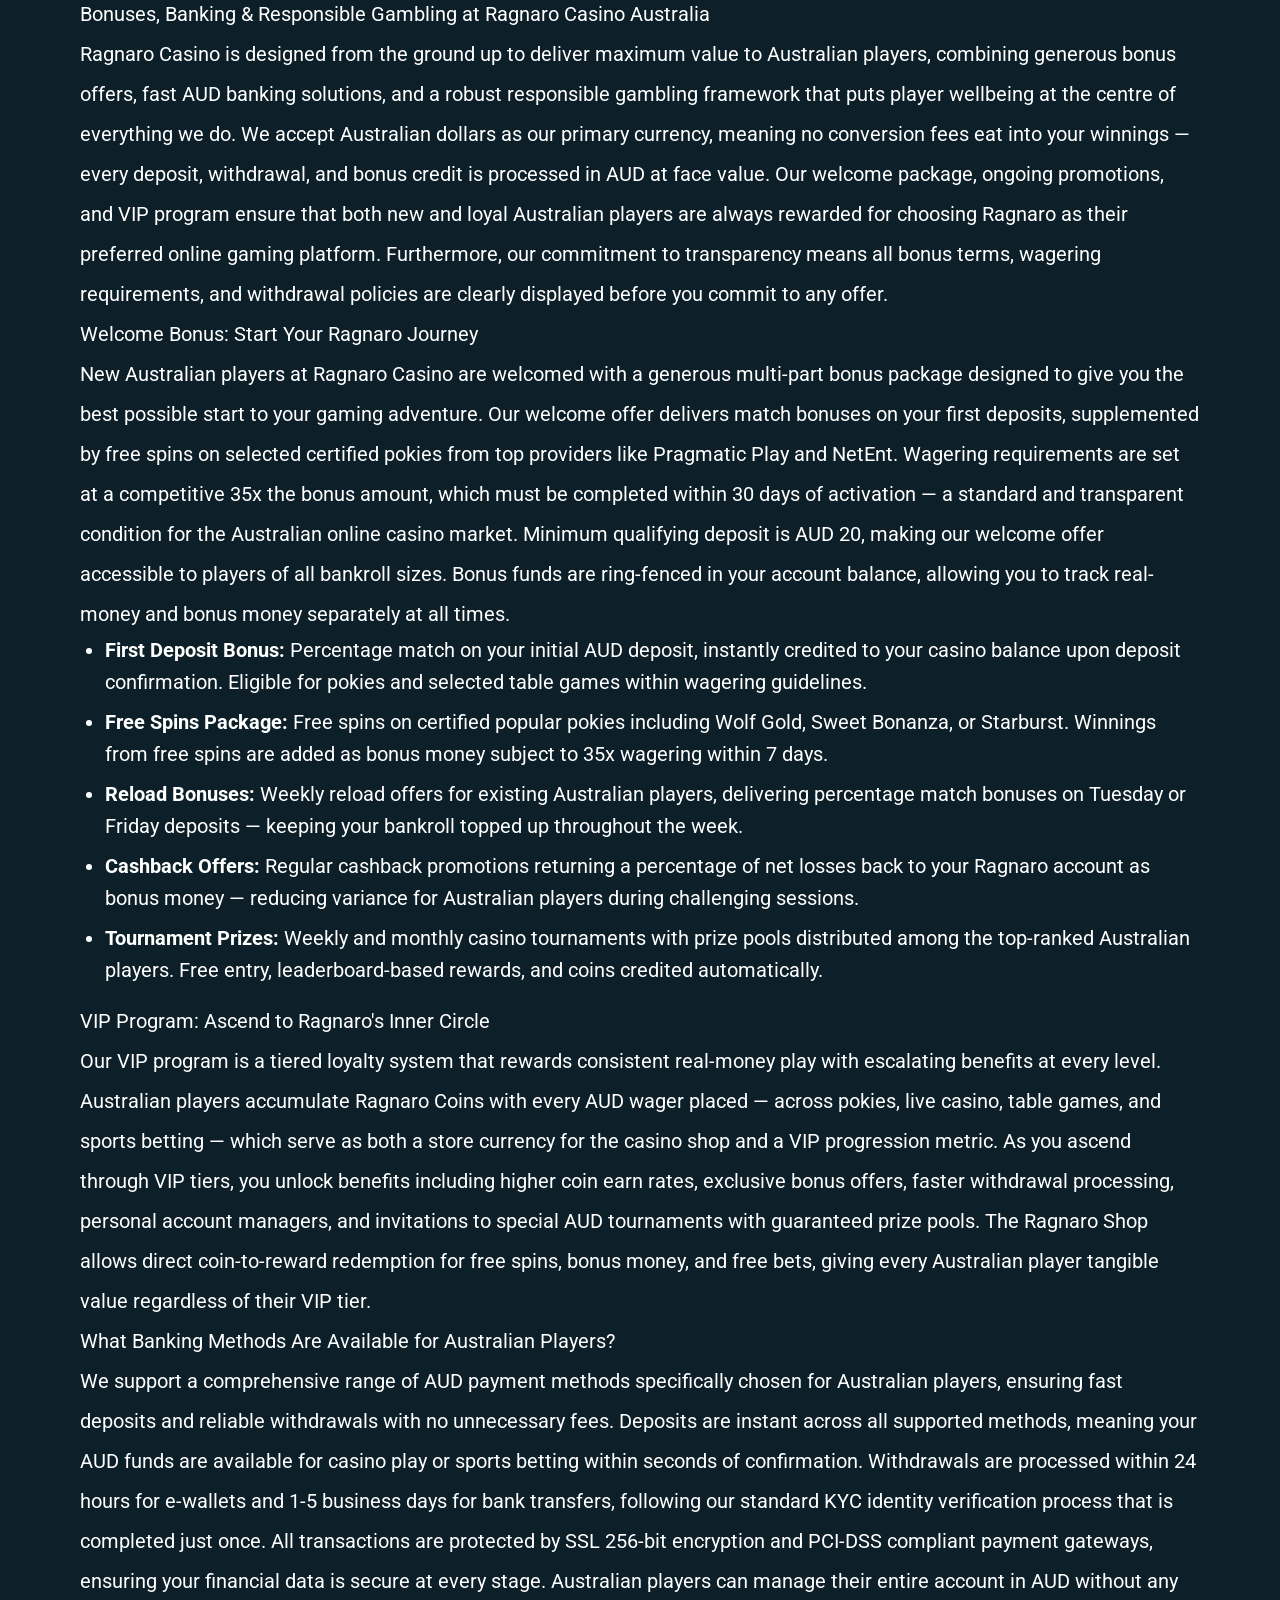
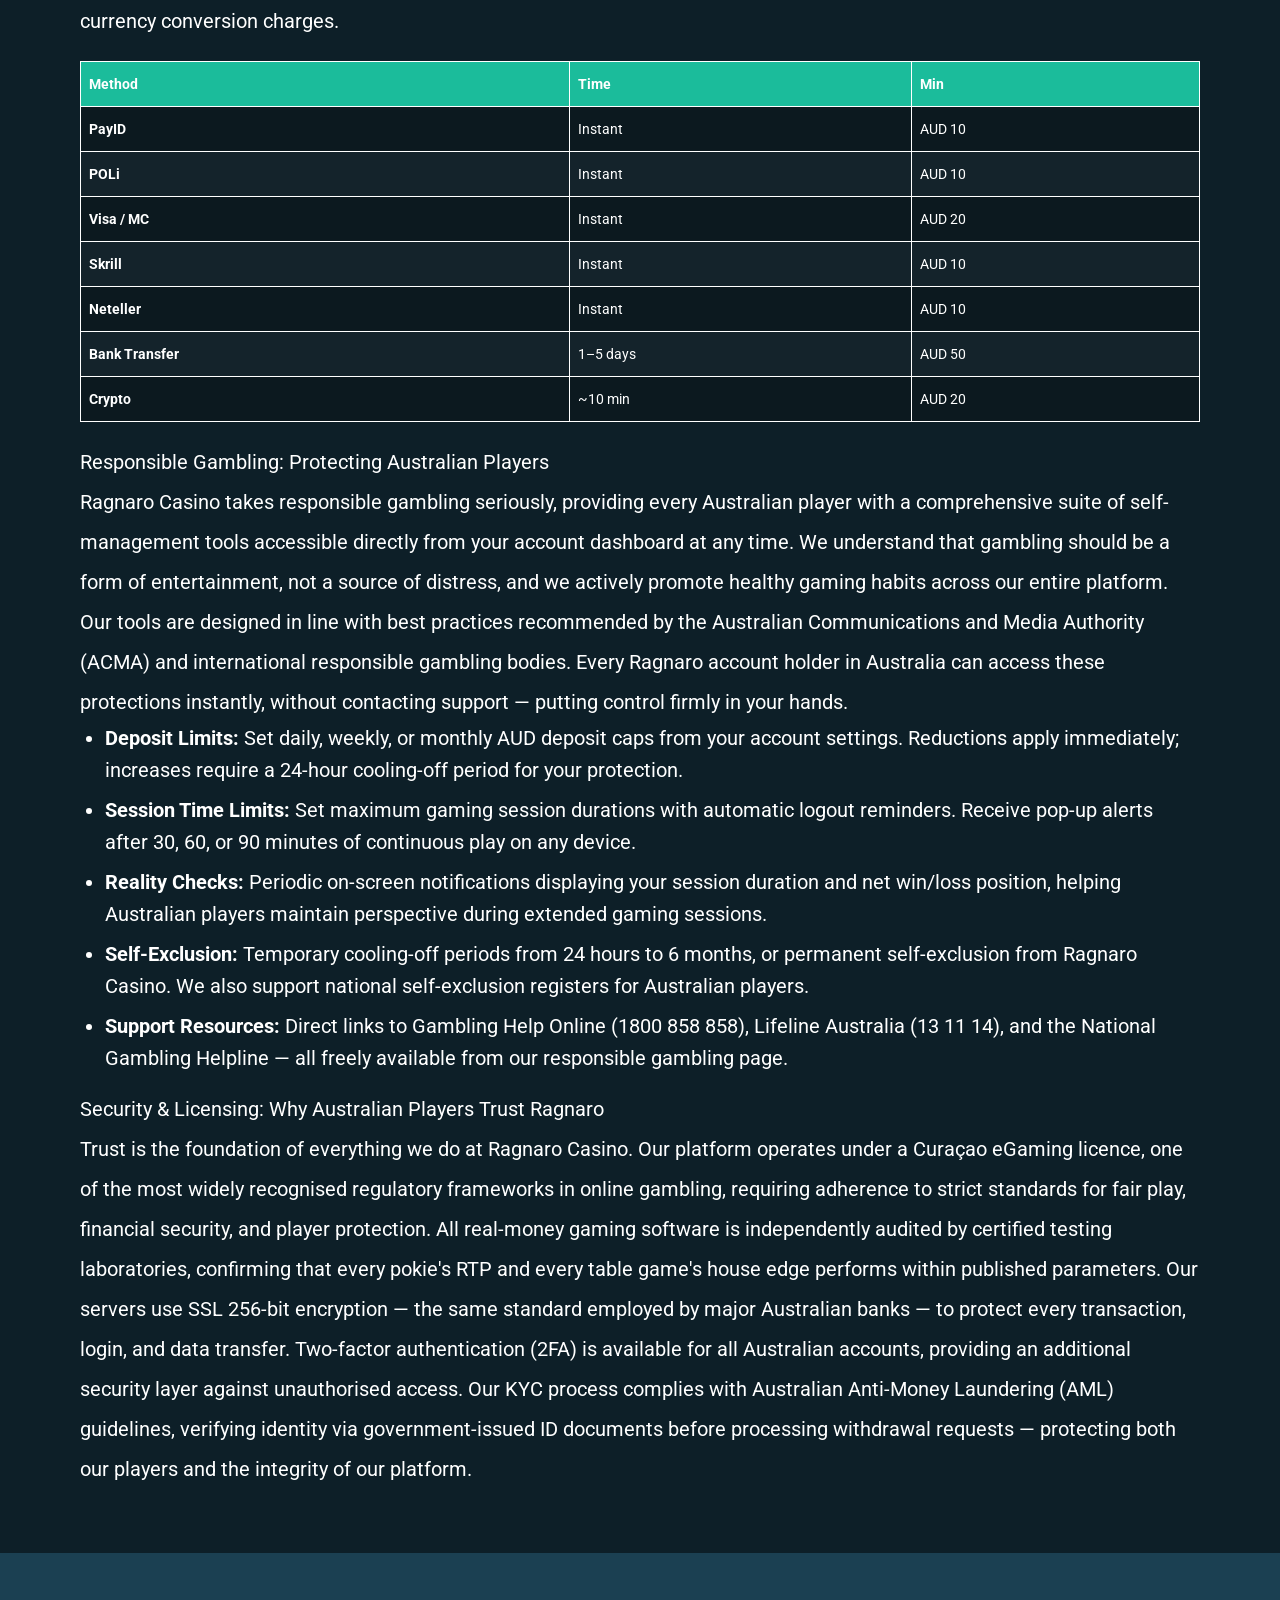
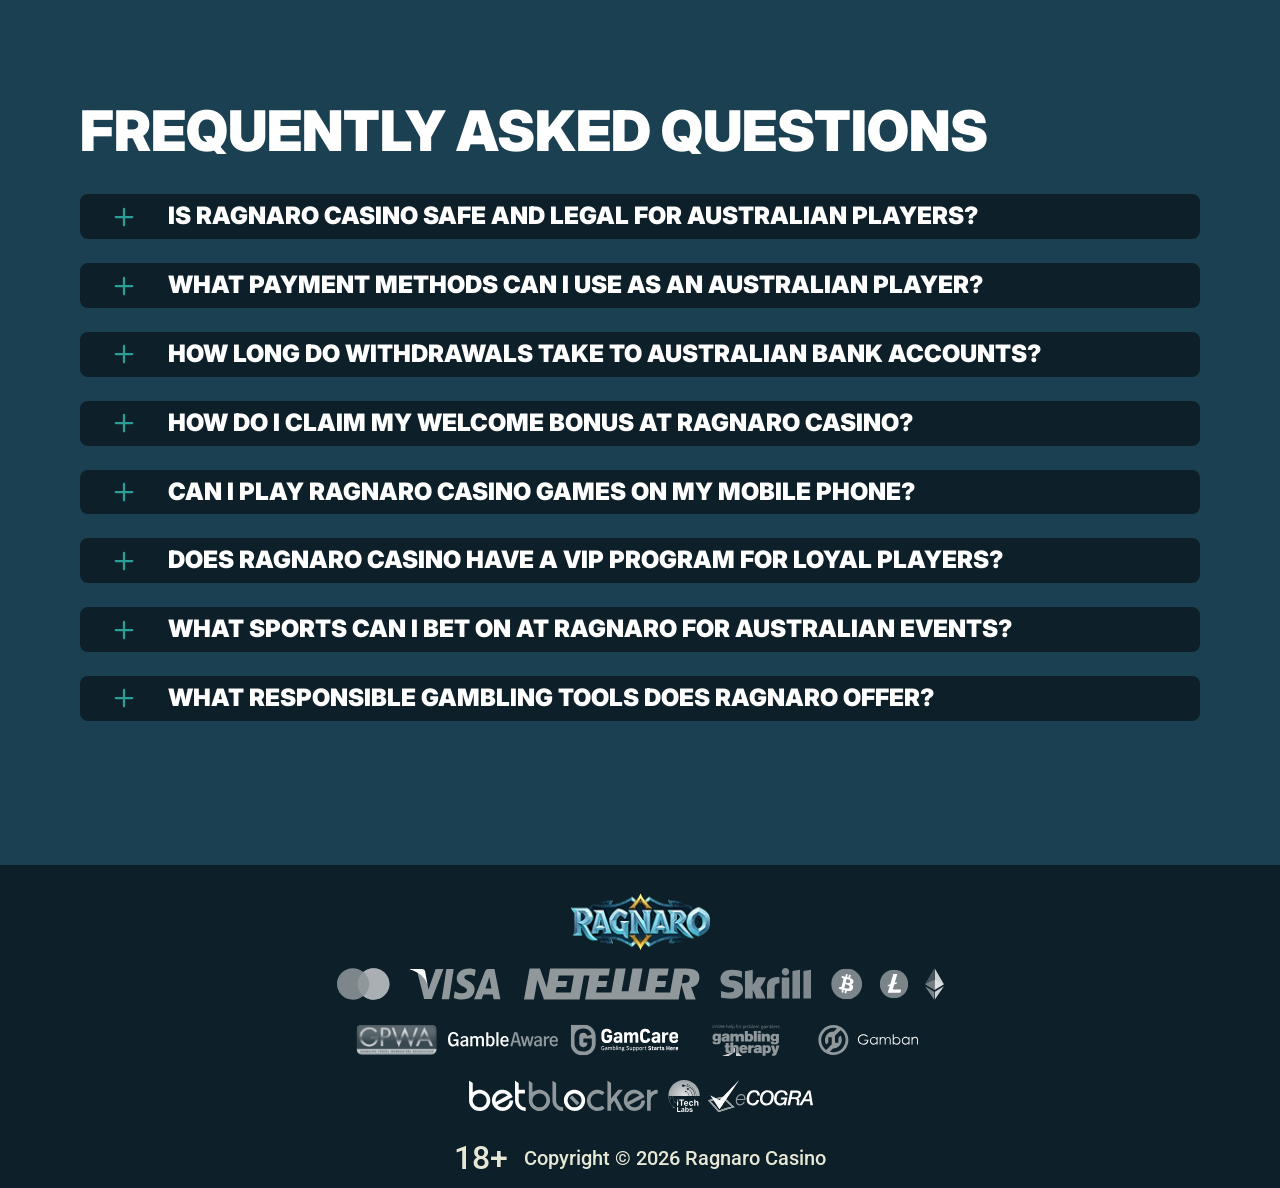
==== commit 0a6ef62d: "Site update" ====
--- a/index.html
+++ b/index.html
@@ -531,7 +531,14 @@
   <li style="margin-bottom: 8px; line-height: 1.6; display: list-item; list-style-type: disc;"><strong>Deposit Limits:</strong> Set daily, weekly, or monthly AUD deposit caps from your account settings. Reductions apply immediately; increases require a 24-hour cooling-off period for your protection.</li>
   <li style="margin-bottom: 8px; line-height: 1.6; display: list-item; list-style-type: disc;"><strong>Session Time Limits:</strong> Set maximum gaming session durations with automatic logout reminders. Receive pop-up alerts after 30, 60, or 90 minutes of continuous play on any device.</li>
   <li style="margin-bottom: 8px; line-height: 1.6; display: list-item; list-style-type: disc;"><strong>Reality Checks:</strong> Periodic on-screen notifications displaying your session duration and net win/loss position, helping Australian players maintain perspective during extended gaming sessions.</li>
-  <li style="margin-bottom: 8px; line-height: 1.6; display: list-item; list-style-type: disc;"><strong>Self-Exclusion:</strong> Temporary cooling-off periods from 24 hours to 6 months, or permanent self-exclusion from
+  <li style="margin-bottom: 8px; line-height: 1.6; display: list-item; list-style-type: disc;"><strong>Self-Exclusion:</strong> Temporary cooling-off periods from 24 hours to 6 months, or permanent self-exclusion from Ragnaro Casino. We also support national self-exclusion registers for Australian players.</li>
+  <li style="margin-bottom: 8px; line-height: 1.6; display: list-item; list-style-type: disc;"><strong>Support Resources:</strong> Direct links to Gambling Help Online (1800 858 858), Lifeline Australia (13 11 14), and the National Gambling Helpline — all freely available from our responsible gambling page.</li>
+</ul>
+
+<h3>Security &amp; Licensing: Why Australian Players Trust Ragnaro</h3>
+
+<p>Trust is the foundation of everything we do at Ragnaro Casino. Our platform operates under a Curaçao eGaming licence, one of the most widely recognised regulatory frameworks in online gambling, requiring adherence to strict standards for fair play, financial security, and player protection. All real-money gaming software is independently audited by certified testing laboratories, confirming that every pokie's RTP and every table game's house edge performs within published parameters. Our servers use SSL 256-bit encryption — the same standard employed by major Australian banks — to protect every transaction, login, and data transfer. Two-factor authentication (2FA) is available for all Australian accounts, providing an additional security layer against unauthorised access. Our KYC process complies with Australian Anti-Money Laundering (AML) guidelines, verifying identity via government-issued ID documents before processing withdrawal requests — protecting both our players and the integrity of our platform.</p>
+
 </div>
                     </div>
                 </div>
